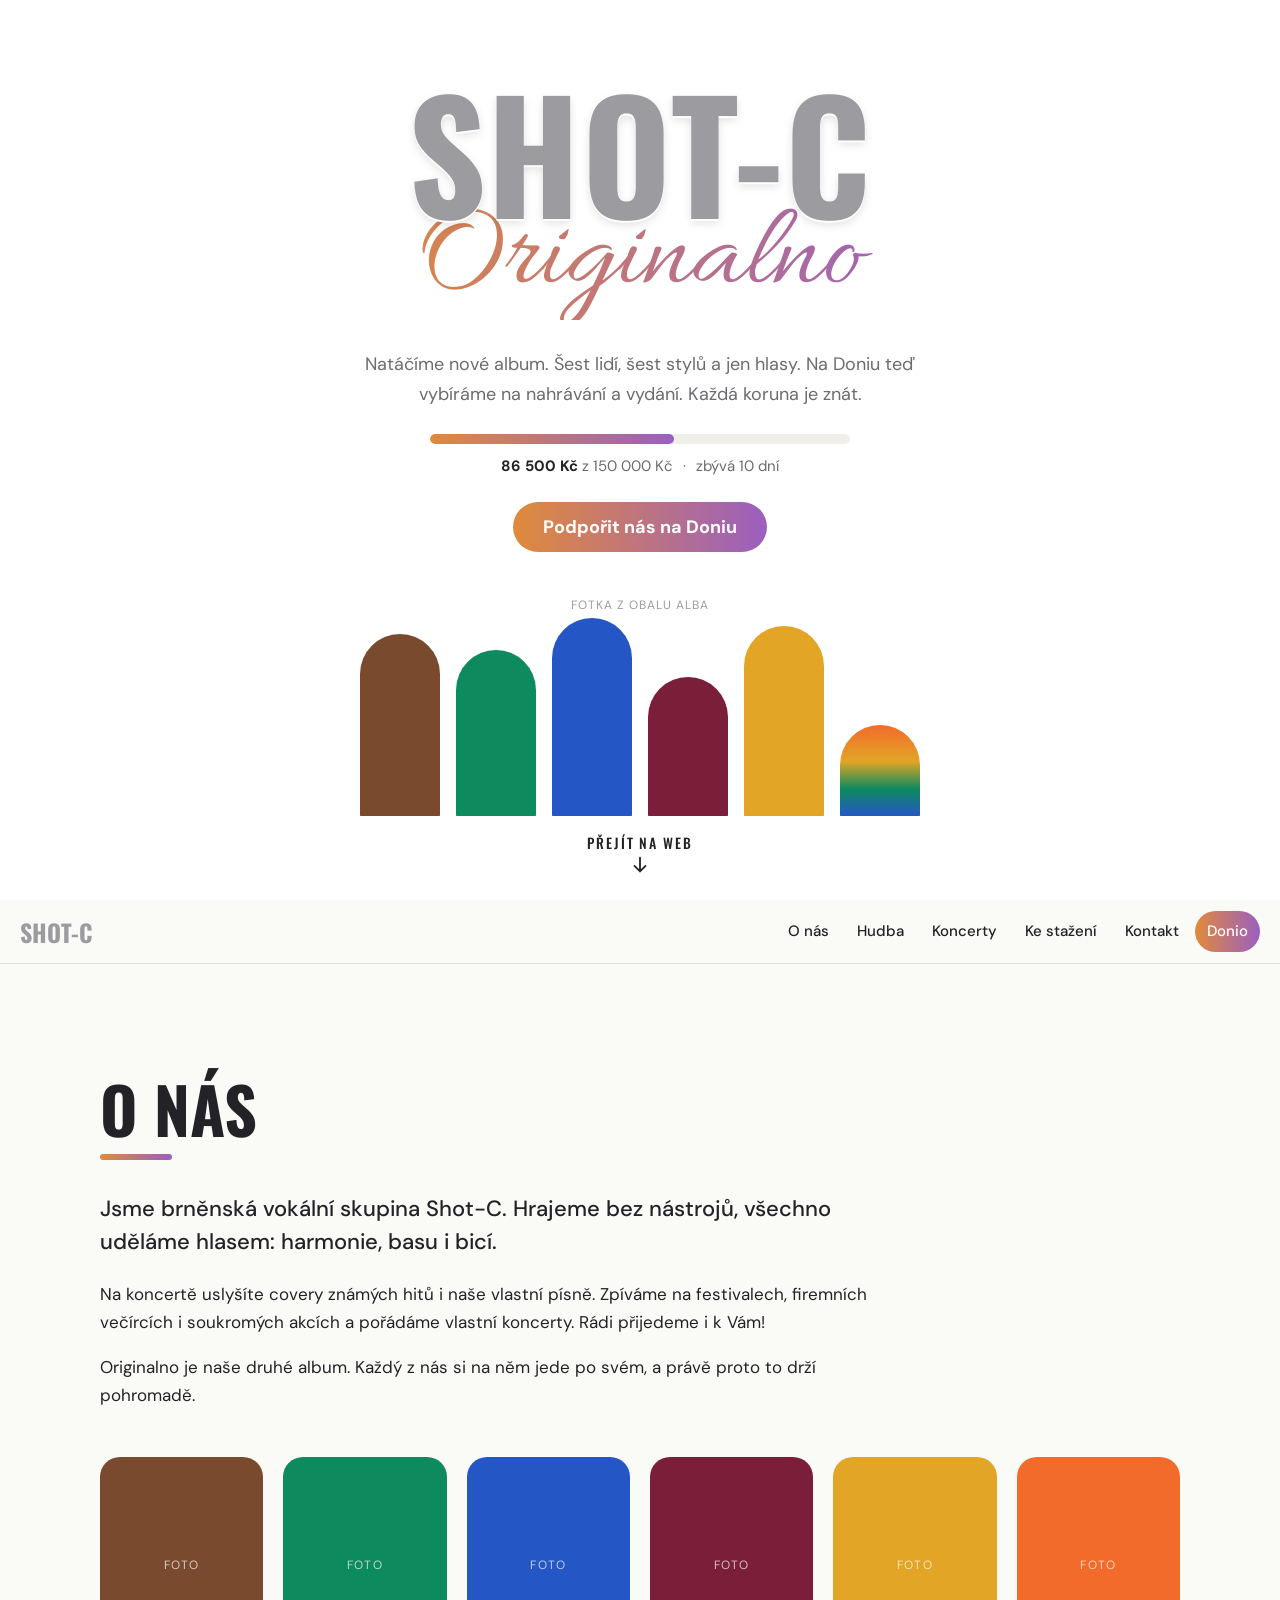
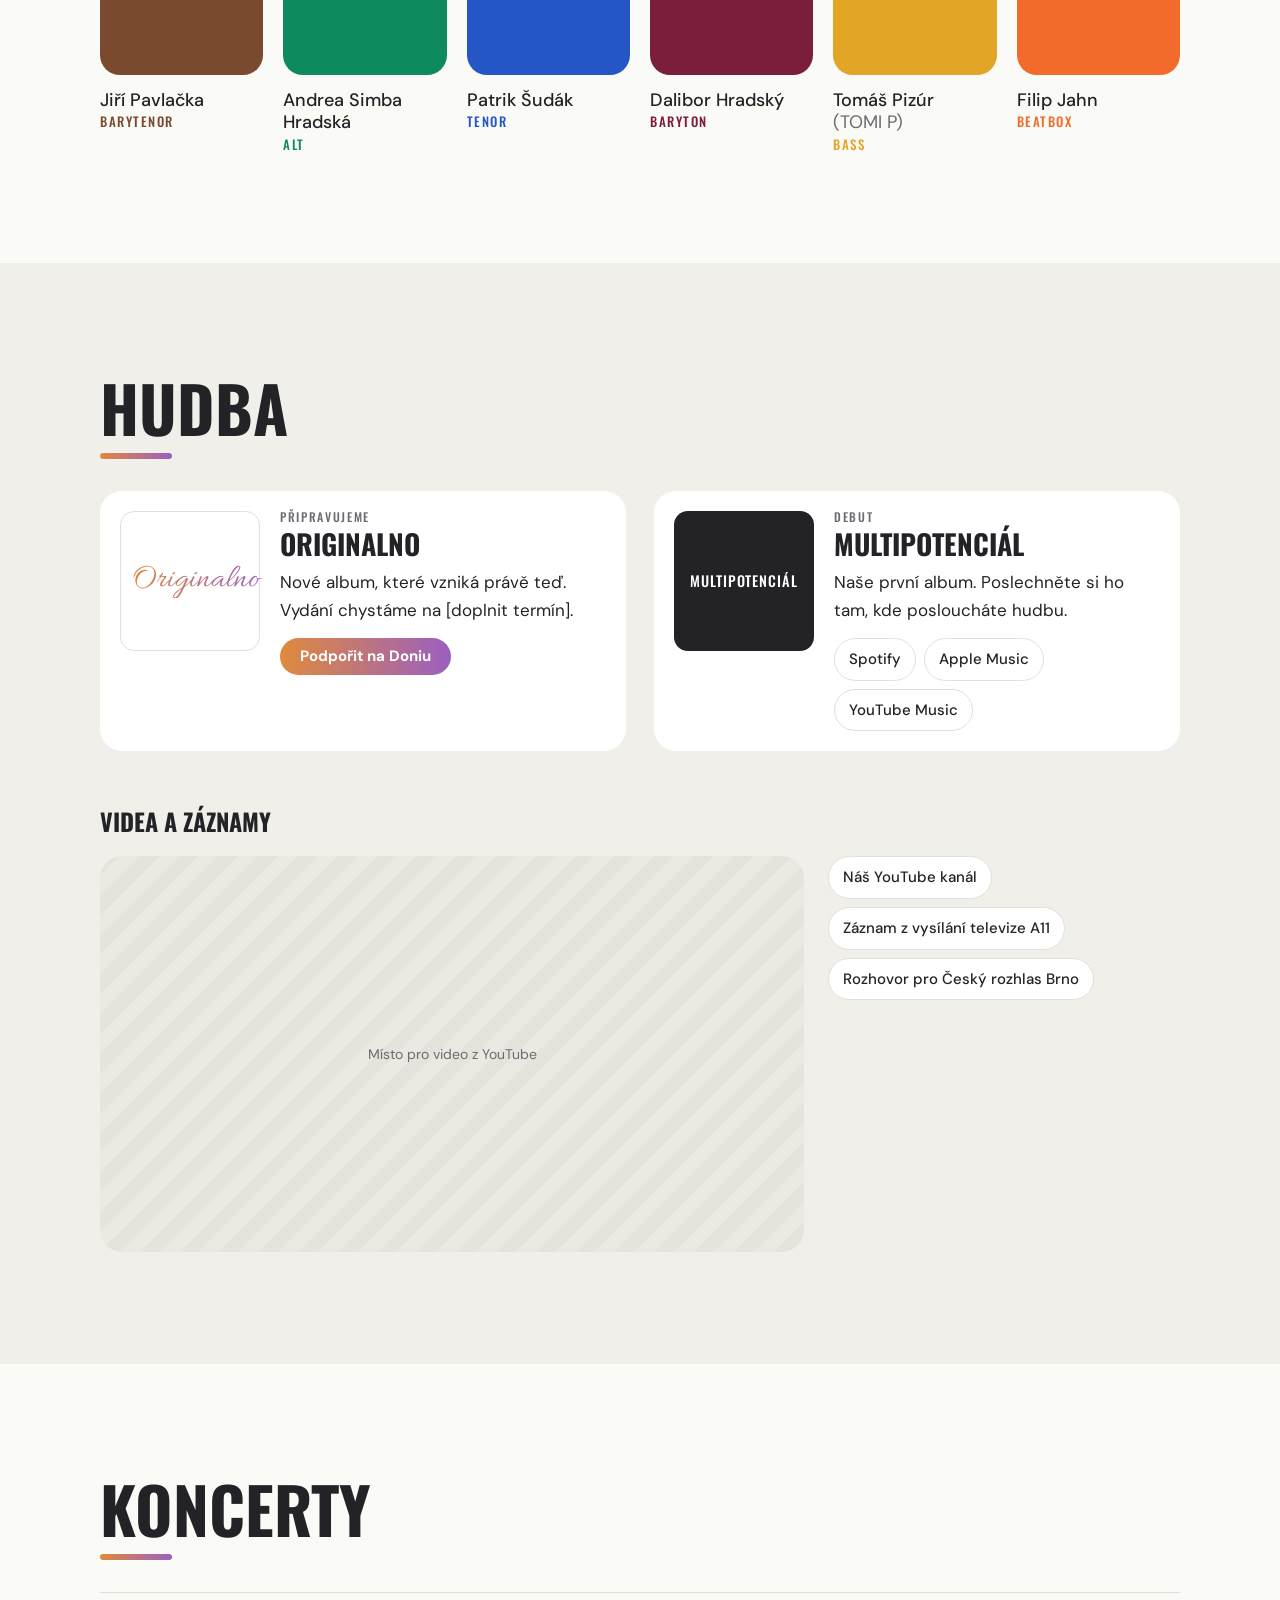
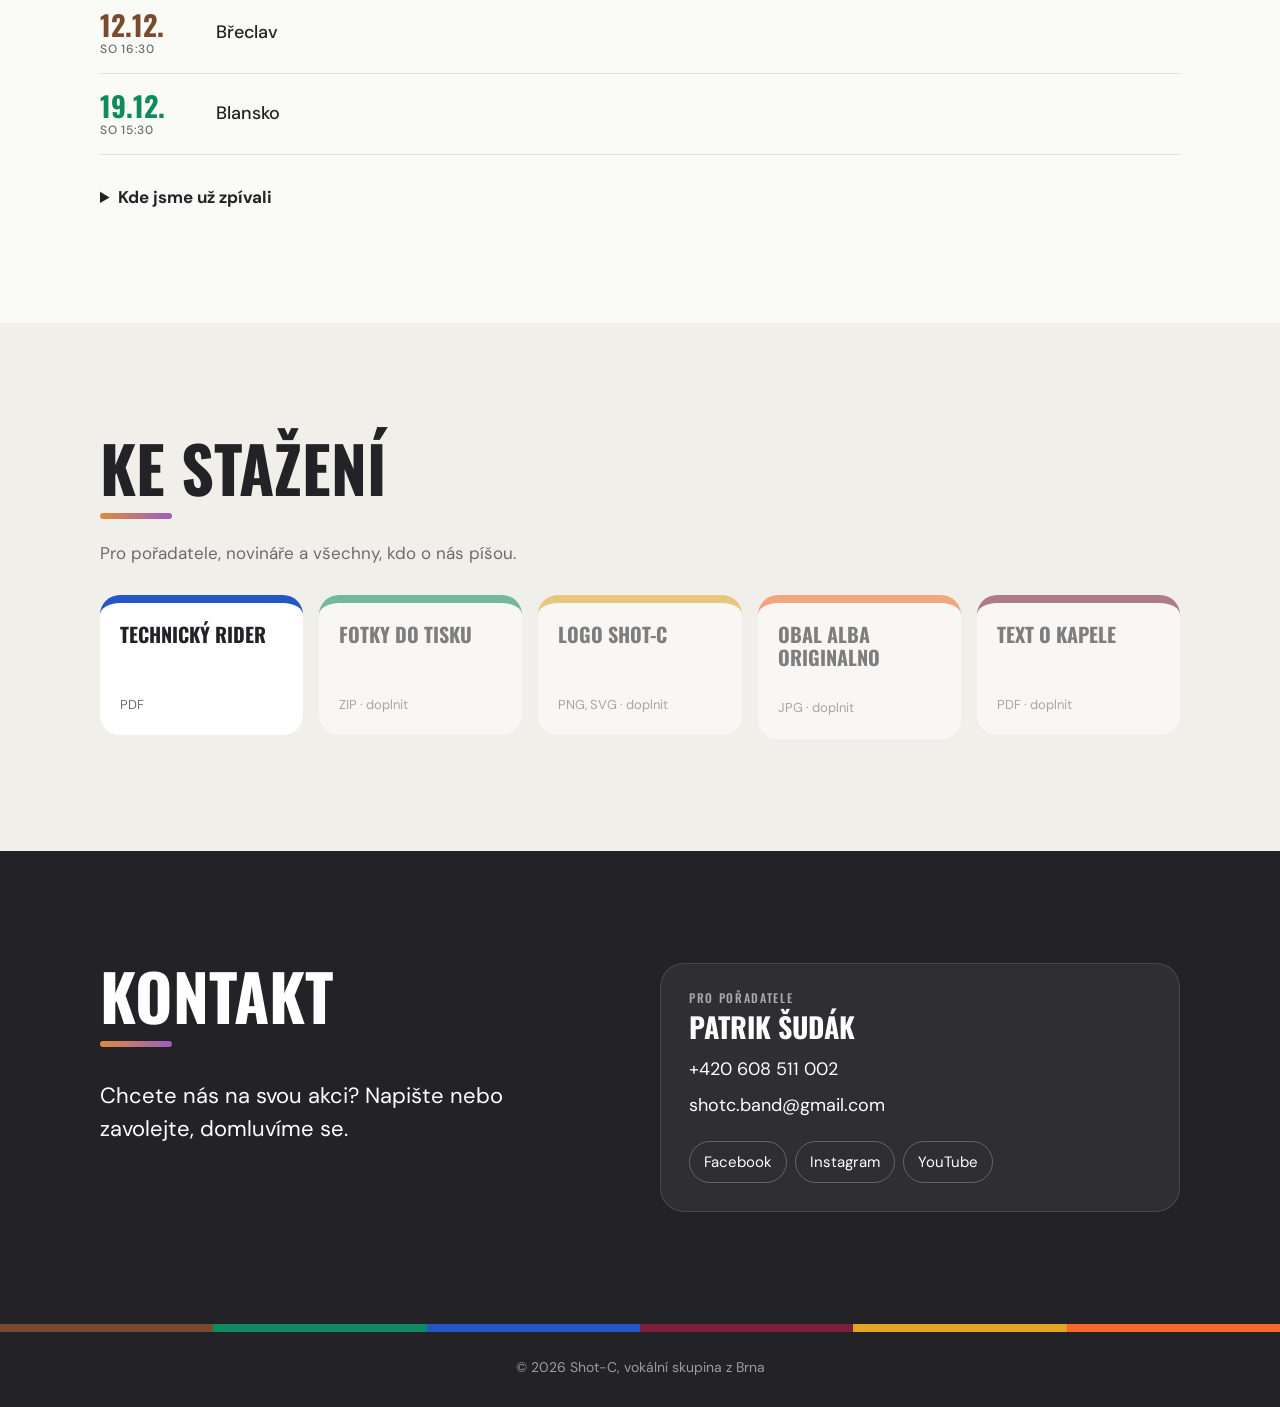
==== index.html @ 2ae87a72 "Nástřel nového one-page webu k albu Originalno Full-screen hero s kampaní na Doniu, tlačítko Přejít " ====
<!doctype html>
<html lang="cs">
<head>
  <meta charset="utf-8">
  <meta name="viewport" content="width=device-width, initial-scale=1">
  <title>Shot-C | Originalno</title>
  <meta name="description" content="Brněnská vokální skupina Shot-C. Natáčíme nové album Originalno a vybíráme na něj na Doniu.">
  <meta name="theme-color" content="#ffffff">
  <link rel="preconnect" href="https://fonts.googleapis.com">
  <link rel="preconnect" href="https://fonts.gstatic.com" crossorigin>
  <link href="https://fonts.googleapis.com/css2?family=Allura&family=DM+Sans:opsz,wght@9..40,400;9..40,500;9..40,700&family=Oswald:wght@500;700&display=swap" rel="stylesheet">
  <link rel="stylesheet" href="assets/css/style.css">
</head>
<body>
  <a class="skip" href="#web">Přeskočit na obsah</a>

  <!-- ===== HERO: kampaň na Doniu ===== -->
  <header class="hero" id="top">
    <div class="hero__text">
      <p class="hero__band">Shot-C</p>
      <h1 class="hero__album"><span class="visually-hidden">Nové album </span>Originalno</h1>
      <p class="hero__lead">Natáčíme nové album. Šest lidí, šest stylů a&nbsp;jen hlasy. Na&nbsp;Doniu teď vybíráme na&nbsp;nahrávání a&nbsp;vydání. Každá koruna je znát.</p>

      <div class="campaign" data-campaign>
        <div class="campaign__bar" role="progressbar" aria-label="Vybráno na Doniu" aria-valuemin="0" aria-valuemax="100" aria-valuenow="0">
          <span class="campaign__fill"></span>
        </div>
        <p class="campaign__numbers">
          <strong data-raised>0&nbsp;Kč</strong> z&nbsp;<span data-goal>0&nbsp;Kč</span>
          <span class="campaign__sep">·</span>
          <span data-days>zbývá ? dní</span>
        </p>
      </div>

      <a class="btn btn--donio" href="#" data-donio-link>Podpořit nás na Doniu</a>
    </div>

    <!-- Placeholder pro fotku na obalu: 6 členů, 6 barev -->
    <div class="hero__crew" aria-hidden="true">
      <span class="crew crew--1"></span>
      <span class="crew crew--2"></span>
      <span class="crew crew--3"></span>
      <span class="crew crew--4"></span>
      <span class="crew crew--5"></span>
      <span class="crew crew--6"></span>
      <span class="hero__ph">fotka z obalu alba</span>
    </div>

    <a class="hero__next" href="#web">
      Přejít na web
      <svg viewBox="0 0 24 24" width="22" height="22" aria-hidden="true"><path d="M12 4v15m0 0-6-6m6 6 6-6" fill="none" stroke="currentColor" stroke-width="2" stroke-linecap="round" stroke-linejoin="round"/></svg>
    </a>
  </header>

  <!-- ===== KLASICKÝ WEB ===== -->
  <nav class="nav" id="web" aria-label="Hlavní menu">
    <a class="nav__logo" href="#top">Shot-C</a>
    <button class="nav__toggle" type="button" aria-expanded="false" aria-controls="menu">Menu</button>
    <ul class="nav__menu" id="menu">
      <li><a href="#o-nas">O&nbsp;nás</a></li>
      <li><a href="#hudba">Hudba</a></li>
      <li><a href="#koncerty">Koncerty</a></li>
      <li><a href="#ke-stazeni">Ke stažení</a></li>
      <li><a href="#kontakt">Kontakt</a></li>
      <li><a class="nav__donio" href="#" data-donio-link>Donio</a></li>
    </ul>
  </nav>

  <main>
    <!-- O nás -->
    <section class="section" id="o-nas">
      <div class="wrap">
        <h2 class="section__title">O&nbsp;nás</h2>
        <div class="about">
          <p class="about__lead">Jsme brněnská vokální skupina Shot-C. Hrajeme bez nástrojů, všechno uděláme hlasem: harmonie, basu i&nbsp;bicí.</p>
          <p>Na koncertě uslyšíte covery známých hitů i&nbsp;naše vlastní písně. Zpíváme na festivalech, firemních večírcích i&nbsp;soukromých akcích a&nbsp;pořádáme vlastní koncerty. Rádi přijedeme i&nbsp;k&nbsp;Vám!</p>
          <p>Originalno je naše druhé album. Každý z&nbsp;nás si na něm jede po svém, a&nbsp;právě proto to drží pohromadě.</p>
        </div>

        <ul class="members">
          <li class="member member--1"><div class="member__photo">foto</div><h3>Jiří Pavlačka</h3><p>barytenor</p></li>
          <li class="member member--2"><div class="member__photo">foto</div><h3>Andrea Simba Hradská</h3><p>alt</p></li>
          <li class="member member--3"><div class="member__photo">foto</div><h3>Patrik Šudák</h3><p>tenor</p></li>
          <li class="member member--4"><div class="member__photo">foto</div><h3>Dalibor Hradský</h3><p>baryton</p></li>
          <li class="member member--5"><div class="member__photo">foto</div><h3>Tomáš Pizúr <span>(TOMI&nbsp;P)</span></h3><p>bass</p></li>
          <li class="member member--6"><div class="member__photo">foto</div><h3>Filip Jahn</h3><p>beatbox</p></li>
        </ul>
      </div>
    </section>

    <!-- Hudba -->
    <section class="section section--tint" id="hudba">
      <div class="wrap">
        <h2 class="section__title">Hudba</h2>
        <div class="albums">
          <article class="album album--new">
            <div class="album__cover album__cover--originalno"><span>Originalno</span></div>
            <div>
              <p class="album__tag">Připravujeme</p>
              <h3>Originalno</h3>
              <p>Nové album, které vzniká právě teď. Vydání chystáme na&nbsp;[doplnit termín].</p>
              <a class="btn btn--small" href="#" data-donio-link>Podpořit na Doniu</a>
            </div>
          </article>
          <article class="album">
            <div class="album__cover album__cover--debut"><span>Multipotenciál</span></div>
            <div>
              <p class="album__tag">Debut</p>
              <h3>Multipotenciál</h3>
              <p>Naše první album. Poslechněte si ho tam, kde posloucháte hudbu.</p>
              <ul class="links">
                <li><a href="https://open.spotify.com/album/1ZzoX03czOYonL08fPU2iG" target="_blank" rel="noopener">Spotify</a></li>
                <li><a href="https://music.apple.com/cz/album/multipotenci%C3%A1l/1556291117" target="_blank" rel="noopener">Apple Music</a></li>
                <li><a href="https://music.youtube.com/playlist?list=OLAK5uy_mW4rZAc2PUHHcQGYXWyt-B1xyLEvFyDtU" target="_blank" rel="noopener">YouTube Music</a></li>
              </ul>
            </div>
          </article>
        </div>

        <h3 class="sub">Videa a&nbsp;záznamy</h3>
        <div class="videos">
          <div class="video-ph">Místo pro video z&nbsp;YouTube</div>
          <ul class="links links--stack">
            <li><a href="https://youtube.com/c/ShotCVocalBand" target="_blank" rel="noopener">Náš YouTube kanál</a></li>
            <li><a href="https://tv.a11.cz/video/21622-miroslav-dvorak-pavel-bursik-kapela-shot-c/" target="_blank" rel="noopener">Záznam z&nbsp;vysílání televize A11</a></li>
            <li><a href="https://brno.rozhlas.cz/jejich-hudba-je-tvorena-lidskymi-hlasy-brnenska-skupina-shot-c-o-vokalni-9437942" target="_blank" rel="noopener">Rozhovor pro Český rozhlas Brno</a></li>
          </ul>
        </div>
      </div>
    </section>

    <!-- Koncerty -->
    <section class="section" id="koncerty">
      <div class="wrap">
        <h2 class="section__title">Koncerty</h2>
        <ol class="gigs" data-gigs aria-live="polite">
          <li class="gigs__empty">Načítám koncerty…</li>
        </ol>
        <details class="past">
          <summary>Kde jsme už zpívali</summary>
          <ol class="gigs gigs--past" data-gigs-past></ol>
        </details>
        <noscript><p>Seznam koncertů potřebuje JavaScript. Aktuální info najdete na našem <a href="https://www.facebook.com/czshotc/">Facebooku</a>.</p></noscript>
      </div>
    </section>

    <!-- Ke stažení -->
    <section class="section section--tint" id="ke-stazeni">
      <div class="wrap">
        <h2 class="section__title">Ke stažení</h2>
        <p class="section__intro">Pro pořadatele, novináře a&nbsp;všechny, kdo o&nbsp;nás píšou.</p>
        <ul class="downloads">
          <li><a class="dl dl--1" href="assets/files/Shot-C-techrider-2023.pdf" target="_blank" rel="noopener"><strong>Technický rider</strong><span>PDF</span></a></li>
          <li><a class="dl dl--2 dl--todo" href="#" aria-disabled="true"><strong>Fotky do tisku</strong><span>ZIP · doplnit</span></a></li>
          <li><a class="dl dl--3 dl--todo" href="#" aria-disabled="true"><strong>Logo Shot-C</strong><span>PNG, SVG · doplnit</span></a></li>
          <li><a class="dl dl--4 dl--todo" href="#" aria-disabled="true"><strong>Obal alba Originalno</strong><span>JPG · doplnit</span></a></li>
          <li><a class="dl dl--5 dl--todo" href="#" aria-disabled="true"><strong>Text o&nbsp;kapele</strong><span>PDF · doplnit</span></a></li>
        </ul>
      </div>
    </section>

    <!-- Kontakt -->
    <section class="section section--contact" id="kontakt">
      <div class="wrap contact">
        <div>
          <h2 class="section__title">Kontakt</h2>
          <p class="contact__lead">Chcete nás na svou akci? Napište nebo zavolejte, domluvíme se.</p>
        </div>
        <div class="contact__card">
          <p class="contact__role">Pro pořadatele</p>
          <p class="contact__name">Patrik Šudák</p>
          <p><a href="tel:+420608511002">+420 608 511 002</a></p>
          <p><a href="mailto:shotc.band@gmail.com">shotc.band@gmail.com</a></p>
          <ul class="social">
            <li><a href="https://www.facebook.com/czshotc/" target="_blank" rel="noopener">Facebook</a></li>
            <li><a href="https://www.instagram.com/shotc.band" target="_blank" rel="noopener">Instagram</a></li>
            <li><a href="https://youtube.com/c/ShotCVocalBand" target="_blank" rel="noopener">YouTube</a></li>
          </ul>
        </div>
      </div>
    </section>
  </main>

  <footer class="footer">
    <div class="stripe" aria-hidden="true"><span></span><span></span><span></span><span></span><span></span><span></span></div>
    <p>© <span data-year>2026</span> Shot-C, vokální skupina z&nbsp;Brna</p>
  </footer>

  <script src="assets/js/main.js"></script>
</body>
</html>
---- assets/css/style.css ----
/* Shot-C | Originalno: nástřel nového webu.
   Barvy členů jsou odvozené z prvního návrhu obalu, finální přiřazení doplníme. */
:root {
  --c1: #7A4A2E; /* hnědá, kožená bunda */
  --c2: #0E8A5F; /* smaragd, flitrové šaty */
  --c3: #2457C5; /* modrá, oblek */
  --c4: #7B1E3A; /* vínová, vesta */
  --c5: #E2A526; /* hořčice, mikina */
  --c6: #F26B2A; /* oranžová, pestrá kulicha */
  --grad-a: #E08A3C;
  --grad-b: #9B5FC0;
  --grad: linear-gradient(90deg, var(--grad-a), var(--grad-b));

  --bg: #FAFAF7;
  --bg-tint: #F1EFEA;
  --ink: #232327;
  --muted: #6B6B72;
  --logo: #9C9CA0;
  --line: #E2E0DA;

  --font-head: "Oswald", "Arial Narrow", sans-serif;
  --font-body: "DM Sans", system-ui, sans-serif;
  --font-script: "Allura", cursive;

  --wrap: 1120px;
  --nav-h: 64px;
}

*, *::before, *::after { box-sizing: border-box; }
html { scroll-behavior: smooth; scroll-padding-top: var(--nav-h); }
@media (prefers-reduced-motion: reduce) {
  html { scroll-behavior: auto; }
  *, *::before, *::after { animation: none !important; transition: none !important; }
}
body {
  margin: 0;
  background: var(--bg);
  color: var(--ink);
  font: 400 1.0625rem/1.65 var(--font-body);
  -webkit-font-smoothing: antialiased;
}
img { max-width: 100%; display: block; }
a { color: inherit; }
h1, h2, h3 { margin: 0; line-height: 1.1; }
ul, ol { list-style: none; margin: 0; padding: 0; }

.visually-hidden { position: absolute; width: 1px; height: 1px; overflow: hidden; clip: rect(0 0 0 0); white-space: nowrap; }
.skip { position: absolute; left: -999px; top: 8px; background: var(--ink); color: #fff; padding: 8px 14px; z-index: 100; }
.skip:focus { left: 8px; }
:focus-visible { outline: 3px solid var(--c3); outline-offset: 3px; }

.wrap { max-width: var(--wrap); margin: 0 auto; padding: 0 20px; }

/* ---------- tlačítka ---------- */
.btn {
  display: inline-block;
  padding: 16px 30px;
  border-radius: 999px;
  background: var(--ink);
  color: #fff;
  font: 700 1rem/1 var(--font-body);
  text-decoration: none;
  transition: transform .2s, box-shadow .2s;
}
.btn:hover { transform: translateY(-2px); box-shadow: 0 10px 24px rgba(0,0,0,.15); }
.btn--donio { background: var(--grad); font-size: 1.125rem; }
.btn--small { padding: 11px 20px; font-size: .9375rem; background: var(--grad); }

/* ---------- HERO ---------- */
.hero {
  position: relative;
  min-height: 100vh;
  min-height: 100svh;
  display: grid;
  grid-template-rows: 1fr auto auto;
  align-items: center;
  justify-items: center;
  padding: 48px 20px 24px;
  background: #fff;
  overflow: hidden;
  text-align: center;
}
.hero__text { max-width: 640px; animation: rise .9s ease-out both; }
.hero__band {
  margin: 0;
  font: 700 clamp(4rem, 15vw, 9.5rem)/.85 var(--font-head);
  letter-spacing: .01em;
  text-transform: uppercase;
  color: var(--logo);
  text-shadow: 0 2px 0 #fff, 0 4px 10px rgba(0,0,0,.12);
}
.hero__album {
  margin: -.12em 0 .25em;
  font: 400 clamp(3.5rem, 12vw, 7.5rem)/1 var(--font-script);
  background: var(--grad);
  -webkit-background-clip: text;
  background-clip: text;
  color: transparent;
  padding: 0 .15em; /* aby se nepřeřízly tahy písma */
}
.hero__lead { margin: 0 auto 24px; max-width: 34em; font-size: 1.125rem; color: var(--muted); }

.campaign { max-width: 420px; margin: 0 auto 24px; }
.campaign__bar { height: 10px; border-radius: 999px; background: var(--bg-tint); overflow: hidden; }
.campaign__fill { display: block; height: 100%; width: 0; background: var(--grad); border-radius: inherit; transition: width 1.4s cubic-bezier(.2,.8,.2,1); }
.campaign__numbers { margin: 10px 0 0; font-size: .9375rem; color: var(--muted); }
.campaign__numbers strong { color: var(--ink); }
.campaign__sep { margin: 0 6px; }

.hero__crew {
  position: relative;
  display: flex;
  align-items: flex-end;
  justify-content: center;
  gap: clamp(6px, 1.4vw, 16px);
  width: min(100%, 560px);
  height: clamp(110px, 22vh, 220px);
  margin-top: 28px;
}
.crew { flex: 1; border-radius: 999px 999px 18px 18px; animation: grow .9s cubic-bezier(.2,.8,.2,1) both; }
.crew--1 { background: var(--c1); height: 92%; animation-delay: .10s; }
.crew--2 { background: var(--c2); height: 84%; animation-delay: .18s; }
.crew--3 { background: var(--c3); height: 100%; animation-delay: .26s; }
.crew--4 { background: var(--c4); height: 70%; animation-delay: .34s; }
.crew--5 { background: var(--c5); height: 96%; animation-delay: .42s; }
.crew--6 { background: linear-gradient(180deg, var(--c6), var(--c5) 40%, var(--c2) 70%, var(--c3)); height: 46%; animation-delay: .50s; }
.hero__ph {
  position: absolute; left: 50%; top: -22px; transform: translateX(-50%);
  font-size: .75rem; letter-spacing: .08em; text-transform: uppercase; color: var(--logo);
}

.hero__next {
  display: inline-flex; flex-direction: column; align-items: center; gap: 4px;
  margin-top: 20px;
  font: 500 .875rem/1 var(--font-head);
  letter-spacing: .14em;
  text-transform: uppercase;
  text-decoration: none;
  color: var(--ink);
}
.hero__next svg { animation: nudge 1.8s ease-in-out infinite; }

@keyframes rise { from { opacity: 0; transform: translateY(16px); } to { opacity: 1; transform: none; } }
@keyframes grow { from { transform: scaleY(0); transform-origin: bottom; } to { transform: scaleY(1); transform-origin: bottom; } }
@keyframes nudge { 0%, 100% { transform: translateY(0); } 50% { transform: translateY(6px); } }

/* ---------- NAVIGACE ---------- */
.nav {
  position: sticky; top: 0; z-index: 50;
  display: flex; align-items: center; justify-content: space-between;
  height: var(--nav-h);
  padding: 0 20px;
  background: rgba(250,250,247,.92);
  backdrop-filter: blur(10px);
  border-bottom: 1px solid var(--line);
}
.nav__logo { font: 700 1.5rem/1 var(--font-head); text-transform: uppercase; text-decoration: none; color: var(--logo); }
.nav__menu { display: flex; gap: 4px; }
.nav__menu a {
  display: block; padding: 8px 12px; border-radius: 999px;
  font-weight: 500; font-size: .9375rem; text-decoration: none;
}
.nav__menu a:hover { background: var(--bg-tint); }
.nav__menu .nav__donio { background: var(--grad); color: #fff; }
.nav__toggle { display: none; }

@media (max-width: 760px) {
  .nav__toggle {
    display: block; padding: 8px 14px; border: 1px solid var(--line); border-radius: 999px;
    background: #fff; font: 500 .9375rem var(--font-body); color: var(--ink);
  }
  .nav__menu {
    display: none;
    position: absolute; top: var(--nav-h); left: 0; right: 0;
    flex-direction: column; padding: 12px 20px 20px;
    background: var(--bg); border-bottom: 1px solid var(--line);
  }
  .nav.is-open .nav__menu { display: flex; }
  .nav__menu a { padding: 12px; }
}

/* ---------- SEKCE ---------- */
.section { padding: clamp(64px, 10vw, 112px) 0; }
.section--tint { background: var(--bg-tint); }
.section__title {
  font: 700 clamp(2.5rem, 6vw, 4rem)/1 var(--font-head);
  text-transform: uppercase;
  margin-bottom: 32px;
}
.section__title::after {
  content: ""; display: block; width: 72px; height: 6px; margin-top: 14px;
  border-radius: 3px; background: var(--grad);
}
.section__intro { margin: -12px 0 28px; color: var(--muted); }
.sub { font: 700 1.5rem/1.2 var(--font-head); text-transform: uppercase; margin: 56px 0 20px; }

/* O nás */
.about { max-width: 46em; }
.about p { margin: 0 0 1em; }
.about__lead { font-size: 1.375rem; line-height: 1.5; font-weight: 500; }

.members {
  display: grid;
  grid-template-columns: repeat(auto-fill, minmax(160px, 1fr));
  gap: 20px;
  margin-top: 48px;
}
.member { --c: var(--c1); }
.member--2 { --c: var(--c2); }
.member--3 { --c: var(--c3); }
.member--4 { --c: var(--c4); }
.member--5 { --c: var(--c5); }
.member--6 { --c: var(--c6); }
.member--5 p { color: #A97A0E; } /* hořčice je na světlém pozadí málo čitelná */
.member__photo {
  aspect-ratio: 3 / 4;
  display: grid; place-items: center;
  border-radius: 20px;
  background: var(--c);
  color: rgba(255,255,255,.7);
  font-size: .75rem; letter-spacing: .1em; text-transform: uppercase;
  transition: transform .25s, border-radius .25s;
}
.member:hover .member__photo { transform: translateY(-4px) rotate(-1.5deg); border-radius: 28px; }
.member h3 { margin-top: 14px; font: 500 1.125rem/1.25 var(--font-body); }
.member h3 span { color: var(--muted); font-weight: 400; }
.member p { margin: 4px 0 0; font: 500 .8125rem/1 var(--font-head); letter-spacing: .12em; text-transform: uppercase; color: var(--c); }

/* Hudba */
.albums { display: grid; grid-template-columns: repeat(auto-fit, minmax(300px, 1fr)); gap: 28px; }
.album { display: grid; grid-template-columns: 140px 1fr; gap: 20px; align-items: start; padding: 20px; background: #fff; border-radius: 22px; }
.album h3 { font: 700 1.75rem/1.1 var(--font-head); text-transform: uppercase; margin-bottom: 8px; }
.album p { margin: 0 0 14px; }
.album__tag { margin: 0 0 6px !important; font: 500 .75rem/1 var(--font-head); letter-spacing: .14em; text-transform: uppercase; color: var(--muted); }
.album__cover { aspect-ratio: 1; border-radius: 14px; display: grid; place-items: center; padding: 8px; text-align: center; }
.album__cover--originalno { background: #fff; border: 1px solid var(--line); }
.album__cover--originalno span { font: 400 2.1rem/1 var(--font-script); background: var(--grad); -webkit-background-clip: text; background-clip: text; color: transparent; padding: 0 .1em; }
.album__cover--debut { background: var(--ink); color: #fff; font: 500 .9rem/1.1 var(--font-head); text-transform: uppercase; letter-spacing: .06em; }
@media (max-width: 420px) { .album { grid-template-columns: 1fr; } .album__cover { max-width: 180px; } }

.links { display: flex; flex-wrap: wrap; gap: 8px; }
.links a {
  display: inline-block; padding: 8px 14px; border: 1px solid var(--line); border-radius: 999px;
  font-size: .9375rem; font-weight: 500; text-decoration: none; background: #fff;
}
.links a:hover { border-color: var(--ink); }
.links--stack { flex-direction: column; align-items: flex-start; }

.videos { display: grid; grid-template-columns: 2fr 1fr; gap: 24px; align-items: start; }
.video-ph {
  aspect-ratio: 16 / 9; display: grid; place-items: center; border-radius: 22px;
  background: repeating-linear-gradient(135deg, #e6e3dc 0 14px, #ece9e3 14px 28px);
  color: var(--muted); font-size: .875rem;
}
@media (max-width: 760px) { .videos { grid-template-columns: 1fr; } }

/* Koncerty */
.gigs { border-top: 1px solid var(--line); }
.gig {
  display: grid; grid-template-columns: 96px 1fr auto; gap: 20px; align-items: center;
  padding: 18px 0; border-bottom: 1px solid var(--line);
}
.gig__date { font: 700 1.75rem/1 var(--font-head); color: var(--gc, var(--c3)); }
.gig__date small { display: block; margin-top: 4px; font: 500 .75rem/1 var(--font-body); letter-spacing: .06em; text-transform: uppercase; color: var(--muted); }
.gig__title { font-weight: 500; font-size: 1.125rem; }
.gig__meta { color: var(--muted); font-size: .9375rem; }
.gig__link { font-size: .9375rem; font-weight: 700; text-decoration: none; white-space: nowrap; }
.gig__link:hover { text-decoration: underline; }
.gigs__empty { padding: 18px 0; color: var(--muted); }
.past { margin-top: 28px; }
.past summary { cursor: pointer; font-weight: 700; }
.gigs--past { margin-top: 12px; }
.gigs--past .gig { padding: 10px 0; grid-template-columns: 96px 1fr; }
.gigs--past .gig__date { font-size: 1.125rem; color: var(--muted); }
@media (max-width: 560px) {
  .gig { grid-template-columns: 72px 1fr; }
  .gig__link { grid-column: 2; }
}

/* Ke stažení */
.downloads { display: grid; grid-template-columns: repeat(auto-fill, minmax(200px, 1fr)); gap: 16px; }
.dl {
  display: flex; flex-direction: column; justify-content: space-between; gap: 28px;
  min-height: 140px; padding: 20px; border-radius: 20px;
  background: #fff; text-decoration: none;
  border-top: 8px solid var(--dc);
  transition: transform .2s, box-shadow .2s;
}
.dl:hover { transform: translateY(-3px); box-shadow: 0 12px 28px rgba(0,0,0,.08); }
.dl strong { font: 700 1.25rem/1.15 var(--font-head); text-transform: uppercase; }
.dl span { font-size: .8125rem; color: var(--muted); }
.dl--1 { --dc: var(--c3); } .dl--2 { --dc: var(--c2); } .dl--3 { --dc: var(--c5); }
.dl--4 { --dc: var(--c6); } .dl--5 { --dc: var(--c4); }
.dl--todo { opacity: .55; pointer-events: none; }

/* Kontakt */
.section--contact { background: var(--ink); color: #fff; }
.section--contact .section__title { color: #fff; }
.contact { display: grid; grid-template-columns: 1fr 1fr; gap: 40px; align-items: start; }
.contact__lead { font-size: 1.375rem; line-height: 1.5; max-width: 22em; }
.contact__card { padding: 28px; border-radius: 24px; background: rgba(255,255,255,.06); border: 1px solid rgba(255,255,255,.12); }
.contact__card p { margin: 0 0 6px; }
.contact__card a { text-decoration: none; font-size: 1.125rem; }
.contact__card a:hover { text-decoration: underline; }
.contact__role { font: 500 .75rem/1 var(--font-head) !important; letter-spacing: .14em; text-transform: uppercase; color: rgba(255,255,255,.6); }
.contact__name { font: 700 1.75rem/1.2 var(--font-head); text-transform: uppercase; margin-bottom: 12px !important; }
.social { display: flex; flex-wrap: wrap; gap: 8px; margin-top: 20px; }
.social a { display: inline-block; padding: 8px 14px; border-radius: 999px; border: 1px solid rgba(255,255,255,.25); font-size: .9375rem !important; }
.social a:hover { background: #fff; color: var(--ink); text-decoration: none !important; }
@media (max-width: 760px) { .contact { grid-template-columns: 1fr; } }

/* Patička */
.footer { background: var(--ink); color: rgba(255,255,255,.55); text-align: center; font-size: .875rem; padding-bottom: 28px; }
.footer p { margin: 24px 0 0; }
.stripe { display: flex; height: 8px; }
.stripe span { flex: 1; }
.stripe span:nth-child(1) { background: var(--c1); } .stripe span:nth-child(2) { background: var(--c2); }
.stripe span:nth-child(3) { background: var(--c3); } .stripe span:nth-child(4) { background: var(--c4); }
.stripe span:nth-child(5) { background: var(--c5); } .stripe span:nth-child(6) { background: var(--c6); }
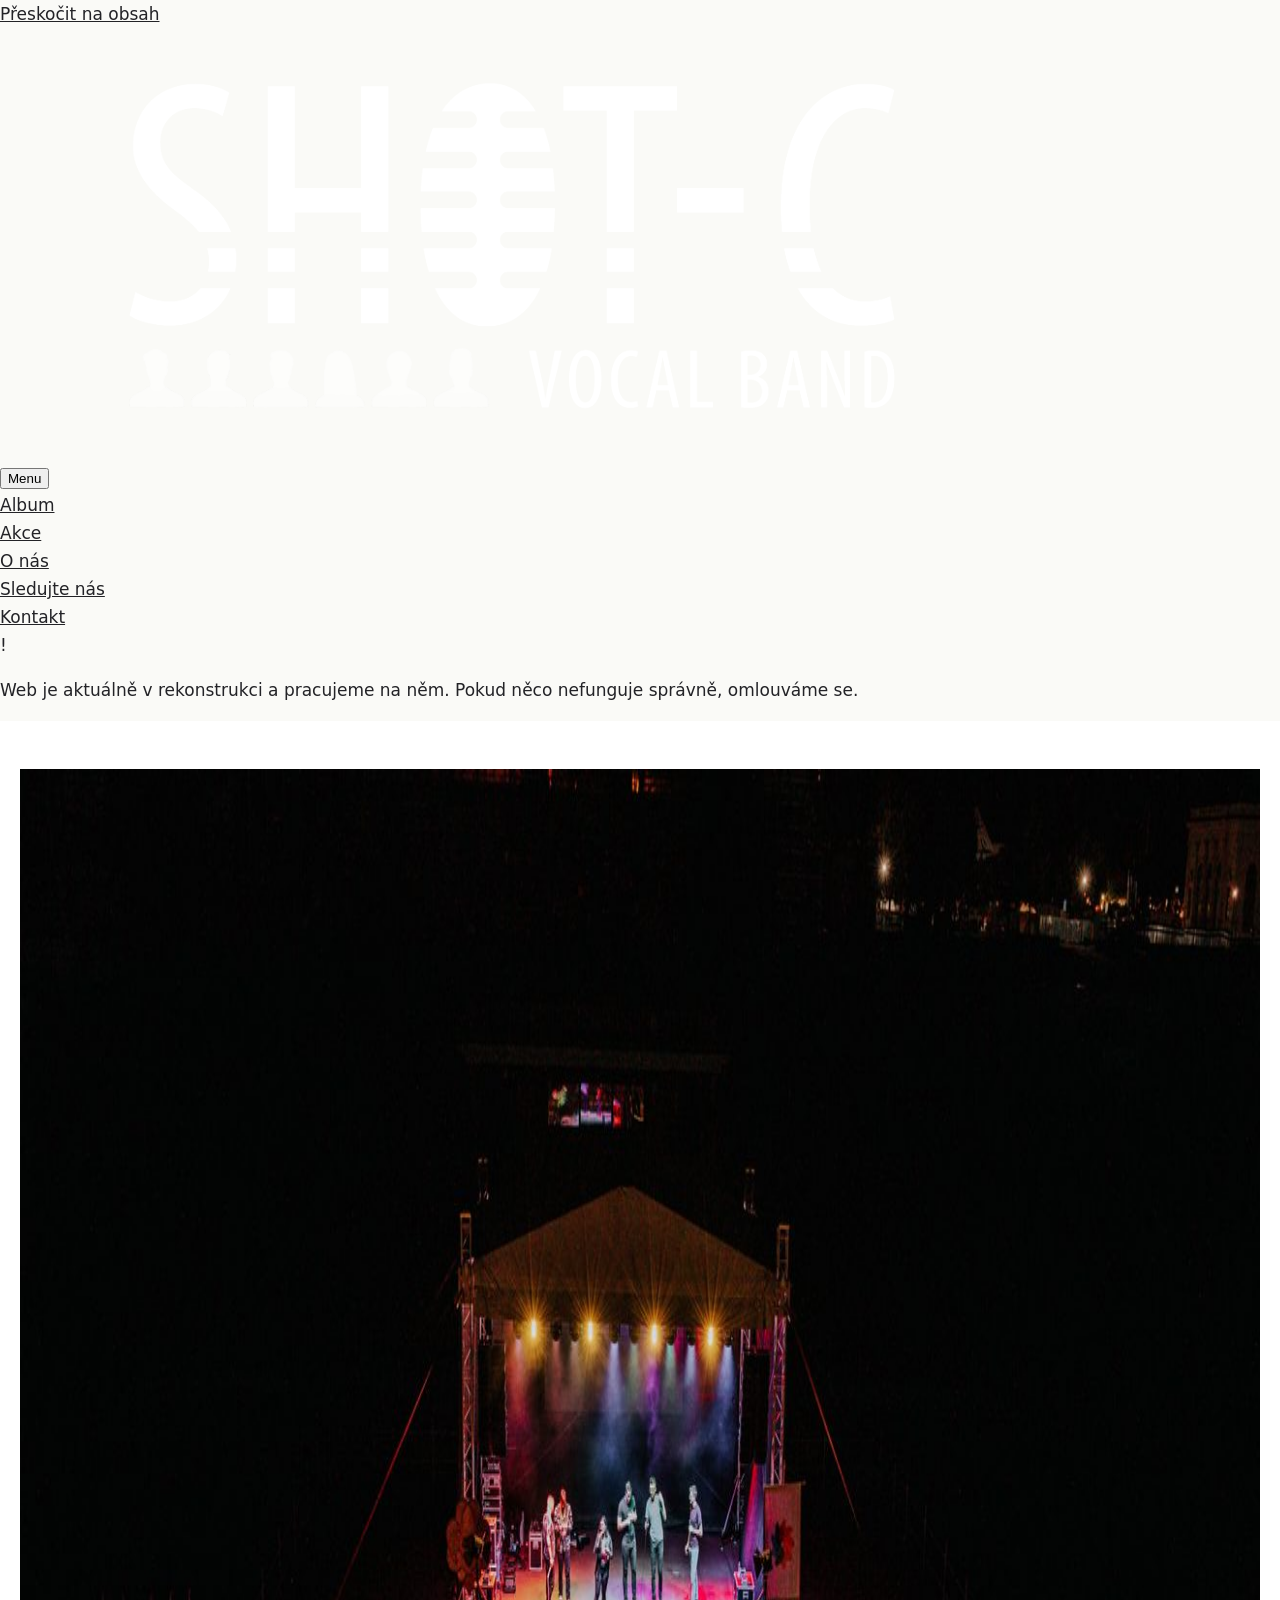
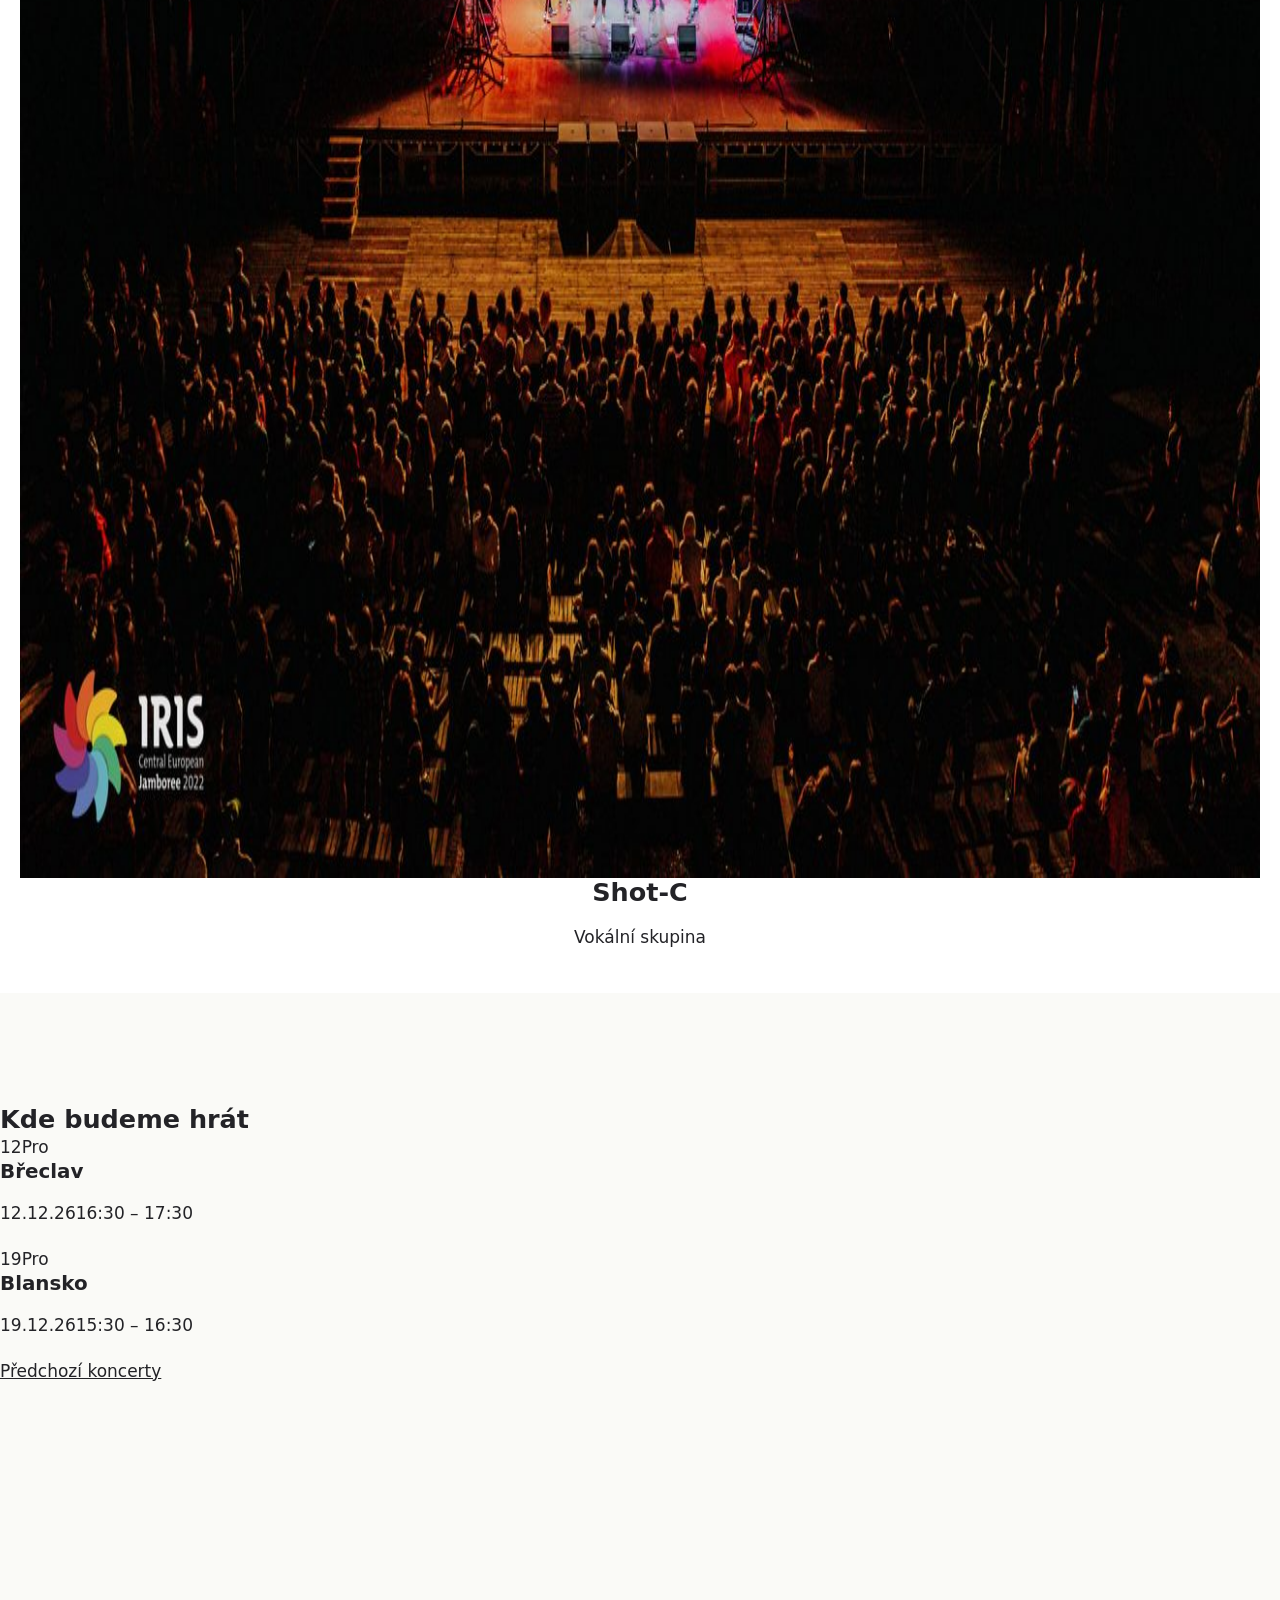
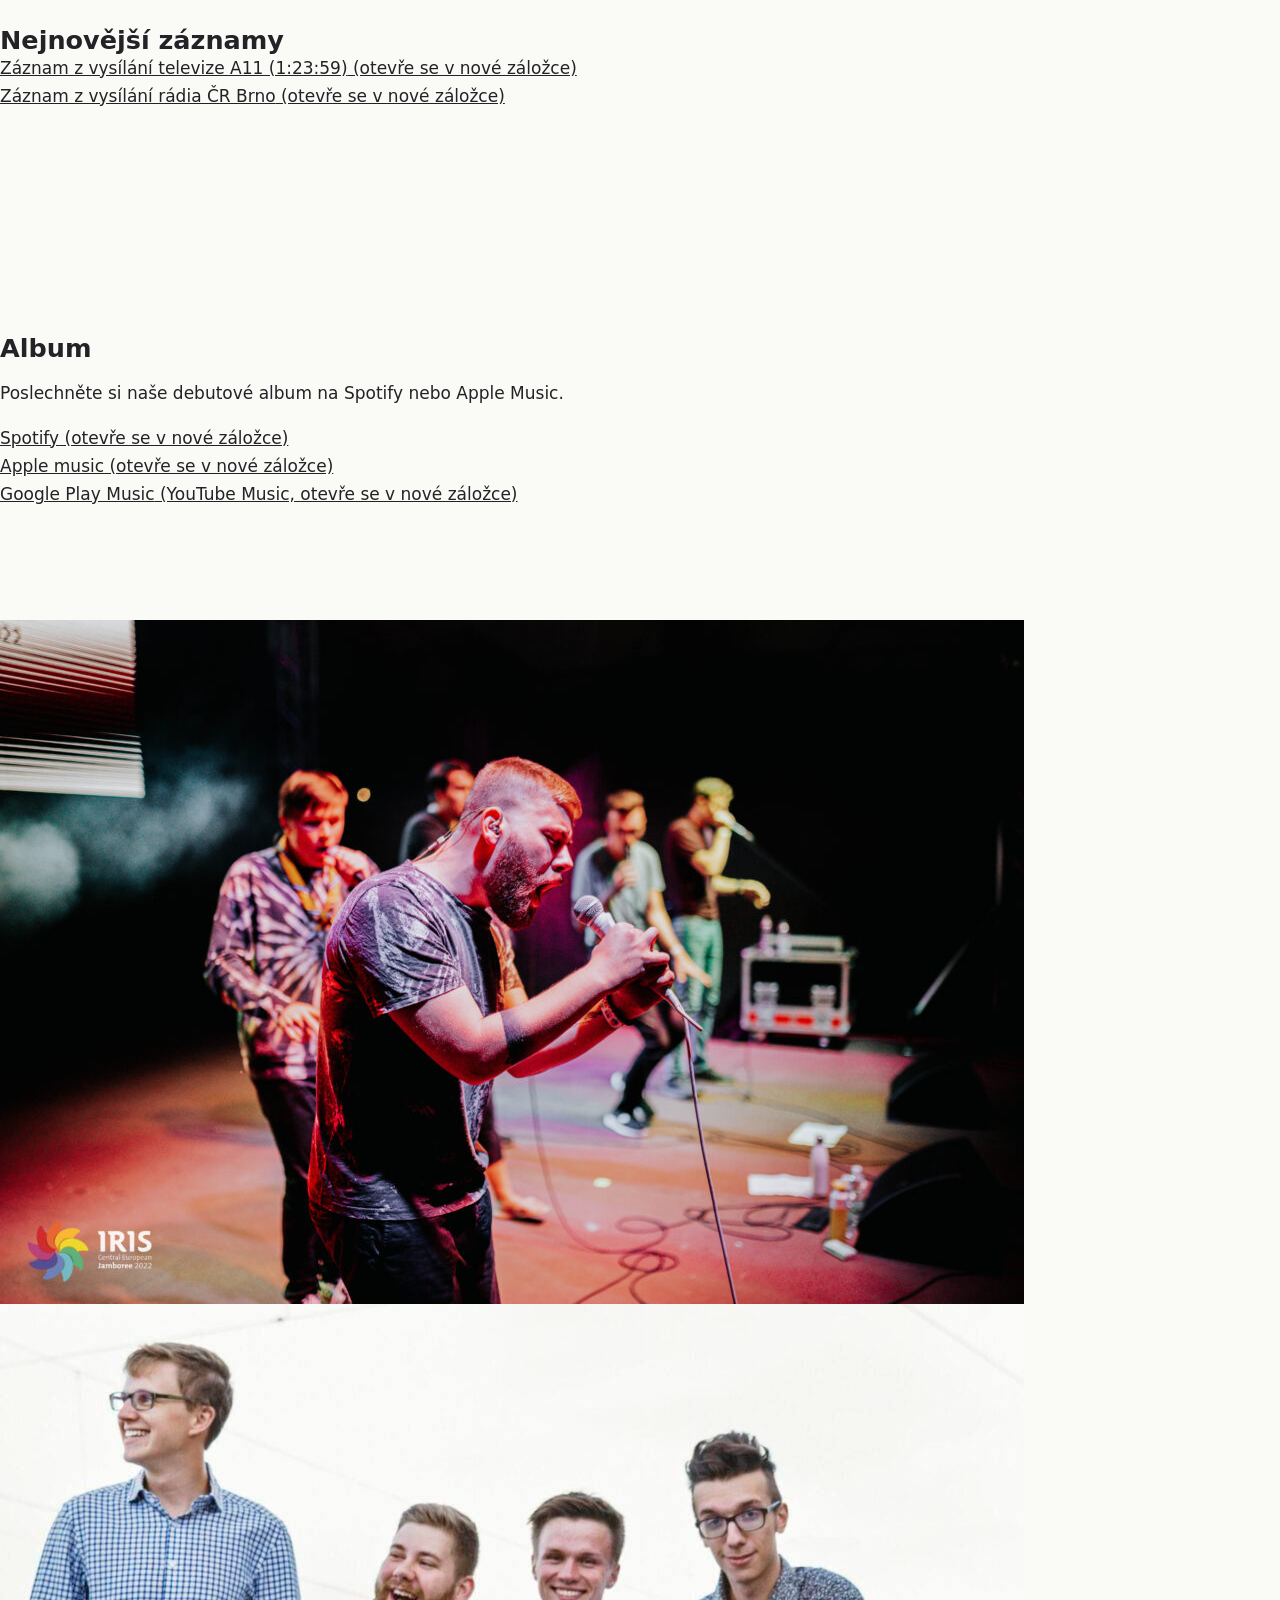
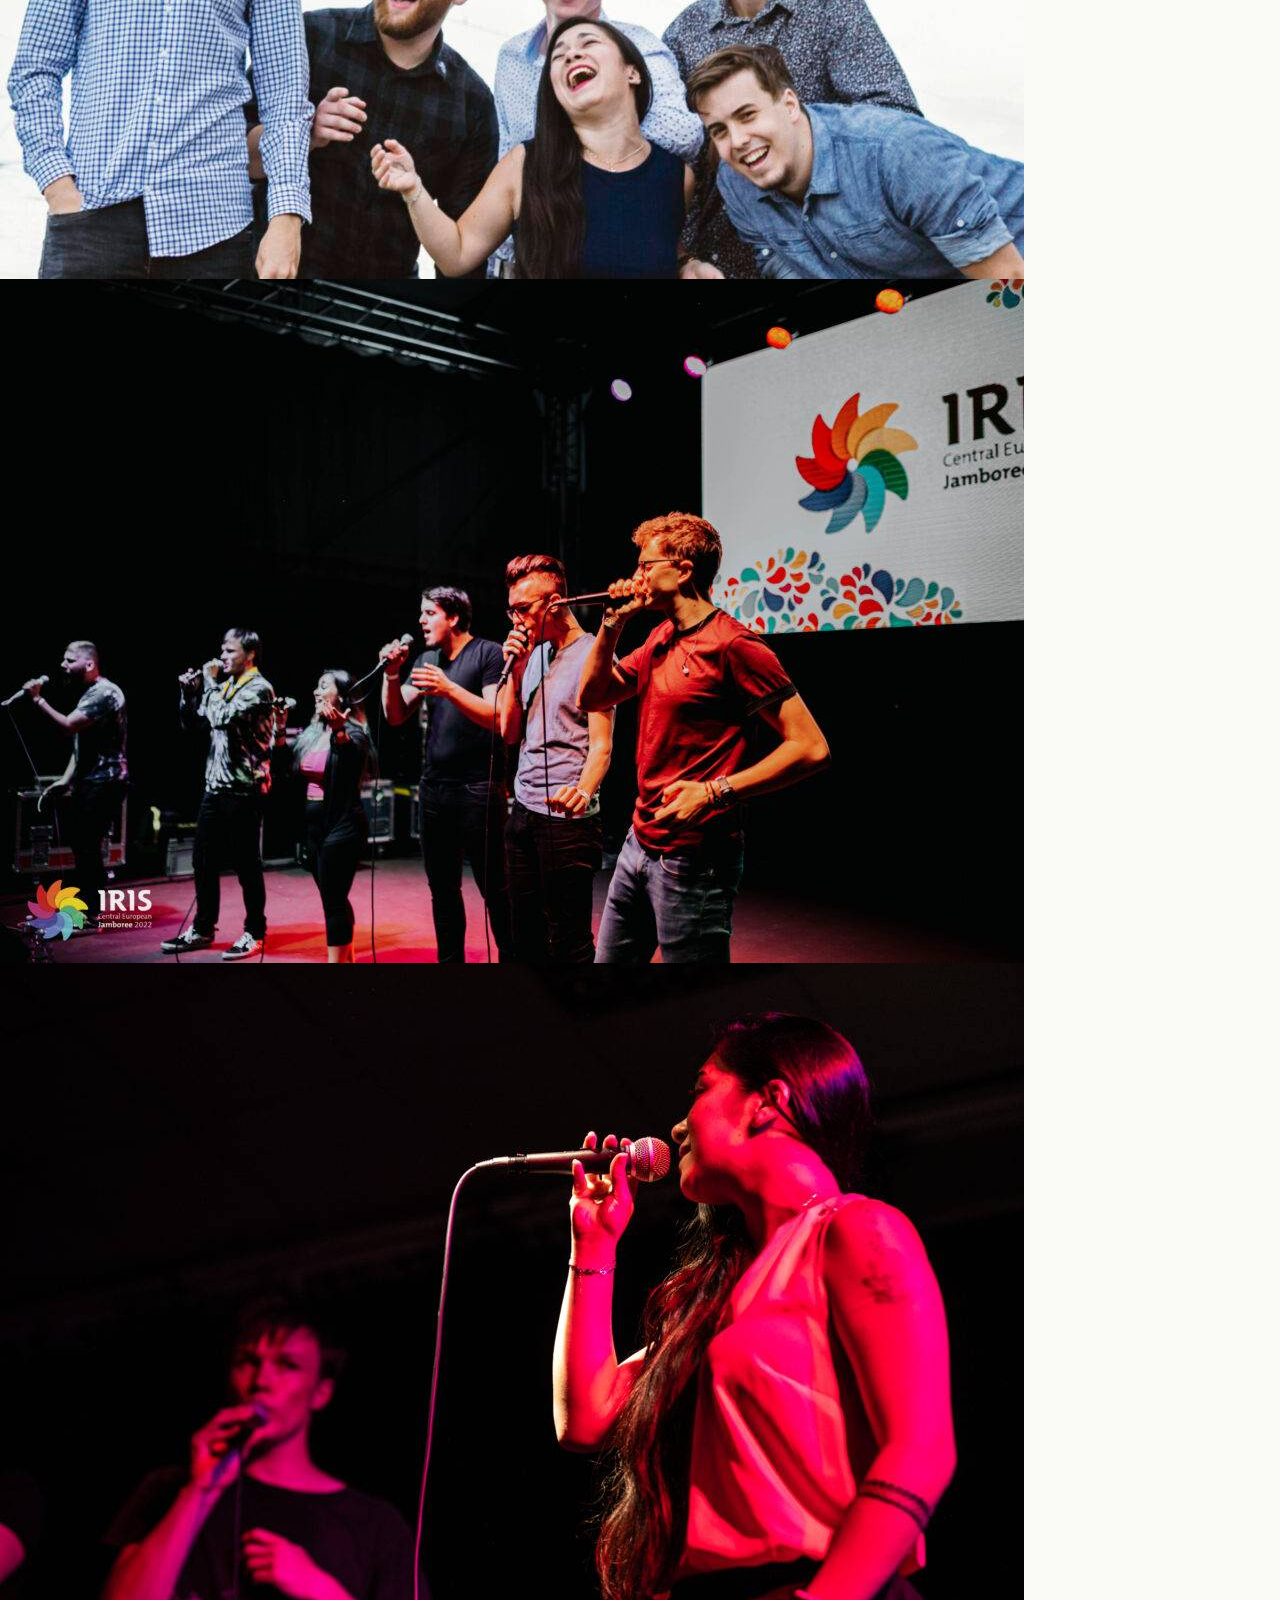
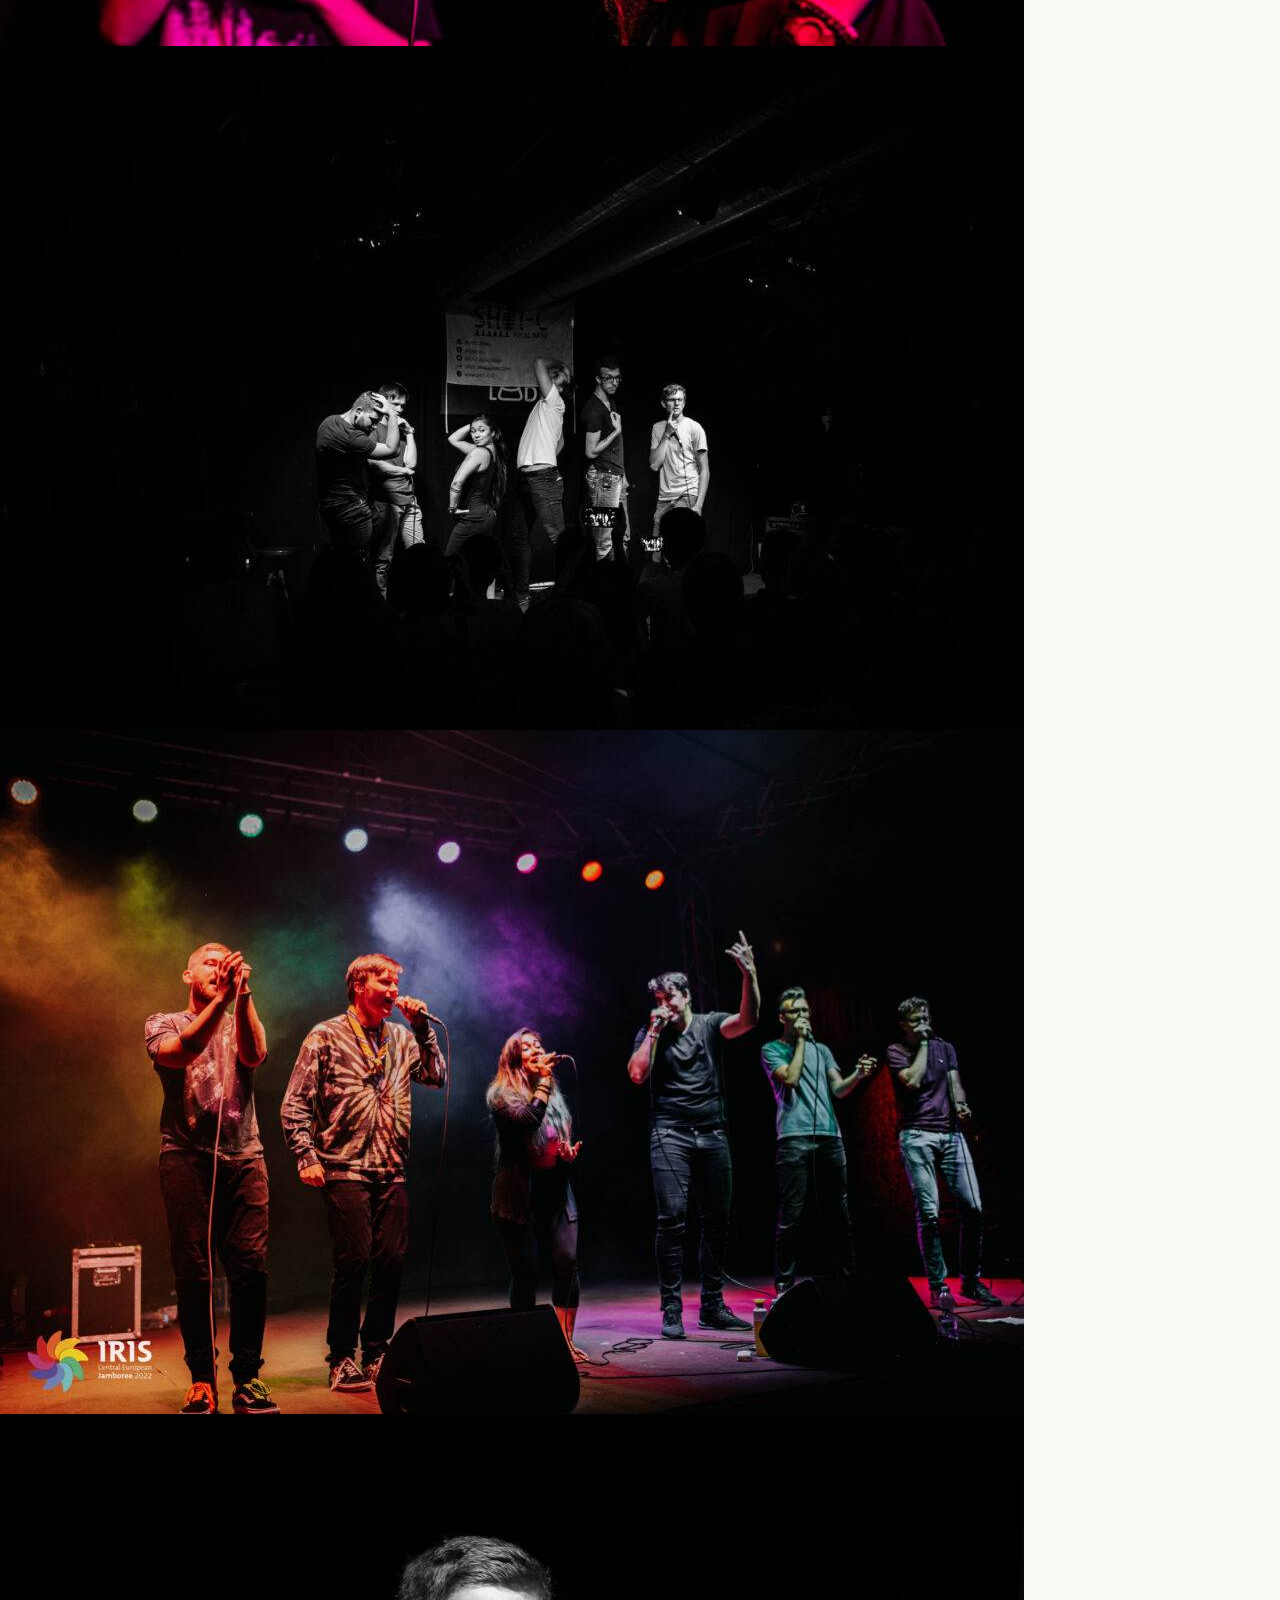
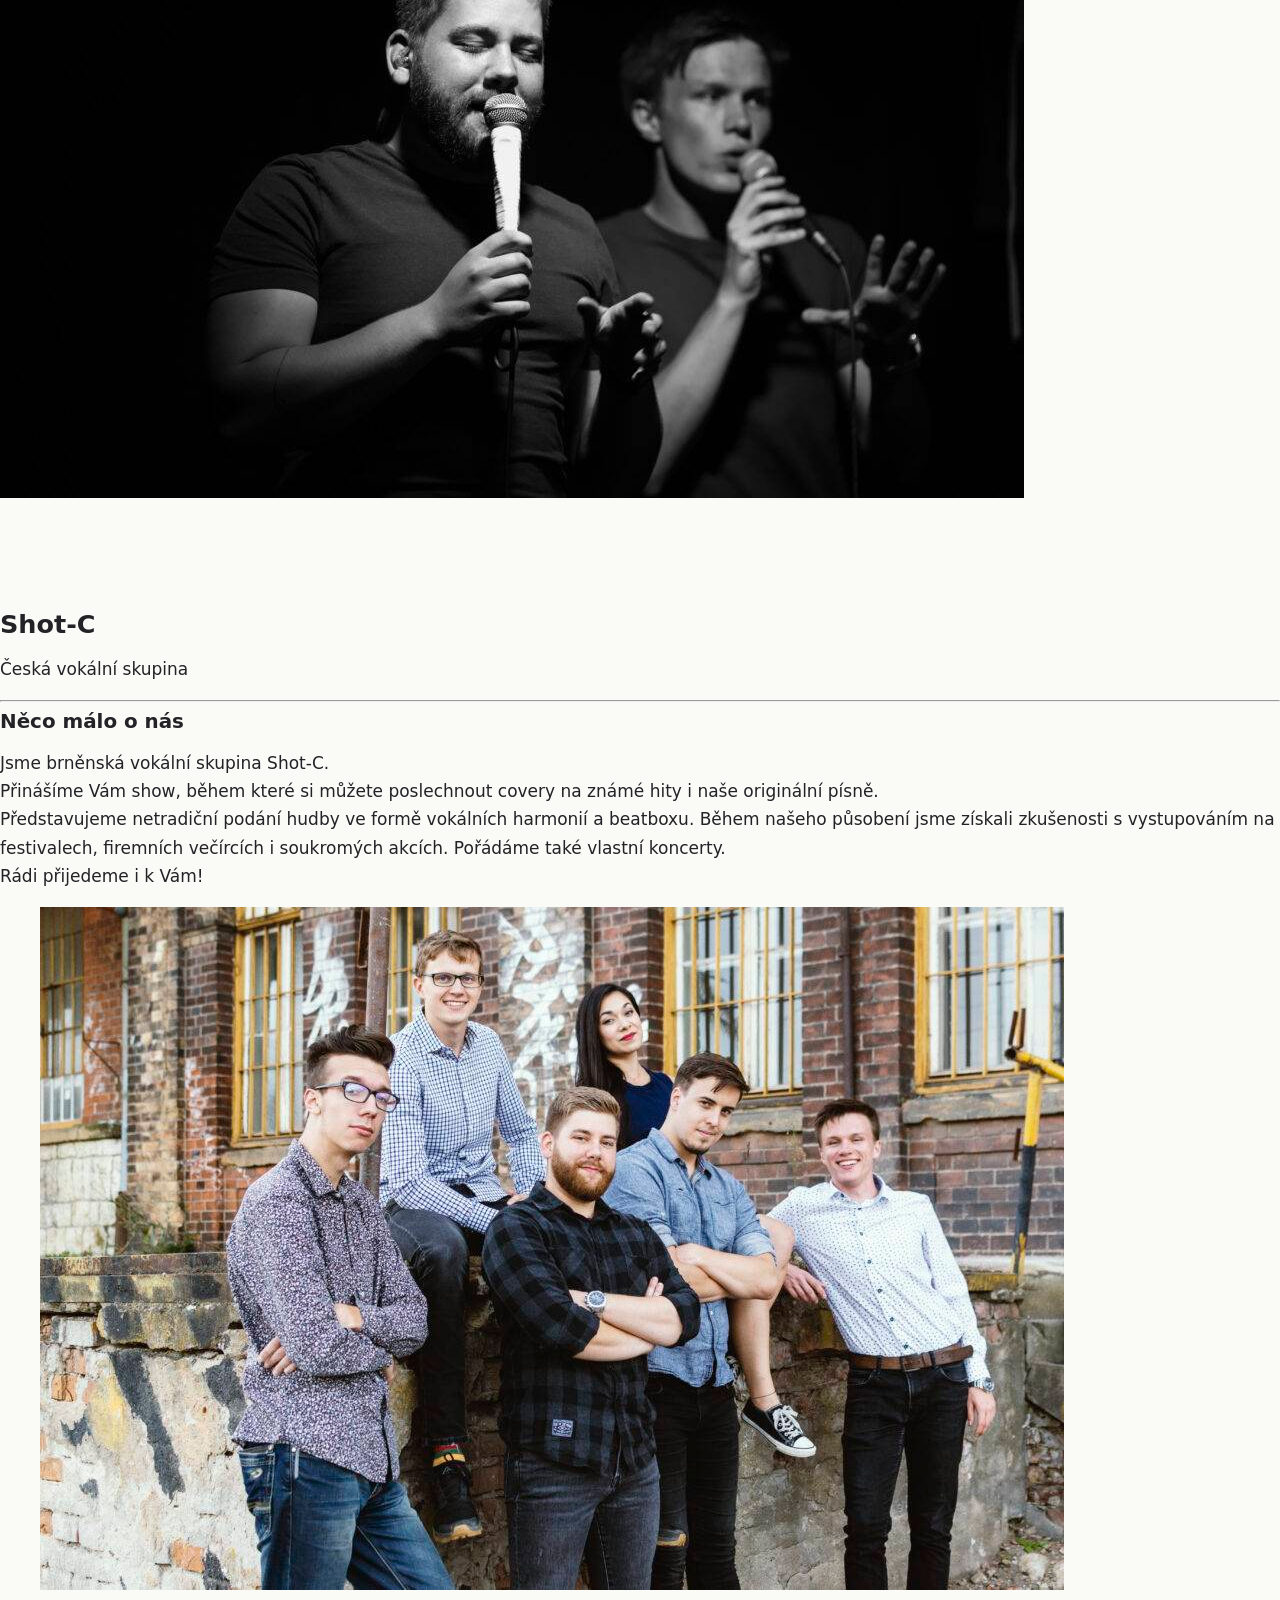
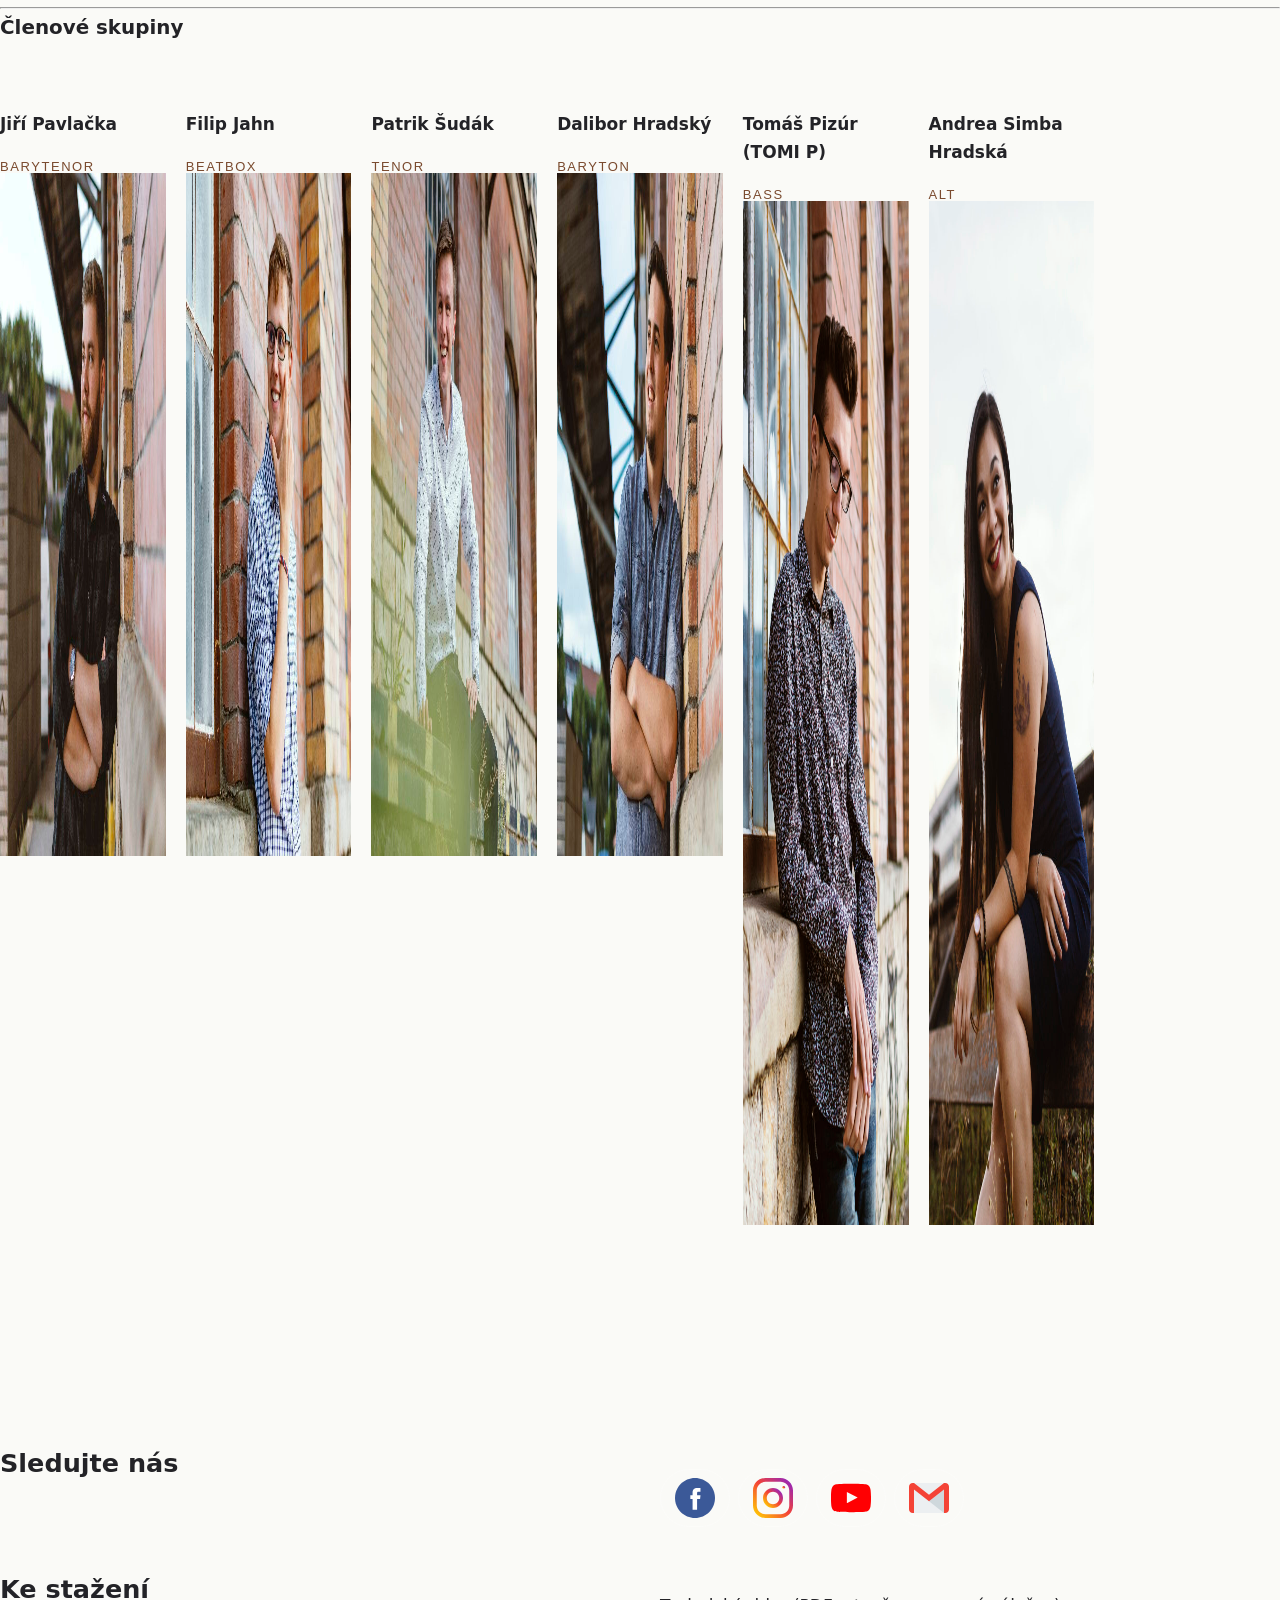
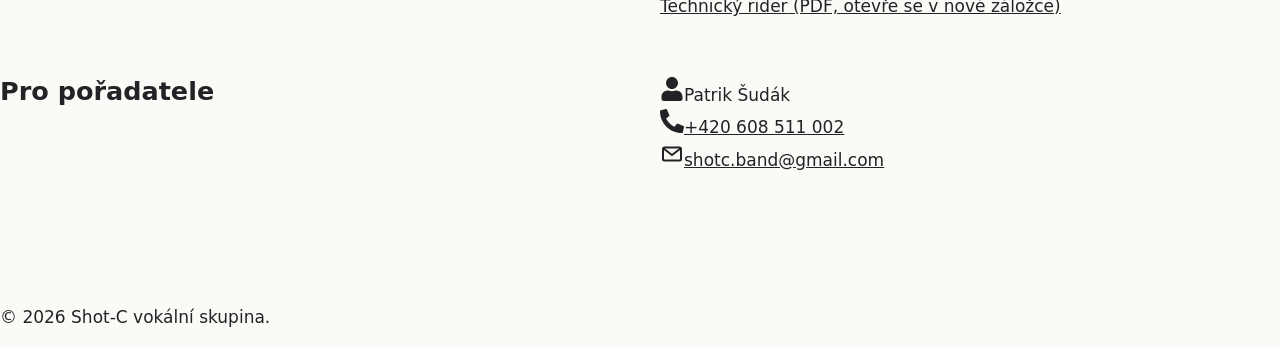
==== commit b0e46d24: "Připravit main pro GitHub Pages: CNAME shot-c.cz, nový web v /novy-web/ - CNAME shot-c.cz, canonical" ====
--- a/index.html
+++ b/index.html
@@ -1,191 +1,204 @@
-<!doctype html>
+<!DOCTYPE html>
 <html lang="cs">
 <head>
   <meta charset="utf-8">
   <meta name="viewport" content="width=device-width, initial-scale=1">
-  <title>Shot-C | Originalno</title>
-  <meta name="description" content="Brněnská vokální skupina Shot-C. Natáčíme nové album Originalno a vybíráme na něj na Doniu.">
-  <meta name="theme-color" content="#ffffff">
-  <link rel="preconnect" href="https://fonts.googleapis.com">
-  <link rel="preconnect" href="https://fonts.gstatic.com" crossorigin>
-  <link href="https://fonts.googleapis.com/css2?family=Allura&family=DM+Sans:opsz,wght@9..40,400;9..40,500;9..40,700&family=Oswald:wght@500;700&display=swap" rel="stylesheet">
+  <title>Vokální skupina SHOT-C</title>
+  <meta name="description" content="Vokální skupina Shot-C z Brna. Pět zpěváků, jeden beatboxer. Koncerty, hudba, novinky. Covery na známé hity i vlastní tvorba. Vokální kapela.">
+  <meta name="robots" content="max-image-preview:large">
+  <meta name="theme-color" content="#000000">
+
+  <!-- Open Graph / Twitter -->
+  <link rel="canonical" href="https://shot-c.cz/">
+  <meta property="og:url" content="https://shot-c.cz/">
+  <meta property="og:type" content="website">
+  <meta property="og:locale" content="cs_CZ">
+  <meta property="og:site_name" content="Shot-C Vocal Band">
+  <meta property="og:title" content="Vokální skupina SHOT-C">
+  <meta property="og:description" content="Vokální skupina Shot-C z Brna. Pět zpěváků, jeden beatboxer. Koncerty, hudba, novinky. Covery na známé hity i vlastní tvorba. Vokální kapela.">
+  <meta property="og:image" content="https://shot-c.cz/assets/img/cropped-cropped-DSC_1271-scaled-4.jpg">
+  <meta name="twitter:card" content="summary_large_image">
+  <meta name="twitter:title" content="Vokální skupina SHOT-C">
+  <meta name="twitter:description" content="Vokální skupina Shot-C z Brna. Pět zpěváků, jeden beatboxer. Koncerty, hudba, novinky. Covery na známé hity i vlastní tvorba. Vokální kapela.">
+  <meta name="twitter:image" content="https://shot-c.cz/assets/img/cropped-cropped-DSC_1271-scaled-4.jpg">
+
+  <link rel="icon" href="assets/img/cropped-SHOT-C-color1-32x32.png" sizes="32x32">
+  <link rel="icon" href="assets/img/cropped-SHOT-C-color1-192x192.png" sizes="192x192">
+  <link rel="apple-touch-icon" href="assets/img/cropped-SHOT-C-color1-180x180.png">
+  <link rel="preload" href="assets/fonts/raleway-1ptug8zys_skggpnyc0itw.woff2" as="font" type="font/woff2" crossorigin>
   <link rel="stylesheet" href="assets/css/style.css">
+  <script>document.documentElement.className += ' js';</script>
 </head>
 <body>
-  <a class="skip" href="#web">Přeskočit na obsah</a>
-
-  <!-- ===== HERO: kampaň na Doniu ===== -->
-  <header class="hero" id="top">
-    <div class="hero__text">
-      <p class="hero__band">Shot-C</p>
-      <h1 class="hero__album"><span class="visually-hidden">Nové album </span>Originalno</h1>
-      <p class="hero__lead">Natáčíme nové album. Šest lidí, šest stylů a&nbsp;jen hlasy. Na&nbsp;Doniu teď vybíráme na&nbsp;nahrávání a&nbsp;vydání. Každá koruna je znát.</p>
-
-      <div class="campaign" data-campaign>
-        <div class="campaign__bar" role="progressbar" aria-label="Vybráno na Doniu" aria-valuemin="0" aria-valuemax="100" aria-valuenow="0">
-          <span class="campaign__fill"></span>
-        </div>
-        <p class="campaign__numbers">
-          <strong data-raised>0&nbsp;Kč</strong> z&nbsp;<span data-goal>0&nbsp;Kč</span>
-          <span class="campaign__sep">·</span>
-          <span data-days>zbývá ? dní</span>
-        </p>
-      </div>
-
-      <a class="btn btn--donio" href="#" data-donio-link>Podpořit nás na Doniu</a>
+  <a class="skip-link" href="#content">Přeskočit na obsah</a>
+
+  <header class="site-header">
+    <div class="container header-inner">
+      <a class="logo" href="./"><img src="assets/img/SHOT-C-crop1.png" width="1024" height="435" alt="Shot-C Vocal Band"></a>
+      <button class="nav-toggle" type="button" aria-expanded="false" aria-controls="site-nav">
+        <span class="nav-toggle-bars" aria-hidden="true"></span>
+        <span class="sr-only">Menu</span>
+      </button>
+      <nav id="site-nav" class="site-nav" aria-label="Hlavní menu">
+        <ul>
+          <li><a href="#album">Album</a></li>
+          <li><a href="#events">Akce</a></li>
+          <li><a href="#bio">O nás</a></li>
+          <li><a href="#contact">Sledujte nás</a></li>
+          <li><a href="#contact">Kontakt</a></li>
+        </ul>
+      </nav>
     </div>
-
-    <!-- Placeholder pro fotku na obalu: 6 členů, 6 barev -->
-    <div class="hero__crew" aria-hidden="true">
-      <span class="crew crew--1"></span>
-      <span class="crew crew--2"></span>
-      <span class="crew crew--3"></span>
-      <span class="crew crew--4"></span>
-      <span class="crew crew--5"></span>
-      <span class="crew crew--6"></span>
-      <span class="hero__ph">fotka z obalu alba</span>
+  </header>
+  <div class="notice" role="note">
+    <div class="container notice-inner">
+      <span class="notice-icon" aria-hidden="true">!</span>
+      <p>Web je aktuálně v rekonstrukci a pracujeme na něm. Pokud něco nefunguje správně, omlouváme se.</p>
     </div>
-
-    <a class="hero__next" href="#web">
-      Přejít na web
-      <svg viewBox="0 0 24 24" width="22" height="22" aria-hidden="true"><path d="M12 4v15m0 0-6-6m6 6 6-6" fill="none" stroke="currentColor" stroke-width="2" stroke-linecap="round" stroke-linejoin="round"/></svg>
-    </a>
-  </header>
-
-  <!-- ===== KLASICKÝ WEB ===== -->
-  <nav class="nav" id="web" aria-label="Hlavní menu">
-    <a class="nav__logo" href="#top">Shot-C</a>
-    <button class="nav__toggle" type="button" aria-expanded="false" aria-controls="menu">Menu</button>
-    <ul class="nav__menu" id="menu">
-      <li><a href="#o-nas">O&nbsp;nás</a></li>
-      <li><a href="#hudba">Hudba</a></li>
-      <li><a href="#koncerty">Koncerty</a></li>
-      <li><a href="#ke-stazeni">Ke stažení</a></li>
-      <li><a href="#kontakt">Kontakt</a></li>
-      <li><a class="nav__donio" href="#" data-donio-link>Donio</a></li>
+  </div>
+
+  <main id="content">
+    <section class="hero" aria-labelledby="hero-title">
+      <img class="hero-img" src="assets/img/LBL_2894-1280.jpg" srcset="assets/img/LBL_2894-1280.jpg 1280w, assets/img/LBL_2894-scaled.jpg 2560w" sizes="100vw" width="2560" height="1709" alt="Shot-C na pódiu před plným hledištěm" fetchpriority="high">
+      <div class="hero-text">
+        <h1 id="hero-title">Shot-C</h1>
+        <p class="hero-sub">Vokální skupina</p>
+      </div>
+    </section>
+
+    <section id="events" class="section section-events" aria-labelledby="events-title">
+      <div class="band band-dark band-slant-down">
+        <div class="container">
+          <h2 id="events-title" class="title-xl">Kde budeme hrát</h2>
+        </div>
+      </div>
+      <div class="container events-wrap">
+        <div data-events data-events-mode="upcoming" data-events-src="data/events.json">
+          <p class="events-status">Načítám koncerty…</p>
+        </div>
+        <noscript>
+          <p class="events-status">Pro zobrazení seznamu koncertů je potřeba JavaScript. Aktuální informace najdete na našich sociálních sítích:
+            <a href="https://www.facebook.com/czshotc/" target="_blank" rel="noopener noreferrer">Facebook</a>,
+            <a href="https://www.instagram.com/shotc.band" target="_blank" rel="noopener noreferrer">Instagram</a>,
+            <a href="https://youtube.com/c/ShotCVocalBand" target="_blank" rel="noopener noreferrer">YouTube</a>
+            nebo nám napište na <a href="mailto:shotc.band@gmail.com">shotc.band@gmail.com</a>.</p>
+        </noscript>
+        <p class="events-more"><a class="button" href="koncerty/">Předchozí koncerty</a></p>
+      </div>
+    </section>
+
+    <section id="recordings" class="section section-light" aria-labelledby="recordings-title">
+      <div class="slant slant-top" aria-hidden="true"></div>
+      <div class="container">
+        <h2 id="recordings-title" class="title-xl">Nejnovější záznamy</h2>
+        <ul class="pointer-list">
+          <li><a href="https://tv.a11.cz/video/21622-miroslav-dvorak-pavel-bursik-kapela-shot-c/" target="_blank" rel="noopener noreferrer">Záznam z vysílání televize A11 (1:23:59)<span class="sr-only"> (otevře se v nové záložce)</span></a></li>
+          <li><a href="https://brno.rozhlas.cz/jejich-hudba-je-tvorena-lidskymi-hlasy-brnenska-skupina-shot-c-o-vokalni-9437942" target="_blank" rel="noopener noreferrer">Záznam z vysílání rádia ČR Brno<span class="sr-only"> (otevře se v nové záložce)</span></a></li>
+        </ul>
+      </div>
+    </section>
+
+    <section id="album" class="section section-light section-album" aria-labelledby="album-title">
+      <div class="container">
+        <h2 id="album-title" class="title-xl">Album</h2>
+        <div class="album-grid">
+          <p class="text-l">Poslechněte si naše debutové album na Spotify nebo Apple Music.</p>
+          <ul class="button-stack">
+            <li><a class="button" href="https://open.spotify.com/album/1ZzoX03czOYonL08fPU2iG?si=iO49YvCSSW6GAtT6gYm_jw" target="_blank" rel="noopener noreferrer">Spotify<span class="sr-only"> (otevře se v nové záložce)</span></a></li>
+            <li><a class="button" href="https://music.apple.com/cz/album/multipotenci%C3%A1l/1556291117" target="_blank" rel="noopener noreferrer">Apple music<span class="sr-only"> (otevře se v nové záložce)</span></a></li>
+            <li><a class="button" href="https://music.youtube.com/playlist?list=OLAK5uy_mW4rZAc2PUHHcQGYXWyt-B1xyLEvFyDtU" target="_blank" rel="noopener noreferrer">Google Play Music<span class="sr-only"> (YouTube Music, otevře se v nové záložce)</span></a></li>
+          </ul>
+        </div>
+      </div>
+    </section>
+
+    <!-- Image carousel on the live site (Elementor swiper, 3 per view); here a horizontally scrollable strip without JS. -->
+    <ul class="gallery" tabindex="0" aria-label="Fotografie skupiny Shot-C">
+      <li><img src="assets/img/LBL_2799-1024x684.jpg" width="1024" height="684" alt="LBL_2799" loading="lazy"></li>
+      <li><img src="assets/img/cropped-cropped-DSC_1271-scaled-4-1024x575.jpg" width="1024" height="575" alt="cropped-cropped-DSC_1271-scaled-4.jpg" loading="lazy"></li>
+      <li><img src="assets/img/LBL_2756-1024x684.jpg" width="1024" height="684" alt="LBL_2756" loading="lazy"></li>
+      <li><img src="assets/img/2J1A9259-1-1024x683.jpg" width="1024" height="683" alt="2J1A9259" loading="lazy"></li>
+      <li><img src="assets/img/DSC_4160-1024x684.jpg" width="1024" height="684" alt="DSC_4160" loading="lazy"></li>
+      <li><img src="assets/img/LBL_2832-1024x684.jpg" width="1024" height="684" alt="LBL_2832" loading="lazy"></li>
+      <li><img src="assets/img/DSC_0902-1024x684.jpg" width="1024" height="684" alt="DSC_0902" loading="lazy"></li>
     </ul>
-  </nav>
-
-  <main>
-    <!-- O nás -->
-    <section class="section" id="o-nas">
-      <div class="wrap">
-        <h2 class="section__title">O&nbsp;nás</h2>
-        <div class="about">
-          <p class="about__lead">Jsme brněnská vokální skupina Shot-C. Hrajeme bez nástrojů, všechno uděláme hlasem: harmonie, basu i&nbsp;bicí.</p>
-          <p>Na koncertě uslyšíte covery známých hitů i&nbsp;naše vlastní písně. Zpíváme na festivalech, firemních večírcích i&nbsp;soukromých akcích a&nbsp;pořádáme vlastní koncerty. Rádi přijedeme i&nbsp;k&nbsp;Vám!</p>
-          <p>Originalno je naše druhé album. Každý z&nbsp;nás si na něm jede po svém, a&nbsp;právě proto to drží pohromadě.</p>
-        </div>
-
+
+    <section id="bio" class="section section-dark" aria-labelledby="bio-title">
+      <div class="container">
+        <div class="bio-grid">
+          <div class="bio-text">
+            <h2 id="bio-title" class="title-xl bio-title">Shot-C</h2>
+            <p class="title-m bio-sub">Česká vokální skupina</p>
+            <hr class="rule">
+            <h3 class="title-m">Něco málo o nás</h3>
+            <p class="text-l text-muted">Jsme brněnská vokální skupina Shot-C.<br>Přinášíme Vám show, během které si můžete poslechnout covery na známé hity i naše originální písně.<br>Představujeme netradiční podání hudby ve formě vokálních harmonií a beatboxu. Během našeho působení jsme získali zkušenosti s vystupováním na festivalech, firemních večírcích i soukromých akcích. Pořádáme také vlastní koncerty.<br>Rádi přijedeme i k Vám!</p>
+          </div>
+          <figure class="bio-photo">
+            <a href="assets/img/DSC_1256_ed-scaled.jpg"><img src="assets/img/DSC_1256_ed-1024x683.jpg" srcset="assets/img/DSC_1256_ed-1024x683.jpg 1024w, assets/img/DSC_1256_ed-scaled.jpg 2560w" sizes="(min-width: 768px) 50vw, 100vw" width="1024" height="683" alt="Shot-C v pohodě" loading="lazy"></a>
+          </figure>
+        </div>
+
+        <hr class="rule rule-yellow">
+        <h3 class="sr-only">Členové skupiny</h3>
         <ul class="members">
-          <li class="member member--1"><div class="member__photo">foto</div><h3>Jiří Pavlačka</h3><p>barytenor</p></li>
-          <li class="member member--2"><div class="member__photo">foto</div><h3>Andrea Simba Hradská</h3><p>alt</p></li>
-          <li class="member member--3"><div class="member__photo">foto</div><h3>Patrik Šudák</h3><p>tenor</p></li>
-          <li class="member member--4"><div class="member__photo">foto</div><h3>Dalibor Hradský</h3><p>baryton</p></li>
-          <li class="member member--5"><div class="member__photo">foto</div><h3>Tomáš Pizúr <span>(TOMI&nbsp;P)</span></h3><p>bass</p></li>
-          <li class="member member--6"><div class="member__photo">foto</div><h3>Filip Jahn</h3><p>beatbox</p></li>
-        </ul>
-      </div>
-    </section>
-
-    <!-- Hudba -->
-    <section class="section section--tint" id="hudba">
-      <div class="wrap">
-        <h2 class="section__title">Hudba</h2>
-        <div class="albums">
-          <article class="album album--new">
-            <div class="album__cover album__cover--originalno"><span>Originalno</span></div>
-            <div>
-              <p class="album__tag">Připravujeme</p>
-              <h3>Originalno</h3>
-              <p>Nové album, které vzniká právě teď. Vydání chystáme na&nbsp;[doplnit termín].</p>
-              <a class="btn btn--small" href="#" data-donio-link>Podpořit na Doniu</a>
-            </div>
-          </article>
-          <article class="album">
-            <div class="album__cover album__cover--debut"><span>Multipotenciál</span></div>
-            <div>
-              <p class="album__tag">Debut</p>
-              <h3>Multipotenciál</h3>
-              <p>Naše první album. Poslechněte si ho tam, kde posloucháte hudbu.</p>
-              <ul class="links">
-                <li><a href="https://open.spotify.com/album/1ZzoX03czOYonL08fPU2iG" target="_blank" rel="noopener">Spotify</a></li>
-                <li><a href="https://music.apple.com/cz/album/multipotenci%C3%A1l/1556291117" target="_blank" rel="noopener">Apple Music</a></li>
-                <li><a href="https://music.youtube.com/playlist?list=OLAK5uy_mW4rZAc2PUHHcQGYXWyt-B1xyLEvFyDtU" target="_blank" rel="noopener">YouTube Music</a></li>
-              </ul>
-            </div>
-          </article>
-        </div>
-
-        <h3 class="sub">Videa a&nbsp;záznamy</h3>
-        <div class="videos">
-          <div class="video-ph">Místo pro video z&nbsp;YouTube</div>
-          <ul class="links links--stack">
-            <li><a href="https://youtube.com/c/ShotCVocalBand" target="_blank" rel="noopener">Náš YouTube kanál</a></li>
-            <li><a href="https://tv.a11.cz/video/21622-miroslav-dvorak-pavel-bursik-kapela-shot-c/" target="_blank" rel="noopener">Záznam z&nbsp;vysílání televize A11</a></li>
-            <li><a href="https://brno.rozhlas.cz/jejich-hudba-je-tvorena-lidskymi-hlasy-brnenska-skupina-shot-c-o-vokalni-9437942" target="_blank" rel="noopener">Rozhovor pro Český rozhlas Brno</a></li>
-          </ul>
-        </div>
-      </div>
-    </section>
-
-    <!-- Koncerty -->
-    <section class="section" id="koncerty">
-      <div class="wrap">
-        <h2 class="section__title">Koncerty</h2>
-        <ol class="gigs" data-gigs aria-live="polite">
-          <li class="gigs__empty">Načítám koncerty…</li>
-        </ol>
-        <details class="past">
-          <summary>Kde jsme už zpívali</summary>
-          <ol class="gigs gigs--past" data-gigs-past></ol>
-        </details>
-        <noscript><p>Seznam koncertů potřebuje JavaScript. Aktuální info najdete na našem <a href="https://www.facebook.com/czshotc/">Facebooku</a>.</p></noscript>
-      </div>
-    </section>
-
-    <!-- Ke stažení -->
-    <section class="section section--tint" id="ke-stazeni">
-      <div class="wrap">
-        <h2 class="section__title">Ke stažení</h2>
-        <p class="section__intro">Pro pořadatele, novináře a&nbsp;všechny, kdo o&nbsp;nás píšou.</p>
-        <ul class="downloads">
-          <li><a class="dl dl--1" href="assets/files/Shot-C-techrider-2023.pdf" target="_blank" rel="noopener"><strong>Technický rider</strong><span>PDF</span></a></li>
-          <li><a class="dl dl--2 dl--todo" href="#" aria-disabled="true"><strong>Fotky do tisku</strong><span>ZIP · doplnit</span></a></li>
-          <li><a class="dl dl--3 dl--todo" href="#" aria-disabled="true"><strong>Logo Shot-C</strong><span>PNG, SVG · doplnit</span></a></li>
-          <li><a class="dl dl--4 dl--todo" href="#" aria-disabled="true"><strong>Obal alba Originalno</strong><span>JPG · doplnit</span></a></li>
-          <li><a class="dl dl--5 dl--todo" href="#" aria-disabled="true"><strong>Text o&nbsp;kapele</strong><span>PDF · doplnit</span></a></li>
-        </ul>
-      </div>
-    </section>
-
-    <!-- Kontakt -->
-    <section class="section section--contact" id="kontakt">
-      <div class="wrap contact">
-        <div>
-          <h2 class="section__title">Kontakt</h2>
-          <p class="contact__lead">Chcete nás na svou akci? Napište nebo zavolejte, domluvíme se.</p>
-        </div>
-        <div class="contact__card">
-          <p class="contact__role">Pro pořadatele</p>
-          <p class="contact__name">Patrik Šudák</p>
-          <p><a href="tel:+420608511002">+420 608 511 002</a></p>
-          <p><a href="mailto:shotc.band@gmail.com">shotc.band@gmail.com</a></p>
-          <ul class="social">
-            <li><a href="https://www.facebook.com/czshotc/" target="_blank" rel="noopener">Facebook</a></li>
-            <li><a href="https://www.instagram.com/shotc.band" target="_blank" rel="noopener">Instagram</a></li>
-            <li><a href="https://youtube.com/c/ShotCVocalBand" target="_blank" rel="noopener">YouTube</a></li>
-          </ul>
-        </div>
+          <li class="member">
+            <div class="member-text"><h4>Jiří Pavlačka</h4><p>Barytenor</p></div>
+            <img src="assets/img/DSC_0286-1-01-1024x683.jpeg" width="1024" height="683" alt="Jirka" loading="lazy">
+          </li>
+          <li class="member">
+            <div class="member-text"><h4>Filip Jahn</h4><p>Beatbox</p></div>
+            <img src="assets/img/DSC_0139-1024x683.jpg" width="1024" height="683" alt="Filip" loading="lazy">
+          </li>
+          <li class="member">
+            <div class="member-text"><h4>Patrik Šudák</h4><p>Tenor</p></div>
+            <img src="assets/img/DSC_0115-1024x683.jpg" width="1024" height="683" alt="Patrik" loading="lazy">
+          </li>
+          <li class="member">
+            <div class="member-text"><h4>Dalibor Hradský</h4><p>Baryton</p></div>
+            <img src="assets/img/DSC_0059-1024x683.jpg" width="1024" height="683" alt="Dalibor" loading="lazy">
+          </li>
+          <li class="member member-portrait">
+            <div class="member-text"><h4>Tomáš Pizúr (TOMI P)</h4><p>Bass</p></div>
+            <img src="assets/img/DSC_00032-683x1024.jpg" width="683" height="1024" alt="Tomi" loading="lazy">
+          </li>
+          <li class="member member-portrait">
+            <div class="member-text"><h4>Andrea Simba Hradská</h4><p>Alt</p></div>
+            <img src="assets/img/DSC_0231-683x1024.jpg" width="683" height="1024" alt="Simba" loading="lazy">
+          </li>
+        </ul>
+      </div>
+    </section>
+
+    <section id="contact" class="section section-grey" aria-labelledby="follow-title">
+      <div class="container contact">
+        <h2 id="follow-title" class="title-m">Sledujte nás</h2>
+        <ul class="social">
+          <li><a href="https://www.facebook.com/czshotc/" target="_blank" rel="noopener noreferrer"><img src="assets/img/icons/facebook.svg" width="40" height="40" alt="Facebook"></a></li>
+          <li><a href="https://www.instagram.com/shotc.band" target="_blank" rel="noopener noreferrer"><img src="assets/img/icons/instagram.svg" width="40" height="40" alt="Instagram"></a></li>
+          <li><a href="https://youtube.com/c/ShotCVocalBand" target="_blank" rel="noopener noreferrer"><img src="assets/img/icons/youtube.svg" width="40" height="40" alt="Youtube"></a></li>
+          <li><a href="mailto:shotc.band@gmail.com"><img src="assets/img/icons/email.svg" width="40" height="40" alt="E-mail"></a></li>
+        </ul>
+
+        <h2 class="title-m">Ke stažení</h2>
+        <p><a class="button" href="assets/files/Shot-C-techrider-2023.pdf" target="_blank" rel="noopener noreferrer">Technický rider<span class="sr-only"> (PDF, otevře se v nové záložce)</span></a></p>
+
+        <h2 class="title-m">Pro pořadatele</h2>
+        <ul class="contact-list">
+          <li><svg aria-hidden="true" viewBox="0 0 448 512" width="24" height="24"><path fill="currentColor" d="M224 256c70.7 0 128-57.3 128-128S294.7 0 224 0 96 57.3 96 128s57.3 128 128 128zm89.6 32h-16.7c-22.2 10.2-46.9 16-72.9 16s-50.6-5.8-72.9-16h-16.7C60.2 288 0 348.2 0 422.4V464c0 26.5 21.5 48 48 48h352c26.5 0 48-21.5 48-48v-41.6c0-74.2-60.2-134.4-134.4-134.4z"/></svg>Patrik Šudák</li>
+          <li><svg aria-hidden="true" viewBox="0 0 512 512" width="24" height="24"><path fill="currentColor" d="M497.4 361.8l-112-48a24 24 0 0 0-28 6.9l-49.6 60.6A370.7 370.7 0 0 1 130.6 204.1l60.6-49.6a23.9 23.9 0 0 0 6.9-28l-48-112A24.2 24.2 0 0 0 122.6.6l-104 24A24 24 0 0 0 0 48c0 256.5 207.9 464 464 464a24 24 0 0 0 23.4-18.6l24-104a24.3 24.3 0 0 0-14-27.6z"/></svg><a href="tel:+420608511002">+420 608 511 002</a></li>
+          <li><svg aria-hidden="true" viewBox="0 0 24 24" width="24" height="24"><rect x="3" y="5.5" width="18" height="13" rx="1.5" fill="none" stroke="currentColor" stroke-width="2"/><path d="M3.5 6.5l8.5 6.5 8.5-6.5" fill="none" stroke="currentColor" stroke-width="2"/></svg><a href="mailto:shotc.band@gmail.com">shotc.band@gmail.com</a></li>
+        </ul>
       </div>
     </section>
   </main>
 
-  <footer class="footer">
-    <div class="stripe" aria-hidden="true"><span></span><span></span><span></span><span></span><span></span><span></span></div>
-    <p>© <span data-year>2026</span> Shot-C, vokální skupina z&nbsp;Brna</p>
+  <footer class="site-footer">
+    <div class="container">
+      <p>© 2026 Shot-C vokální skupina.</p>
+    </div>
   </footer>
 
-  <script src="assets/js/main.js"></script>
+  <script src="assets/js/nav.js"></script>
+  <script src="assets/js/events.js"></script>
 </body>
 </html>
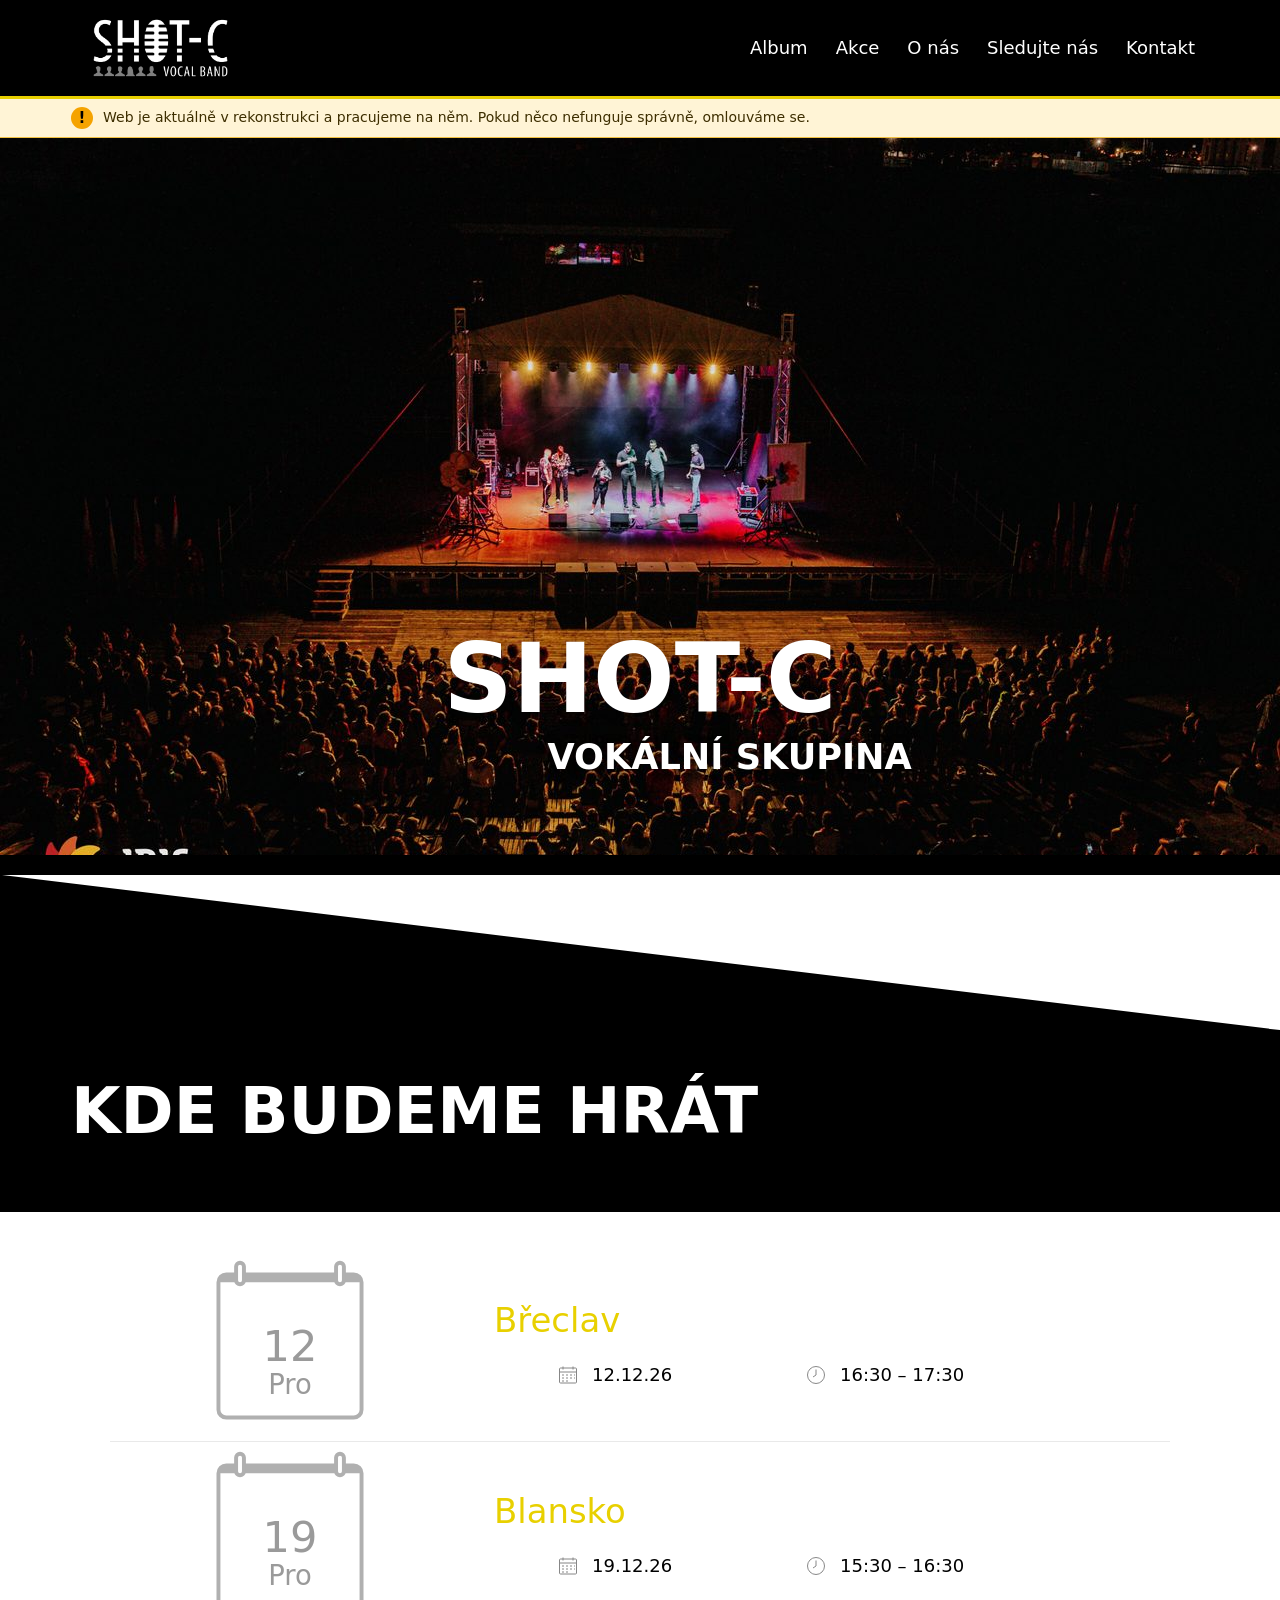
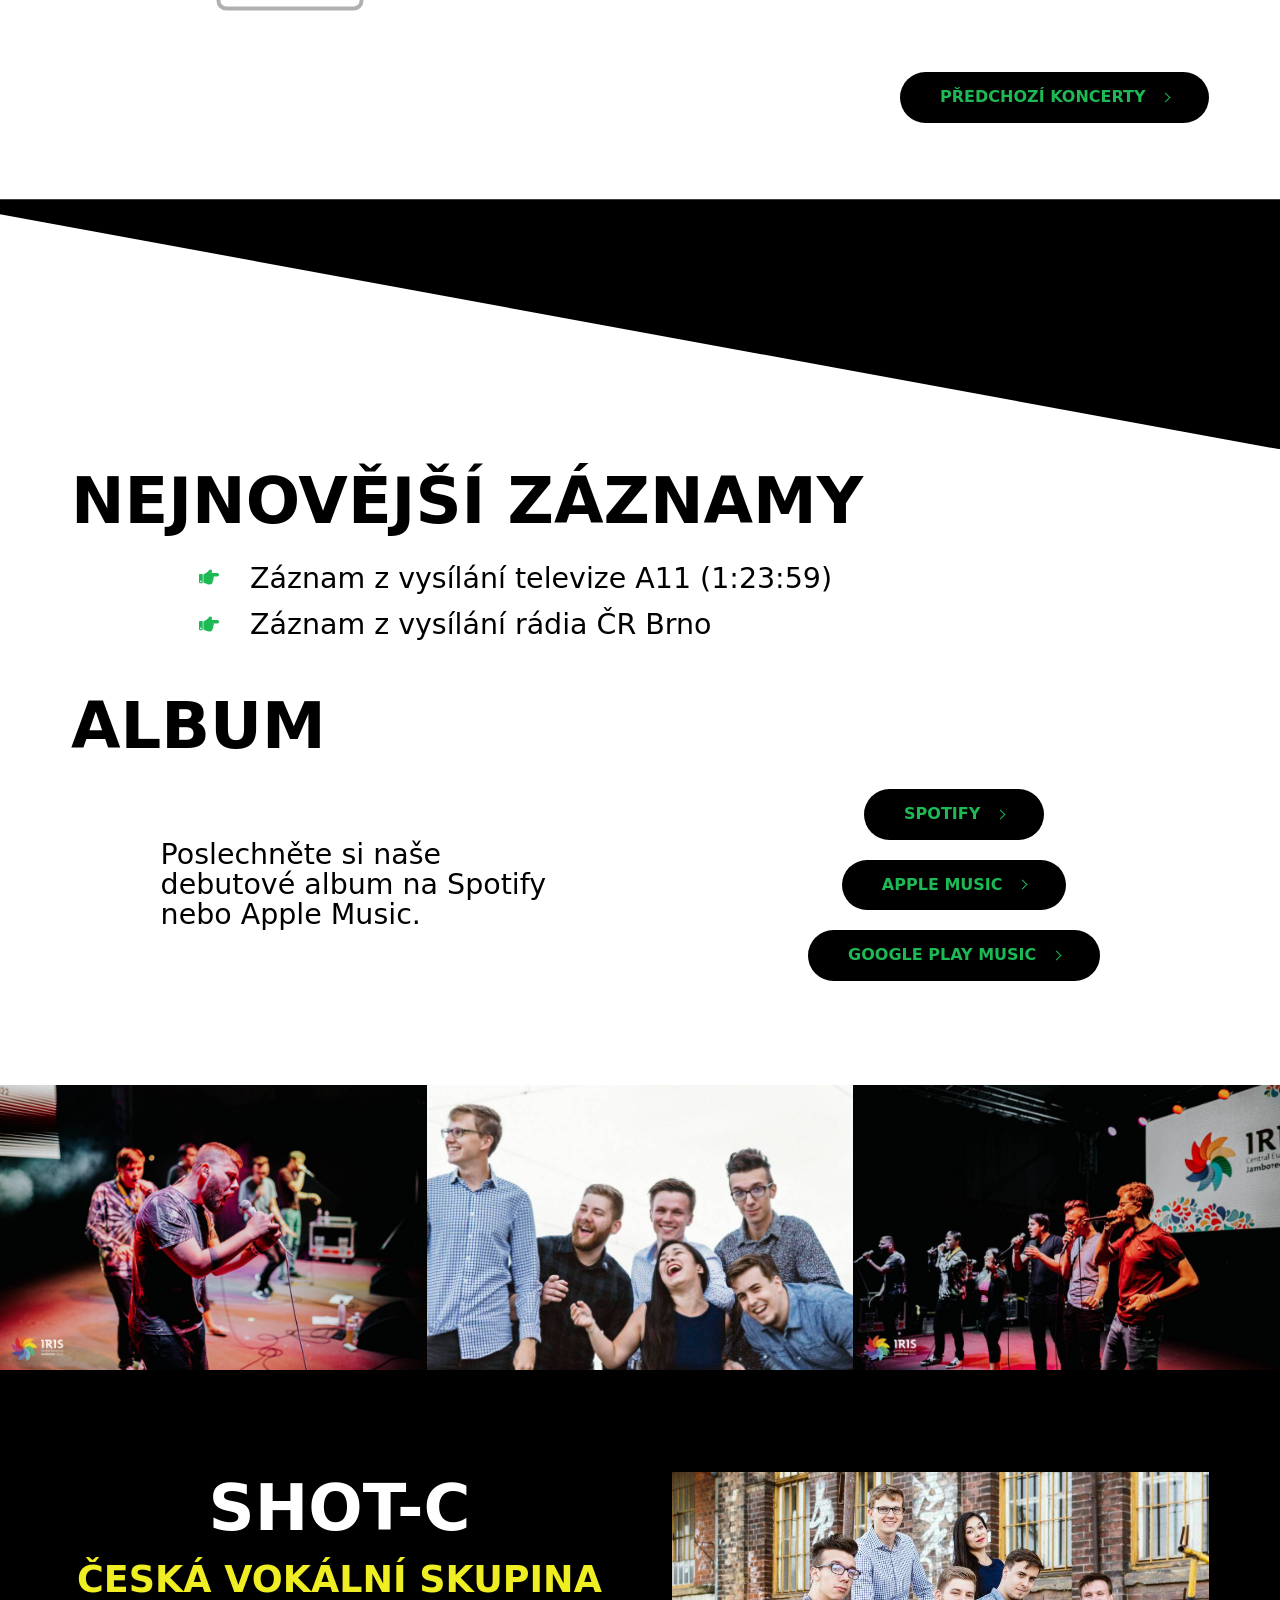
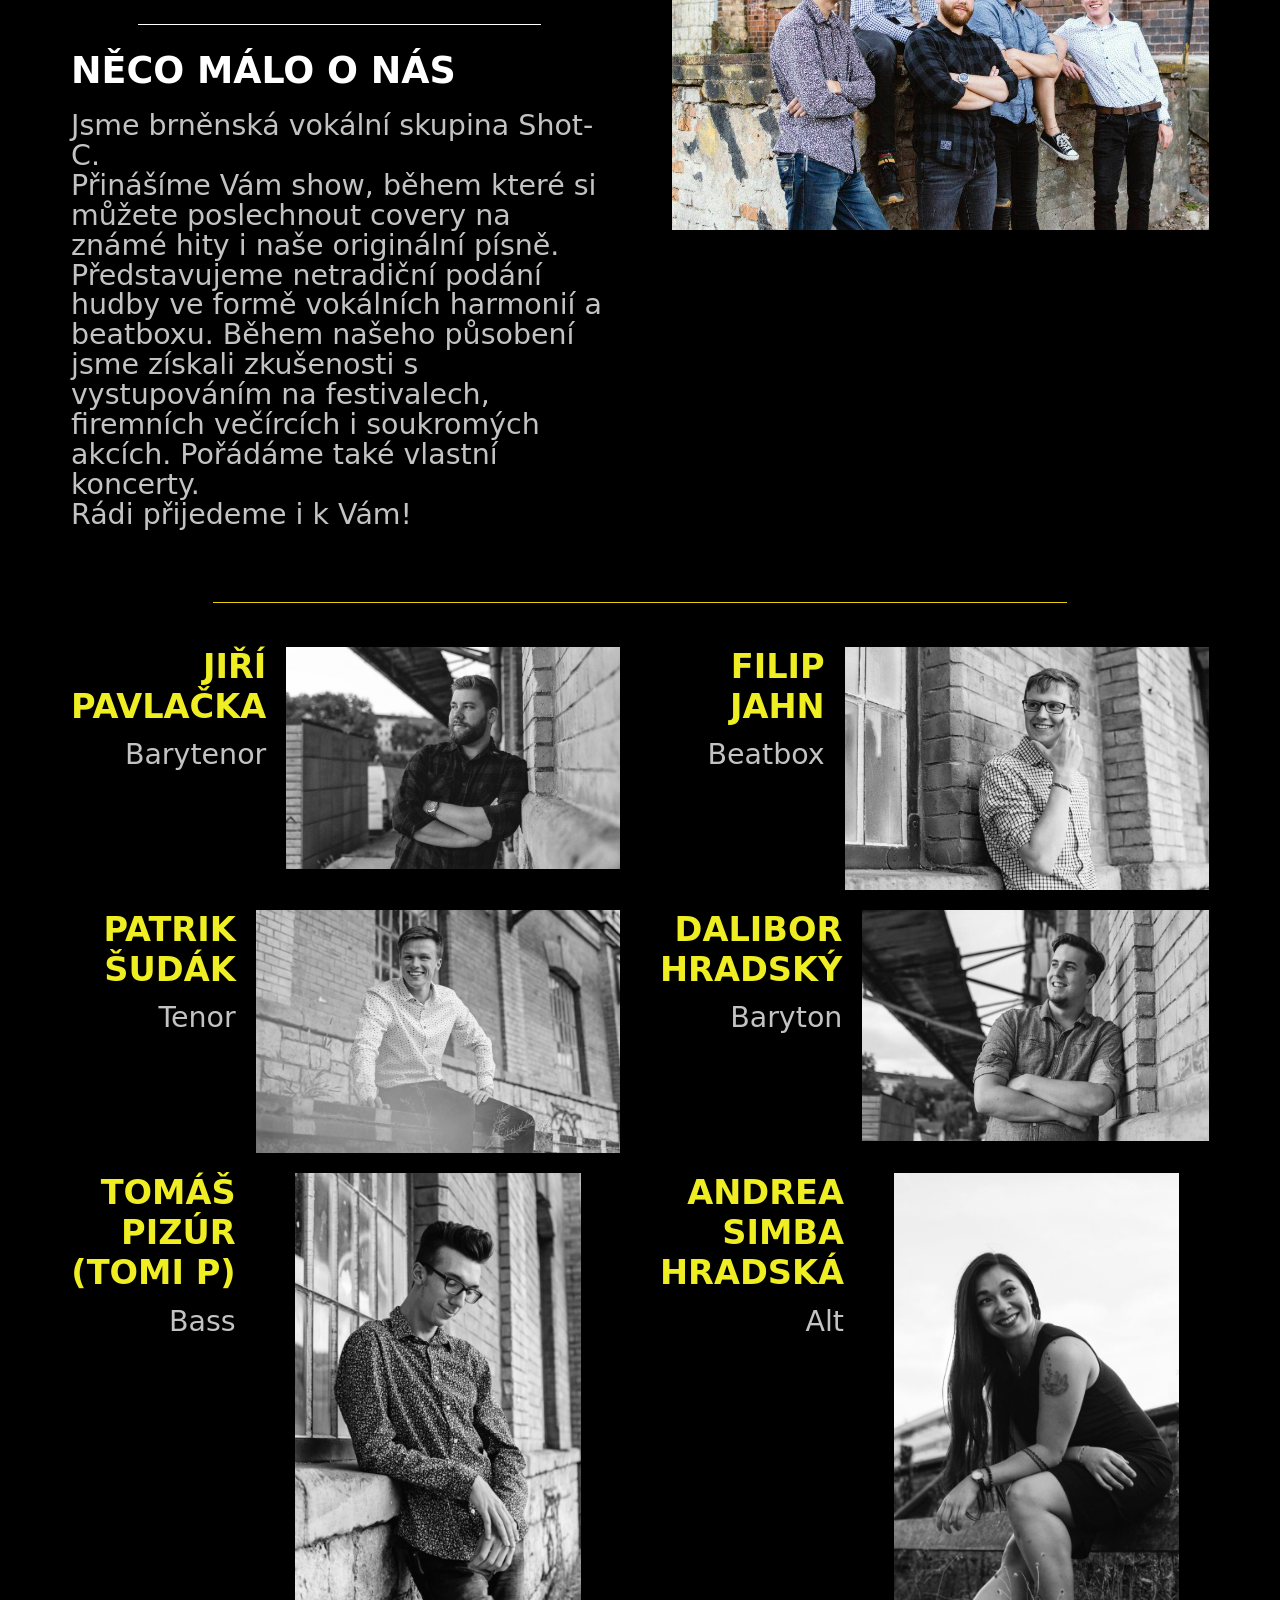
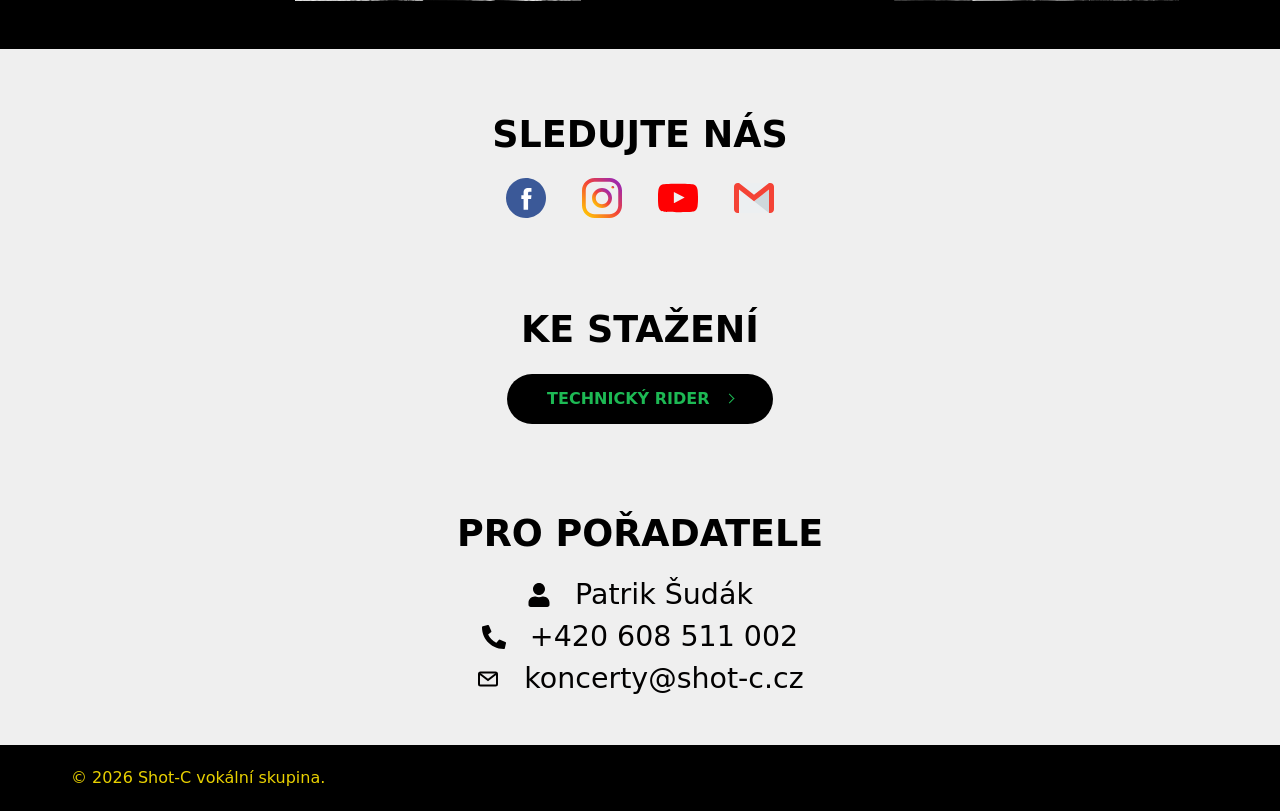
==== commit b90a6b8c: "Nahradit shotc.band@gmail.com adresami info@ a koncerty@shot-c.cz Kontakt pro pořadatele → koncerty@" ====
--- a/index.html
+++ b/index.html
@@ -81,7 +81,7 @@
             <a href="https://www.facebook.com/czshotc/" target="_blank" rel="noopener noreferrer">Facebook</a>,
             <a href="https://www.instagram.com/shotc.band" target="_blank" rel="noopener noreferrer">Instagram</a>,
             <a href="https://youtube.com/c/ShotCVocalBand" target="_blank" rel="noopener noreferrer">YouTube</a>
-            nebo nám napište na <a href="mailto:shotc.band@gmail.com">shotc.band@gmail.com</a>.</p>
+            nebo nám napište na <a href="mailto:info@shot-c.cz">info@shot-c.cz</a>.</p>
         </noscript>
         <p class="events-more"><a class="button" href="koncerty/">Předchozí koncerty</a></p>
       </div>
@@ -176,7 +176,7 @@
           <li><a href="https://www.facebook.com/czshotc/" target="_blank" rel="noopener noreferrer"><img src="assets/img/icons/facebook.svg" width="40" height="40" alt="Facebook"></a></li>
           <li><a href="https://www.instagram.com/shotc.band" target="_blank" rel="noopener noreferrer"><img src="assets/img/icons/instagram.svg" width="40" height="40" alt="Instagram"></a></li>
           <li><a href="https://youtube.com/c/ShotCVocalBand" target="_blank" rel="noopener noreferrer"><img src="assets/img/icons/youtube.svg" width="40" height="40" alt="Youtube"></a></li>
-          <li><a href="mailto:shotc.band@gmail.com"><img src="assets/img/icons/email.svg" width="40" height="40" alt="E-mail"></a></li>
+          <li><a href="mailto:info@shot-c.cz"><img src="assets/img/icons/email.svg" width="40" height="40" alt="E-mail"></a></li>
         </ul>
 
         <h2 class="title-m">Ke stažení</h2>
@@ -186,7 +186,7 @@
         <ul class="contact-list">
           <li><svg aria-hidden="true" viewBox="0 0 448 512" width="24" height="24"><path fill="currentColor" d="M224 256c70.7 0 128-57.3 128-128S294.7 0 224 0 96 57.3 96 128s57.3 128 128 128zm89.6 32h-16.7c-22.2 10.2-46.9 16-72.9 16s-50.6-5.8-72.9-16h-16.7C60.2 288 0 348.2 0 422.4V464c0 26.5 21.5 48 48 48h352c26.5 0 48-21.5 48-48v-41.6c0-74.2-60.2-134.4-134.4-134.4z"/></svg>Patrik Šudák</li>
           <li><svg aria-hidden="true" viewBox="0 0 512 512" width="24" height="24"><path fill="currentColor" d="M497.4 361.8l-112-48a24 24 0 0 0-28 6.9l-49.6 60.6A370.7 370.7 0 0 1 130.6 204.1l60.6-49.6a23.9 23.9 0 0 0 6.9-28l-48-112A24.2 24.2 0 0 0 122.6.6l-104 24A24 24 0 0 0 0 48c0 256.5 207.9 464 464 464a24 24 0 0 0 23.4-18.6l24-104a24.3 24.3 0 0 0-14-27.6z"/></svg><a href="tel:+420608511002">+420 608 511 002</a></li>
-          <li><svg aria-hidden="true" viewBox="0 0 24 24" width="24" height="24"><rect x="3" y="5.5" width="18" height="13" rx="1.5" fill="none" stroke="currentColor" stroke-width="2"/><path d="M3.5 6.5l8.5 6.5 8.5-6.5" fill="none" stroke="currentColor" stroke-width="2"/></svg><a href="mailto:shotc.band@gmail.com">shotc.band@gmail.com</a></li>
+          <li><svg aria-hidden="true" viewBox="0 0 24 24" width="24" height="24"><rect x="3" y="5.5" width="18" height="13" rx="1.5" fill="none" stroke="currentColor" stroke-width="2"/><path d="M3.5 6.5l8.5 6.5 8.5-6.5" fill="none" stroke="currentColor" stroke-width="2"/></svg><a href="mailto:koncerty@shot-c.cz">koncerty@shot-c.cz</a></li>
         </ul>
       </div>
     </section>
--- a/assets/css/style.css
+++ b/assets/css/style.css
@@ -1,319 +1,337 @@
-/* Shot-C | Originalno: nástřel nového webu.
-   Barvy členů jsou odvozené z prvního návrhu obalu, finální přiřazení doplníme. */
+/*
+ * Shot-C static site.
+ * Look follows the original WordPress/Elementor site (screenshots 2026-11-02):
+ * black/white sections with slanted dividers, yellow accents, green button text,
+ * Raleway (headings, text) and Roboto (menu, small text), both self-hosted.
+ */
+@font-face {
+  font-family: "Raleway"; font-style: normal; font-weight: 100 900; font-display: swap;
+  src: url("../fonts/raleway-1ptug8zys_skggpnycmit5lu.woff2") format("woff2");
+  unicode-range: U+0100-02BA, U+02BD-02C5, U+02C7-02CC, U+02CE-02D7, U+02DD-02FF, U+0304, U+0308, U+0329, U+1D00-1DBF, U+1E00-1E9F, U+1EF2-1EFF, U+2020, U+20A0-20AB, U+20AD-20C0, U+2113, U+2C60-2C7F, U+A720-A7FF;
+}
+@font-face {
+  font-family: "Raleway"; font-style: normal; font-weight: 100 900; font-display: swap;
+  src: url("../fonts/raleway-1ptug8zys_skggpnyc0itw.woff2") format("woff2");
+  unicode-range: U+0000-00FF, U+0131, U+0152-0153, U+02BB-02BC, U+02C6, U+02DA, U+02DC, U+0304, U+0308, U+0329, U+2000-206F, U+20AC, U+2122, U+2191, U+2193, U+2212, U+2215, U+FEFF, U+FFFD;
+}
+@font-face {
+  font-family: "Roboto"; font-style: normal; font-weight: 100 900; font-display: swap;
+  src: url("../fonts/roboto-kfo7cnqeu92fr1me7ksn66agldtyluama3kubgee.woff2") format("woff2");
+  unicode-range: U+0100-02BA, U+02BD-02C5, U+02C7-02CC, U+02CE-02D7, U+02DD-02FF, U+0304, U+0308, U+0329, U+1D00-1DBF, U+1E00-1E9F, U+1EF2-1EFF, U+2020, U+20A0-20AB, U+20AD-20C0, U+2113, U+2C60-2C7F, U+A720-A7FF;
+}
+@font-face {
+  font-family: "Roboto"; font-style: normal; font-weight: 100 900; font-display: swap;
+  src: url("../fonts/roboto-kfo7cnqeu92fr1me7ksn66agldtyluama3yuba.woff2") format("woff2");
+  unicode-range: U+0000-00FF, U+0131, U+0152-0153, U+02BB-02BC, U+02C6, U+02DA, U+02DC, U+0304, U+0308, U+0329, U+2000-206F, U+20AC, U+2122, U+2191, U+2193, U+2212, U+2215, U+FEFF, U+FFFD;
+}
+
 :root {
-  --c1: #7A4A2E; /* hnědá, kožená bunda */
-  --c2: #0E8A5F; /* smaragd, flitrové šaty */
-  --c3: #2457C5; /* modrá, oblek */
-  --c4: #7B1E3A; /* vínová, vesta */
-  --c5: #E2A526; /* hořčice, mikina */
-  --c6: #F26B2A; /* oranžová, pestrá kulicha */
-  --grad-a: #E08A3C;
-  --grad-b: #9B5FC0;
-  --grad: linear-gradient(90deg, var(--grad-a), var(--grad-b));
-
-  --bg: #FAFAF7;
-  --bg-tint: #F1EFEA;
-  --ink: #232327;
-  --muted: #6B6B72;
-  --logo: #9C9CA0;
-  --line: #E2E0DA;
-
-  --font-head: "Oswald", "Arial Narrow", sans-serif;
-  --font-body: "DM Sans", system-ui, sans-serif;
-  --font-script: "Allura", cursive;
-
-  --wrap: 1120px;
-  --nav-h: 64px;
+  --black: #000;
+  --white: #fff;
+  --grey-bg: #efefef;
+  --yellow: #e8d000;      /* header line, event titles, footer */
+  --yellow-2: #eeee22;    /* member names, bio subtitle */
+  --green: #1db954;       /* button text, list icons */
+  --text: #020101;
+  --muted: #c3c3c3;
+  --line: #e9e9e9;
+  --gutter: 16px;
+  --header-h: 76px;
+  --raleway: "Raleway", system-ui, -apple-system, "Segoe UI", Arial, sans-serif;
+  --roboto: "Roboto", system-ui, -apple-system, "Segoe UI", Arial, sans-serif;
 }
 
 *, *::before, *::after { box-sizing: border-box; }
-html { scroll-behavior: smooth; scroll-padding-top: var(--nav-h); }
-@media (prefers-reduced-motion: reduce) {
-  html { scroll-behavior: auto; }
-  *, *::before, *::after { animation: none !important; transition: none !important; }
-}
+html { scroll-behavior: smooth; -webkit-text-size-adjust: 100%; }
+@media (prefers-reduced-motion: reduce) { html { scroll-behavior: auto; } }
+
 body {
-  margin: 0;
-  background: var(--bg);
-  color: var(--ink);
-  font: 400 1.0625rem/1.65 var(--font-body);
-  -webkit-font-smoothing: antialiased;
-}
-img { max-width: 100%; display: block; }
-a { color: inherit; }
-h1, h2, h3 { margin: 0; line-height: 1.1; }
-ul, ol { list-style: none; margin: 0; padding: 0; }
-
-.visually-hidden { position: absolute; width: 1px; height: 1px; overflow: hidden; clip: rect(0 0 0 0); white-space: nowrap; }
-.skip { position: absolute; left: -999px; top: 8px; background: var(--ink); color: #fff; padding: 8px 14px; z-index: 100; }
-.skip:focus { left: 8px; }
-:focus-visible { outline: 3px solid var(--c3); outline-offset: 3px; }
-
-.wrap { max-width: var(--wrap); margin: 0 auto; padding: 0 20px; }
-
-/* ---------- tlačítka ---------- */
-.btn {
-  display: inline-block;
-  padding: 16px 30px;
-  border-radius: 999px;
-  background: var(--ink);
-  color: #fff;
-  font: 700 1rem/1 var(--font-body);
-  text-decoration: none;
-  transition: transform .2s, box-shadow .2s;
-}
-.btn:hover { transform: translateY(-2px); box-shadow: 0 10px 24px rgba(0,0,0,.15); }
-.btn--donio { background: var(--grad); font-size: 1.125rem; }
-.btn--small { padding: 11px 20px; font-size: .9375rem; background: var(--grad); }
-
-/* ---------- HERO ---------- */
+  margin: 0; background: var(--black); color: var(--text);
+  font-family: var(--roboto); font-size: 1rem; line-height: 1.68;
+  overflow-x: hidden;
+}
+img { max-width: 100%; height: auto; display: block; }
+a { color: inherit; text-underline-offset: 0.18em; }
+:focus-visible { outline: 3px solid var(--yellow); outline-offset: 2px; }
+h1, h2, h3, h4 { margin: 0 0 0.5em; line-height: 1.2; font-family: var(--raleway); }
+p { margin: 0 0 1em; }
+ul, ol { margin: 0; padding: 0; list-style: none; }
+.container { width: 100%; max-width: 1170px; margin: 0 auto; padding: 0 var(--gutter); }
+
+.sr-only {
+  position: absolute; width: 1px; height: 1px; margin: -1px; padding: 0;
+  overflow: hidden; clip: rect(0 0 0 0); white-space: nowrap; border: 0;
+}
+.skip-link {
+  position: absolute; left: var(--gutter); top: -100px; z-index: 100;
+  background: var(--yellow); color: var(--black); padding: 0.6em 1em;
+}
+.skip-link:focus { top: 8px; }
+
+/* ---------- type scale (original: 64 / 40 / 32 px on desktop) ---------- */
+.title-xl {
+  font-family: var(--raleway); font-weight: 900; text-transform: uppercase;
+  font-size: clamp(2rem, 1.2rem + 3.6vw, 4rem); line-height: 1.15; margin: 0 0 0.4em;
+}
+.title-m {
+  font-family: var(--raleway); font-weight: 700; text-transform: uppercase;
+  font-size: clamp(1.35rem, 1rem + 1.6vw, 2.5rem); line-height: 1.2;
+}
+.text-l { font-family: var(--raleway); font-weight: 400; font-size: clamp(1.15rem, 0.9rem + 1.1vw, 2rem); line-height: 1.05; }
+.text-muted { color: var(--muted); }
+
+/* ---------- header ---------- */
+.site-header {
+  position: sticky; top: 0; z-index: 50;
+  background: var(--black); border-bottom: 3px solid var(--yellow);
+}
+.header-inner { display: flex; align-items: center; justify-content: space-between; min-height: var(--header-h); gap: 16px; }
+.logo { display: inline-flex; align-items: center; padding: 10px 0; }
+.logo img { height: 76px; width: auto; }
+
+.site-nav ul { display: flex; flex-wrap: wrap; }
+.site-nav a {
+  display: block; padding: 0.5em 14px; color: var(--white); text-decoration: none;
+  font-family: var(--roboto); font-weight: 500; font-size: 18px;
+}
+.site-nav a:hover { color: var(--yellow); }
+
+.nav-toggle { display: none; }
+
+@media (max-width: 1024px) {
+  :root { --header-h: 72px; }
+  .logo img { height: 50px; }
+  .js .nav-toggle {
+    display: inline-flex; align-items: center; justify-content: center;
+    width: 44px; height: 44px; padding: 0; background: transparent; border: 0; cursor: pointer; color: var(--white);
+  }
+  .nav-toggle-bars, .nav-toggle-bars::before, .nav-toggle-bars::after {
+    display: block; width: 18px; height: 2px; background: currentColor; position: relative; content: "";
+  }
+  .nav-toggle-bars::before { position: absolute; top: -6px; }
+  .nav-toggle-bars::after { position: absolute; top: 6px; width: 12px; }
+  .js .site-nav {
+    display: none; position: absolute; left: 0; right: 0; top: 100%;
+    background: var(--black); border-bottom: 3px solid var(--yellow); padding: 8px var(--gutter) 16px;
+  }
+  .js .site-nav.is-open { display: block; }
+  .js .site-nav ul { flex-direction: column; }
+  .js .site-nav a { padding: 0.7em 0; }
+}
+
+/* ---------- hero ---------- */
 .hero {
-  position: relative;
-  min-height: 100vh;
-  min-height: 100svh;
-  display: grid;
-  grid-template-rows: 1fr auto auto;
-  align-items: center;
-  justify-items: center;
-  padding: 48px 20px 24px;
-  background: #fff;
-  overflow: hidden;
-  text-align: center;
-}
-.hero__text { max-width: 640px; animation: rise .9s ease-out both; }
-.hero__band {
-  margin: 0;
-  font: 700 clamp(4rem, 15vw, 9.5rem)/.85 var(--font-head);
-  letter-spacing: .01em;
-  text-transform: uppercase;
-  color: var(--logo);
-  text-shadow: 0 2px 0 #fff, 0 4px 10px rgba(0,0,0,.12);
-}
-.hero__album {
-  margin: -.12em 0 .25em;
-  font: 400 clamp(3.5rem, 12vw, 7.5rem)/1 var(--font-script);
-  background: var(--grad);
-  -webkit-background-clip: text;
-  background-clip: text;
-  color: transparent;
-  padding: 0 .15em; /* aby se nepřeřízly tahy písma */
-}
-.hero__lead { margin: 0 auto 24px; max-width: 34em; font-size: 1.125rem; color: var(--muted); }
-
-.campaign { max-width: 420px; margin: 0 auto 24px; }
-.campaign__bar { height: 10px; border-radius: 999px; background: var(--bg-tint); overflow: hidden; }
-.campaign__fill { display: block; height: 100%; width: 0; background: var(--grad); border-radius: inherit; transition: width 1.4s cubic-bezier(.2,.8,.2,1); }
-.campaign__numbers { margin: 10px 0 0; font-size: .9375rem; color: var(--muted); }
-.campaign__numbers strong { color: var(--ink); }
-.campaign__sep { margin: 0 6px; }
-
-.hero__crew {
-  position: relative;
-  display: flex;
-  align-items: flex-end;
-  justify-content: center;
-  gap: clamp(6px, 1.4vw, 16px);
-  width: min(100%, 560px);
-  height: clamp(110px, 22vh, 220px);
-  margin-top: 28px;
-}
-.crew { flex: 1; border-radius: 999px 999px 18px 18px; animation: grow .9s cubic-bezier(.2,.8,.2,1) both; }
-.crew--1 { background: var(--c1); height: 92%; animation-delay: .10s; }
-.crew--2 { background: var(--c2); height: 84%; animation-delay: .18s; }
-.crew--3 { background: var(--c3); height: 100%; animation-delay: .26s; }
-.crew--4 { background: var(--c4); height: 70%; animation-delay: .34s; }
-.crew--5 { background: var(--c5); height: 96%; animation-delay: .42s; }
-.crew--6 { background: linear-gradient(180deg, var(--c6), var(--c5) 40%, var(--c2) 70%, var(--c3)); height: 46%; animation-delay: .50s; }
-.hero__ph {
-  position: absolute; left: 50%; top: -22px; transform: translateX(-50%);
-  font-size: .75rem; letter-spacing: .08em; text-transform: uppercase; color: var(--logo);
-}
-
-.hero__next {
-  display: inline-flex; flex-direction: column; align-items: center; gap: 4px;
+  position: relative; isolation: isolate; overflow: hidden;
+  height: clamp(380px, 56vw, 85vh); display: flex; align-items: flex-end; justify-content: center;
+  background: var(--black);
+}
+.hero-img { position: absolute; inset: 0; width: 100%; height: 100%; object-fit: cover; object-position: center 38%; z-index: -1; }
+.hero-text { text-align: center; padding: 0 var(--gutter) clamp(30px, 6vw, 80px); color: var(--white); }
+.hero h1 {
+  font-weight: 900; text-transform: uppercase; margin: 0; line-height: 1;
+  font-size: clamp(2.6rem, 1.2rem + 6vw, 6rem); text-shadow: 0 2px 12px rgba(0, 0, 0, 0.35);
+}
+.hero-sub {
+  font-family: var(--raleway); font-weight: 700; text-transform: uppercase; margin: 0.25em 0 0 clamp(2rem, 14vw, 13rem);
+  font-size: clamp(1rem, 0.6rem + 2vw, 2.5rem); line-height: 1.2; text-shadow: 0 2px 10px rgba(0, 0, 0, 0.5);
+}
+
+/* ---------- sections and slanted dividers ---------- */
+section[id] { scroll-margin-top: calc(var(--header-h) + 3px); }
+.section-events { background: var(--white); padding-bottom: clamp(48px, 6vw, 96px); }
+.band-dark { background: var(--black); color: var(--white); }
+.band-slant-down {
+  /* black area under a slanted edge (white triangle top right), like the original divider */
+  background: var(--black); clip-path: polygon(0 0, 100% 46%, 100% 100%, 0 100%);
+  padding-top: clamp(80px, 16vw, 200px); padding-bottom: clamp(20px, 3vw, 40px);
   margin-top: 20px;
-  font: 500 .875rem/1 var(--font-head);
-  letter-spacing: .14em;
-  text-transform: uppercase;
-  text-decoration: none;
-  color: var(--ink);
-}
-.hero__next svg { animation: nudge 1.8s ease-in-out infinite; }
-
-@keyframes rise { from { opacity: 0; transform: translateY(16px); } to { opacity: 1; transform: none; } }
-@keyframes grow { from { transform: scaleY(0); transform-origin: bottom; } to { transform: scaleY(1); transform-origin: bottom; } }
-@keyframes nudge { 0%, 100% { transform: translateY(0); } 50% { transform: translateY(6px); } }
-
-/* ---------- NAVIGACE ---------- */
-.nav {
-  position: sticky; top: 0; z-index: 50;
-  display: flex; align-items: center; justify-content: space-between;
-  height: var(--nav-h);
-  padding: 0 20px;
-  background: rgba(250,250,247,.92);
-  backdrop-filter: blur(10px);
-  border-bottom: 1px solid var(--line);
-}
-.nav__logo { font: 700 1.5rem/1 var(--font-head); text-transform: uppercase; text-decoration: none; color: var(--logo); }
-.nav__menu { display: flex; gap: 4px; }
-.nav__menu a {
-  display: block; padding: 8px 12px; border-radius: 999px;
-  font-weight: 500; font-size: .9375rem; text-decoration: none;
-}
-.nav__menu a:hover { background: var(--bg-tint); }
-.nav__menu .nav__donio { background: var(--grad); color: #fff; }
-.nav__toggle { display: none; }
-
-@media (max-width: 760px) {
-  .nav__toggle {
-    display: block; padding: 8px 14px; border: 1px solid var(--line); border-radius: 999px;
-    background: #fff; font: 500 .9375rem var(--font-body); color: var(--ink);
-  }
-  .nav__menu {
-    display: none;
-    position: absolute; top: var(--nav-h); left: 0; right: 0;
-    flex-direction: column; padding: 12px 20px 20px;
-    background: var(--bg); border-bottom: 1px solid var(--line);
-  }
-  .nav.is-open .nav__menu { display: flex; }
-  .nav__menu a { padding: 12px; }
-}
-
-/* ---------- SEKCE ---------- */
-.section { padding: clamp(64px, 10vw, 112px) 0; }
-.section--tint { background: var(--bg-tint); }
-.section__title {
-  font: 700 clamp(2.5rem, 6vw, 4rem)/1 var(--font-head);
-  text-transform: uppercase;
-  margin-bottom: 32px;
-}
-.section__title::after {
-  content: ""; display: block; width: 72px; height: 6px; margin-top: 14px;
-  border-radius: 3px; background: var(--grad);
-}
-.section__intro { margin: -12px 0 28px; color: var(--muted); }
-.sub { font: 700 1.5rem/1.2 var(--font-head); text-transform: uppercase; margin: 56px 0 20px; }
-
-/* O nás */
-.about { max-width: 46em; }
-.about p { margin: 0 0 1em; }
-.about__lead { font-size: 1.375rem; line-height: 1.5; font-weight: 500; }
-
-.members {
-  display: grid;
-  grid-template-columns: repeat(auto-fill, minmax(160px, 1fr));
-  gap: 20px;
-  margin-top: 48px;
-}
-.member { --c: var(--c1); }
-.member--2 { --c: var(--c2); }
-.member--3 { --c: var(--c3); }
-.member--4 { --c: var(--c4); }
-.member--5 { --c: var(--c5); }
-.member--6 { --c: var(--c6); }
-.member--5 p { color: #A97A0E; } /* hořčice je na světlém pozadí málo čitelná */
-.member__photo {
-  aspect-ratio: 3 / 4;
-  display: grid; place-items: center;
-  border-radius: 20px;
-  background: var(--c);
-  color: rgba(255,255,255,.7);
-  font-size: .75rem; letter-spacing: .1em; text-transform: uppercase;
-  transition: transform .25s, border-radius .25s;
-}
-.member:hover .member__photo { transform: translateY(-4px) rotate(-1.5deg); border-radius: 28px; }
-.member h3 { margin-top: 14px; font: 500 1.125rem/1.25 var(--font-body); }
-.member h3 span { color: var(--muted); font-weight: 400; }
-.member p { margin: 4px 0 0; font: 500 .8125rem/1 var(--font-head); letter-spacing: .12em; text-transform: uppercase; color: var(--c); }
-
-/* Hudba */
-.albums { display: grid; grid-template-columns: repeat(auto-fit, minmax(300px, 1fr)); gap: 28px; }
-.album { display: grid; grid-template-columns: 140px 1fr; gap: 20px; align-items: start; padding: 20px; background: #fff; border-radius: 22px; }
-.album h3 { font: 700 1.75rem/1.1 var(--font-head); text-transform: uppercase; margin-bottom: 8px; }
-.album p { margin: 0 0 14px; }
-.album__tag { margin: 0 0 6px !important; font: 500 .75rem/1 var(--font-head); letter-spacing: .14em; text-transform: uppercase; color: var(--muted); }
-.album__cover { aspect-ratio: 1; border-radius: 14px; display: grid; place-items: center; padding: 8px; text-align: center; }
-.album__cover--originalno { background: #fff; border: 1px solid var(--line); }
-.album__cover--originalno span { font: 400 2.1rem/1 var(--font-script); background: var(--grad); -webkit-background-clip: text; background-clip: text; color: transparent; padding: 0 .1em; }
-.album__cover--debut { background: var(--ink); color: #fff; font: 500 .9rem/1.1 var(--font-head); text-transform: uppercase; letter-spacing: .06em; }
-@media (max-width: 420px) { .album { grid-template-columns: 1fr; } .album__cover { max-width: 180px; } }
-
-.links { display: flex; flex-wrap: wrap; gap: 8px; }
-.links a {
-  display: inline-block; padding: 8px 14px; border: 1px solid var(--line); border-radius: 999px;
-  font-size: .9375rem; font-weight: 500; text-decoration: none; background: #fff;
-}
-.links a:hover { border-color: var(--ink); }
-.links--stack { flex-direction: column; align-items: flex-start; }
-
-.videos { display: grid; grid-template-columns: 2fr 1fr; gap: 24px; align-items: start; }
-.video-ph {
-  aspect-ratio: 16 / 9; display: grid; place-items: center; border-radius: 22px;
-  background: repeating-linear-gradient(135deg, #e6e3dc 0 14px, #ece9e3 14px 28px);
-  color: var(--muted); font-size: .875rem;
-}
-@media (max-width: 760px) { .videos { grid-template-columns: 1fr; } }
-
-/* Koncerty */
-.gigs { border-top: 1px solid var(--line); }
-.gig {
-  display: grid; grid-template-columns: 96px 1fr auto; gap: 20px; align-items: center;
-  padding: 18px 0; border-bottom: 1px solid var(--line);
-}
-.gig__date { font: 700 1.75rem/1 var(--font-head); color: var(--gc, var(--c3)); }
-.gig__date small { display: block; margin-top: 4px; font: 500 .75rem/1 var(--font-body); letter-spacing: .06em; text-transform: uppercase; color: var(--muted); }
-.gig__title { font-weight: 500; font-size: 1.125rem; }
-.gig__meta { color: var(--muted); font-size: .9375rem; }
-.gig__link { font-size: .9375rem; font-weight: 700; text-decoration: none; white-space: nowrap; }
-.gig__link:hover { text-decoration: underline; }
-.gigs__empty { padding: 18px 0; color: var(--muted); }
-.past { margin-top: 28px; }
-.past summary { cursor: pointer; font-weight: 700; }
-.gigs--past { margin-top: 12px; }
-.gigs--past .gig { padding: 10px 0; grid-template-columns: 96px 1fr; }
-.gigs--past .gig__date { font-size: 1.125rem; color: var(--muted); }
-@media (max-width: 560px) {
-  .gig { grid-template-columns: 72px 1fr; }
-  .gig__link { grid-column: 2; }
-}
-
-/* Ke stažení */
-.downloads { display: grid; grid-template-columns: repeat(auto-fill, minmax(200px, 1fr)); gap: 16px; }
-.dl {
-  display: flex; flex-direction: column; justify-content: space-between; gap: 28px;
-  min-height: 140px; padding: 20px; border-radius: 20px;
-  background: #fff; text-decoration: none;
-  border-top: 8px solid var(--dc);
-  transition: transform .2s, box-shadow .2s;
-}
-.dl:hover { transform: translateY(-3px); box-shadow: 0 12px 28px rgba(0,0,0,.08); }
-.dl strong { font: 700 1.25rem/1.15 var(--font-head); text-transform: uppercase; }
-.dl span { font-size: .8125rem; color: var(--muted); }
-.dl--1 { --dc: var(--c3); } .dl--2 { --dc: var(--c2); } .dl--3 { --dc: var(--c5); }
-.dl--4 { --dc: var(--c6); } .dl--5 { --dc: var(--c4); }
-.dl--todo { opacity: .55; pointer-events: none; }
-
-/* Kontakt */
-.section--contact { background: var(--ink); color: #fff; }
-.section--contact .section__title { color: #fff; }
-.contact { display: grid; grid-template-columns: 1fr 1fr; gap: 40px; align-items: start; }
-.contact__lead { font-size: 1.375rem; line-height: 1.5; max-width: 22em; }
-.contact__card { padding: 28px; border-radius: 24px; background: rgba(255,255,255,.06); border: 1px solid rgba(255,255,255,.12); }
-.contact__card p { margin: 0 0 6px; }
-.contact__card a { text-decoration: none; font-size: 1.125rem; }
-.contact__card a:hover { text-decoration: underline; }
-.contact__role { font: 500 .75rem/1 var(--font-head) !important; letter-spacing: .14em; text-transform: uppercase; color: rgba(255,255,255,.6); }
-.contact__name { font: 700 1.75rem/1.2 var(--font-head); text-transform: uppercase; margin-bottom: 12px !important; }
-.social { display: flex; flex-wrap: wrap; gap: 8px; margin-top: 20px; }
-.social a { display: inline-block; padding: 8px 14px; border-radius: 999px; border: 1px solid rgba(255,255,255,.25); font-size: .9375rem !important; }
-.social a:hover { background: #fff; color: var(--ink); text-decoration: none !important; }
-@media (max-width: 760px) { .contact { grid-template-columns: 1fr; } }
-
-/* Patička */
-.footer { background: var(--ink); color: rgba(255,255,255,.55); text-align: center; font-size: .875rem; padding-bottom: 28px; }
-.footer p { margin: 24px 0 0; }
-.stripe { display: flex; height: 8px; }
-.stripe span { flex: 1; }
-.stripe span:nth-child(1) { background: var(--c1); } .stripe span:nth-child(2) { background: var(--c2); }
-.stripe span:nth-child(3) { background: var(--c3); } .stripe span:nth-child(4) { background: var(--c4); }
-.stripe span:nth-child(5) { background: var(--c5); } .stripe span:nth-child(6) { background: var(--c6); }
+}
+.section-light { background: var(--white); color: var(--black); position: relative; }
+.section-dark { background: var(--black); color: var(--white); padding: clamp(48px, 8vw, 120px) 0 clamp(32px, 4vw, 48px); }
+.section-grey { background: var(--grey-bg); color: var(--text); padding: clamp(40px, 5vw, 64px) 0 clamp(32px, 4vw, 48px); }
+.slant-top { height: clamp(48px, 20vw, 250px); background: var(--black); clip-path: polygon(0 0, 100% 0, 100% 100%, 0 6%); }
+#recordings .container { padding-top: 16px; padding-bottom: 32px; }
+
+/* ---------- buttons and lists ---------- */
+.button {
+  display: inline-flex; align-items: center; gap: 0.9em;
+  padding: 15px 40px; border-radius: 50px; background: var(--black); color: var(--green);
+  font-family: var(--raleway); font-weight: 600; font-size: 16px; line-height: 1.3; text-transform: uppercase; text-decoration: none;
+  transition: transform 0.15s ease;
+}
+.button::after {
+  content: ""; width: 7px; height: 7px; border-right: 1.5px solid currentColor; border-top: 1.5px solid currentColor;
+  transform: rotate(45deg); margin-left: 2px;
+}
+.button:hover { transform: scale(1.05); }
+@media (prefers-reduced-motion: reduce) { .button { transition: none; } .button:hover { transform: none; } }
+.button-noarrow::after { display: none; }
+
+.pointer-list { padding-left: clamp(0px, 10vw, 125px); }
+.pointer-list li {
+  position: relative; padding-left: 54px; margin-bottom: 18px;
+  font-family: var(--raleway); font-size: clamp(1.15rem, 0.9rem + 1.1vw, 2rem); line-height: 1;
+}
+.pointer-list li::before {
+  /* green "pointing hand" marker, simplified */
+  content: ""; position: absolute; left: 0; top: 0.1em; width: 25px; height: 20px; background: var(--green);
+  -webkit-mask: url("data:image/svg+xml,%3Csvg xmlns='http://www.w3.org/2000/svg' viewBox='0 0 512 512'%3E%3Cpath d='M512 199.652c0 23.625-20.65 43.826-44.8 43.826h-99.851c16.34 17.048 18.346 49.766-6.299 70.944 14.288 22.829 2.147 53.017-16.45 62.315C353.574 425.878 322.654 448 272 448c-2.746 0-13.276-.203-16-.195-61.971.168-76.894-31.065-123.731-38.315C120.596 407.683 112 397.599 112 385.786V214.261l.002-.001c.011-18.366 10.607-35.889 28.464-43.845 28.886-12.994 95.413-49.038 107.534-77.323 7.797-18.194 21.384-29.084 40-29.092 34.222-.014 57.752 35.098 44.119 66.908-3.583 8.359-8.312 16.67-14.153 24.918H467.2c23.45 0 44.8 20.543 44.8 43.826zM96 200v192c0 13.255-10.745 24-24 24H24c-13.255 0-24-10.745-24-24V200c0-13.255 10.745-24 24-24h48c13.255 0 24 10.745 24 24zM68 368c0-11.046-8.954-20-20-20s-20 8.954-20 20 8.954 20 20 20 20-8.954 20-20z'/%3E%3C/svg%3E") center / contain no-repeat;
+          mask: url("data:image/svg+xml,%3Csvg xmlns='http://www.w3.org/2000/svg' viewBox='0 0 512 512'%3E%3Cpath d='M512 199.652c0 23.625-20.65 43.826-44.8 43.826h-99.851c16.34 17.048 18.346 49.766-6.299 70.944 14.288 22.829 2.147 53.017-16.45 62.315C353.574 425.878 322.654 448 272 448c-2.746 0-13.276-.203-16-.195-61.971.168-76.894-31.065-123.731-38.315C120.596 407.683 112 397.599 112 385.786V214.261l.002-.001c.011-18.366 10.607-35.889 28.464-43.845 28.886-12.994 95.413-49.038 107.534-77.323 7.797-18.194 21.384-29.084 40-29.092 34.222-.014 57.752 35.098 44.119 66.908-3.583 8.359-8.312 16.67-14.153 24.918H467.2c23.45 0 44.8 20.543 44.8 43.826zM96 200v192c0 13.255-10.745 24-24 24H24c-13.255 0-24-10.745-24-24V200c0-13.255 10.745-24 24-24h48c13.255 0 24 10.745 24 24zM68 368c0-11.046-8.954-20-20-20s-20 8.954-20 20 8.954 20 20 20 20-8.954 20-20z'/%3E%3C/svg%3E") center / contain no-repeat;
+}
+.pointer-list a { color: var(--black); text-decoration: none; }
+.pointer-list a:hover { text-decoration: underline; }
+
+/* ---------- events (white area) ---------- */
+.events-wrap { padding-top: clamp(24px, 3vw, 40px); }
+.events-status { font-family: var(--raleway); font-size: 1.15rem; color: var(--black); }
+.events-social a { color: var(--black); }
+.event-list { max-width: 1060px; margin: 0 auto; }
+.event {
+  display: grid; grid-template-columns: 360px 1fr; gap: 16px 24px; align-items: center;
+  padding: 20px 0; border-bottom: 1px solid var(--line);
+}
+.event:last-child { border-bottom: 0; }
+.event-date {
+  /* calendar sheet like the original icon */
+  position: relative; display: flex; flex-direction: column; align-items: center; justify-content: center;
+  width: 150px; height: 150px; margin: 0 auto; padding-top: 26px;
+  border: 4px solid #b0b0b0; border-top-width: 10px; border-radius: 10px;
+  color: #9a9a9a; font-family: var(--roboto); line-height: 1;
+  transform: scale(0.98);
+}
+.event-date::before, .event-date::after {
+  content: ""; position: absolute; top: -22px; width: 12px; height: 26px; border: 4px solid #b0b0b0; border-radius: 6px; background: var(--white);
+}
+.event-date::before { left: 14px; }
+.event-date::after { right: 14px; }
+.event-day { font-size: 44px; }
+.event-month { font-size: 28px; margin-top: 4px; }
+.event-body > * { margin: 0; }
+.event-place {
+  font-family: var(--raleway); font-weight: 300; color: var(--yellow);
+  font-size: clamp(1.4rem, 1rem + 1.4vw, 2.2rem); line-height: 1.2; margin-bottom: 18px;
+}
+.event-meta { display: flex; flex-wrap: wrap; gap: 6px 48px; font-family: var(--roboto); font-size: 18px; color: var(--black); padding-left: 64px; }
+@media (max-width: 1024px) { .event { grid-template-columns: 180px 1fr; } }
+.event-meta span { display: inline-flex; align-items: center; gap: 14px; min-width: 200px; }
+.event-meta span::before { content: ""; width: 20px; height: 20px; flex: none; background-position: center; background-size: contain; background-repeat: no-repeat; opacity: 0.7; }
+.event-meta-date::before { background-image: url("data:image/svg+xml,%3Csvg xmlns='http://www.w3.org/2000/svg' viewBox='0 0 20 20'%3E%3Crect x='1.5' y='3' width='17' height='15' rx='1' fill='none' stroke='%23555'/%3E%3Cpath d='M1.5 7h17M5 1.5v3M15 1.5v3M4 10h2M8 10h2M12 10h2M16 10h1M4 13h2M8 13h2M12 13h2M16 13h1M4 16h2M8 16h2' stroke='%23555'/%3E%3C/svg%3E"); }
+.event-meta-time::before { background-image: url("data:image/svg+xml,%3Csvg xmlns='http://www.w3.org/2000/svg' viewBox='0 0 20 20'%3E%3Ccircle cx='10' cy='10' r='8.5' fill='none' stroke='%23555'/%3E%3Cpath d='M10 4.5V10l-3 2' fill='none' stroke='%23555'/%3E%3C/svg%3E"); }
+.event-venue, .event-note { font-family: var(--raleway); color: #484848; padding-left: 64px; margin-top: 8px !important; }
+.event-link { display: inline-block; margin: 10px 0 0 64px !important; color: #9b8b00; font-weight: 600; font-family: var(--raleway); }
+.event-badge {
+  display: inline-block; margin-bottom: 10px !important; padding: 0.15em 0.8em; border-radius: 999px;
+  font-family: var(--roboto); font-size: 0.8rem; font-weight: 500; background: var(--black); color: var(--yellow);
+}
+.event.is-past .event-place { color: #b7a700; }
+.event.is-past .event-badge { background: #e6e6e6; color: #555; }
+.events-more { margin: 40px 0 0; text-align: right; }
+
+/* ---------- album ---------- */
+.section-album .container { padding-bottom: 50px; }
+.album-grid { display: grid; gap: 28px; align-items: center; }
+.album-grid .text-l { margin: 0; color: var(--black); }
+.button-stack { display: flex; flex-direction: column; align-items: center; gap: 20px; }
+
+/* ---------- gallery (carousel on the original) ---------- */
+.gallery {
+  display: flex; overflow-x: auto; scroll-snap-type: x mandatory; background: var(--black);
+  border-top: 54px solid var(--white); scrollbar-color: #444 var(--black);
+}
+.gallery li { flex: 0 0 33.3333%; scroll-snap-align: start; }
+.gallery img { width: 100%; height: 100%; aspect-ratio: 3 / 2; object-fit: cover; }
+
+/* ---------- bio and members ---------- */
+.bio-grid { display: grid; gap: 32px; }
+.bio-title { text-align: center; margin-bottom: 0.2em; }
+.bio-sub { color: var(--yellow-2); text-align: center; margin-bottom: 0.6em; }
+.bio-text h3 { color: var(--white); margin-top: 0.6em; }
+.bio-text .text-l { margin: 0; }
+.bio-photo { margin: 0; }
+.rule { border: 0; border-top: 1px solid var(--white); width: 75%; margin: 0 auto 24px; }
+.rule-yellow { border-top-color: var(--yellow); margin: clamp(40px, 6vw, 72px) auto 0; }
+.members { display: grid; gap: 0; margin-top: 8px; }
+.member { display: flex; flex-direction: column-reverse; gap: 10px; padding: 10px 0 28px; border-bottom: 1px solid var(--white); }
+.member:nth-child(even) { border-bottom-color: var(--yellow); }
+.member:last-child { border-bottom: 0; }
+.member-text { text-align: right; }
+.member h4 { color: var(--yellow-2); text-transform: uppercase; font-weight: 700; font-size: clamp(1.25rem, 0.9rem + 1.5vw, 2.5rem); line-height: 1.2; margin: 14px 0 26px; }
+.member p { font-family: var(--raleway); color: var(--muted); font-size: clamp(1.15rem, 0.9rem + 1.1vw, 2rem); line-height: 1; margin: 0; }
+.member img { width: 100%; filter: grayscale(1); }
+.member-portrait img { width: 75%; margin: 0 auto; }
+
+/* ---------- contact ---------- */
+.contact { text-align: center; }
+.contact .title-m { color: var(--black); margin: 0 0 0.6em; }
+.social { display: flex; justify-content: center; gap: 36px; margin-bottom: clamp(48px, 7vw, 96px); }
+.social a { display: block; transition: transform 0.15s ease; }
+.social a:hover { transform: scale(1.1); }
+.social img { width: 40px; height: 40px; }
+.contact .button { margin-bottom: clamp(40px, 6vw, 72px); }
+.contact-list { display: inline-flex; flex-direction: column; align-items: center; gap: 8px; }
+.contact-list li { display: flex; align-items: center; gap: 24px; font-family: var(--raleway); font-size: clamp(1.15rem, 0.9rem + 1.1vw, 2rem); line-height: 1.2; }
+.contact-list svg { flex: none; }
+.contact-list a { text-decoration: none; }
+.contact-list a:hover { text-decoration: underline; }
+
+/* ---------- footer ---------- */
+.site-footer { background: var(--black); color: var(--yellow); padding: 20px 0; font-size: 16px; }
+.site-footer .container { padding-left: var(--gutter); }
+.site-footer p { margin: 0; }
+
+/* ---------- concerts page ---------- */
+.page-head { background: var(--black); color: var(--yellow); text-align: center; padding: 28px 0 24px; }
+.page-head h1 { font-family: var(--roboto); font-weight: 500; font-size: clamp(1.5rem, 1.2rem + 1.4vw, 2.2rem); margin: 0; }
+.page-head p { color: var(--muted); margin: 0.4em 0 0; }
+.section-page { background: var(--white); padding: 24px 0 64px; min-height: 50vh; }
+.year-group { margin-top: 32px; }
+.year-heading { font-family: var(--raleway); font-weight: 900; font-size: 2rem; color: var(--black); border-bottom: 3px solid var(--yellow); padding-bottom: 6px; max-width: 1060px; margin: 0 auto 8px; }
+.page-404 { background: var(--white); color: var(--black); padding: 64px 0; min-height: 50vh; }
+.page-404 h1 { font-weight: 900; text-transform: uppercase; }
+.page-404 .events-more { text-align: left; display: flex; flex-wrap: wrap; gap: 12px; }
+
+/* ---------- small screens ---------- */
+@media (max-width: 767px) {
+  .event { grid-template-columns: 110px 1fr; gap: 12px 14px; }
+  .event-date { width: 100px; height: 100px; padding-top: 16px; border-width: 3px; border-top-width: 8px; }
+  .event-date::before, .event-date::after { top: -16px; width: 9px; height: 18px; border-width: 3px; }
+  .event-day { font-size: 32px; }
+  .event-month { font-size: 20px; }
+  .event-place { margin-bottom: 8px; text-align: center; }
+  .event-meta, .event-venue, .event-note { padding-left: 0; font-size: 15px; gap: 4px 16px; }
+  .event-meta span { min-width: 0; gap: 8px; }
+  .event-meta span::before { width: 16px; height: 16px; }
+  .event-link { margin-left: 0 !important; }
+  .events-more { text-align: center; }
+  .pointer-list li { padding-left: 42px; }
+  .album-grid .text-l { text-align: left; }
+  .site-footer .container { padding-left: var(--gutter); }
+}
+
+/* ---------- larger screens ---------- */
+@media (min-width: 768px) {
+  .album-grid { grid-template-columns: 1fr 1fr; padding-left: clamp(0px, 7vw, 98px); }
+  .album-grid .text-l { max-width: 400px; }
+  .bio-grid { grid-template-columns: 1fr 1fr; gap: 64px; align-items: start; }
+  .bio-photo { margin-top: 0; }
+  .members { grid-template-columns: 1fr 1fr; gap: 20px 40px; margin-top: 44px; }
+  .member, .member:nth-child(even) { flex-direction: row; align-items: flex-start; gap: 20px; padding: 0; border: 0; }
+  .member-text { flex: 0 0 30%; }
+  .member img { flex: 1; min-width: 0; width: 100%; }
+  .member-portrait img { flex: 0 0 auto; width: 52%; margin: 0 auto; }
+  .member h4 { margin-top: 0; margin-bottom: 14px; }
+}
+
+@media print {
+  .site-header, .nav-toggle, .gallery, .slant-top { display: none; }
+  body { background: #fff; color: #000; }
+}
+
+/* ---------- "under reconstruction" notice ---------- */
+.notice { background: #fff4d6; color: #3d2e00; border-bottom: 1px solid #f0c040; font-family: var(--roboto); font-size: 14px; line-height: 1.4; }
+.notice-inner { display: flex; align-items: center; gap: 10px; padding-top: 8px; padding-bottom: 8px; }
+.notice-icon {
+  flex: none; display: inline-flex; align-items: center; justify-content: center;
+  width: 22px; height: 22px; border-radius: 50%; background: #f5a300; color: #000; font-weight: 700; font-size: 15px;
+}
+.notice p { margin: 0; }
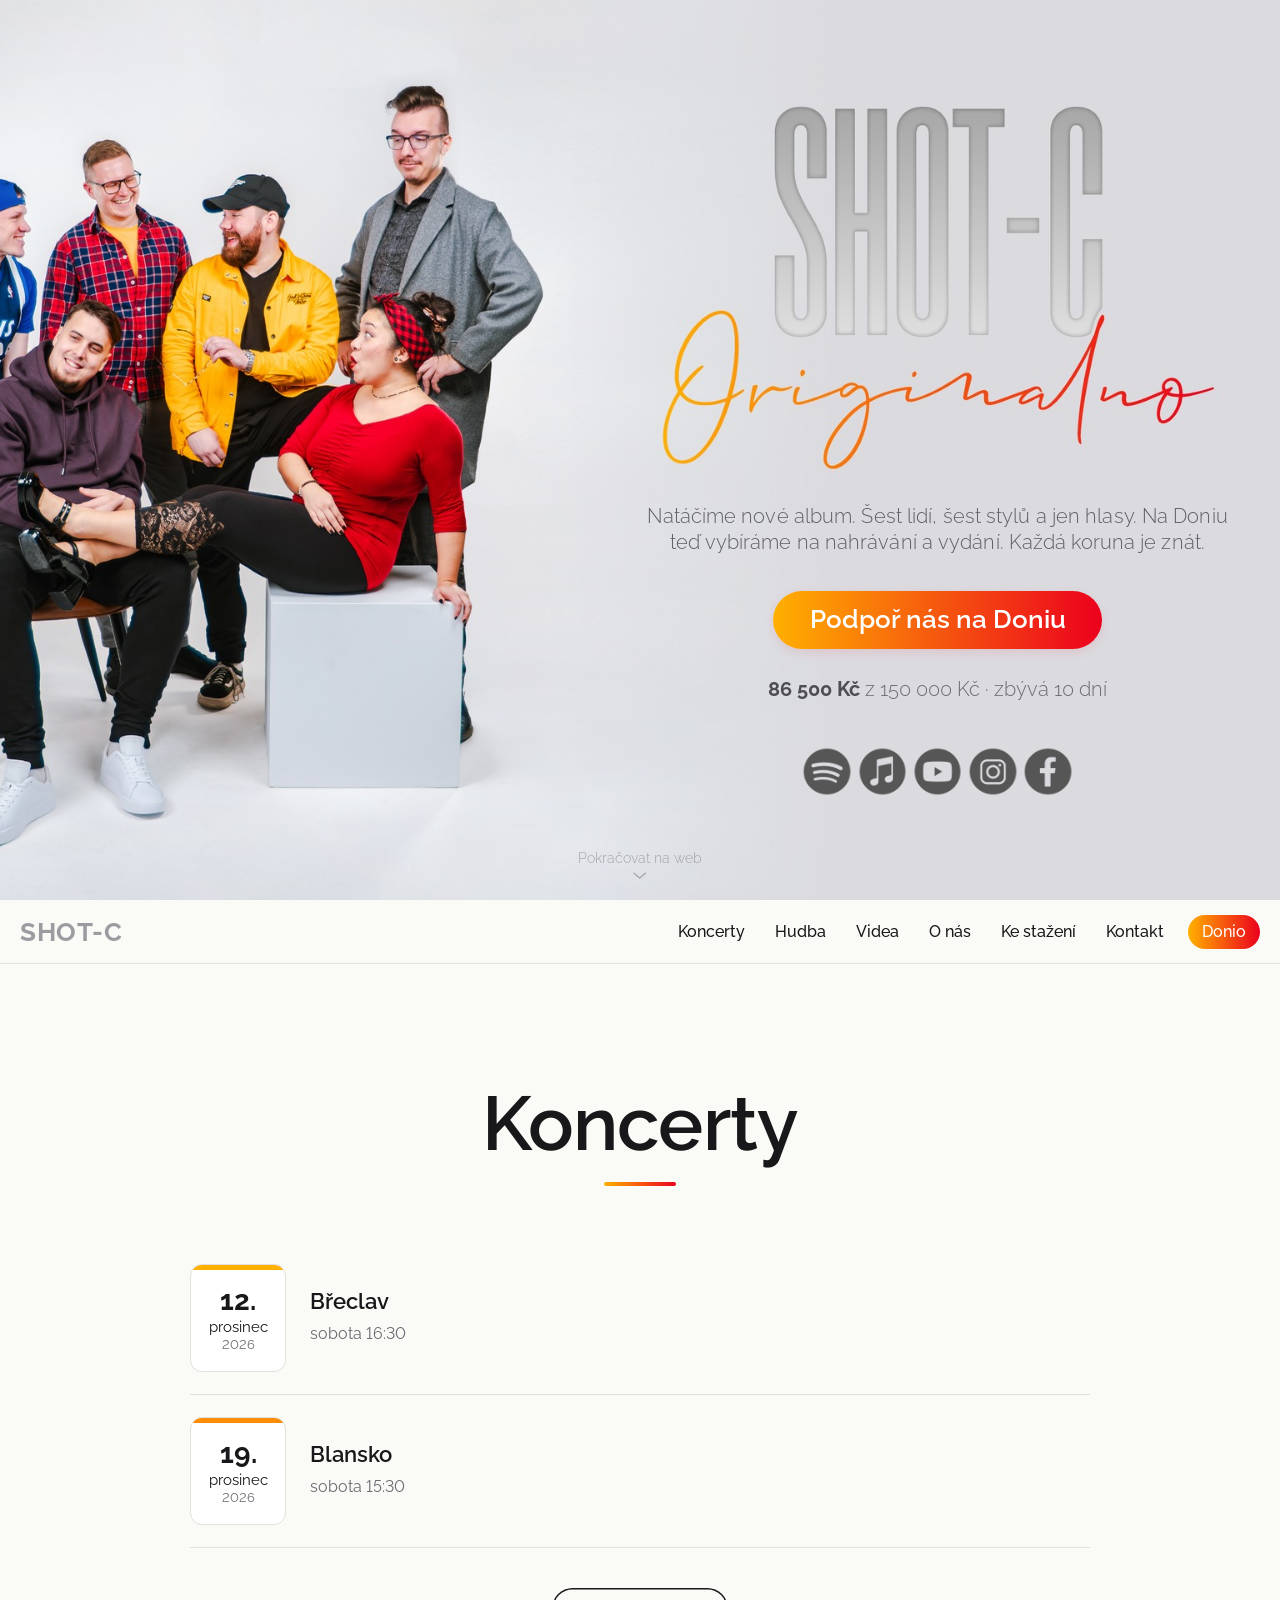
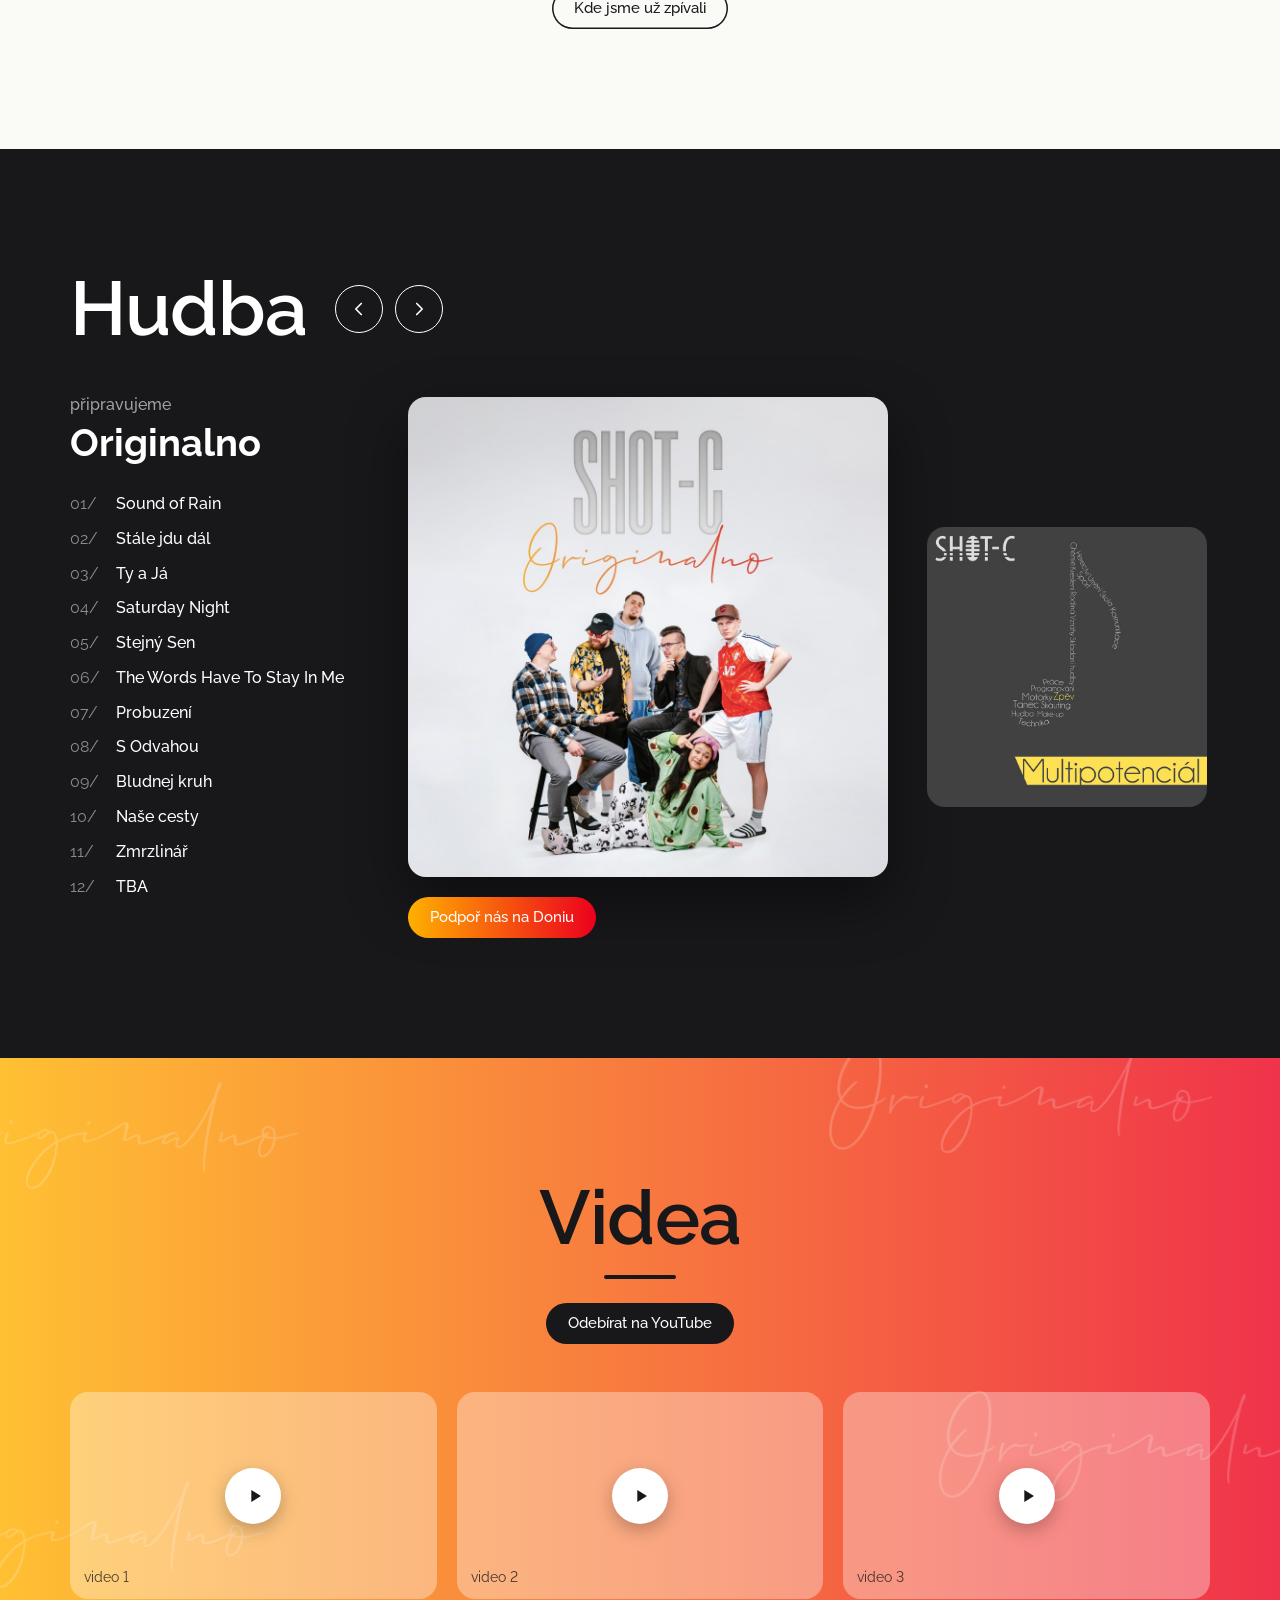
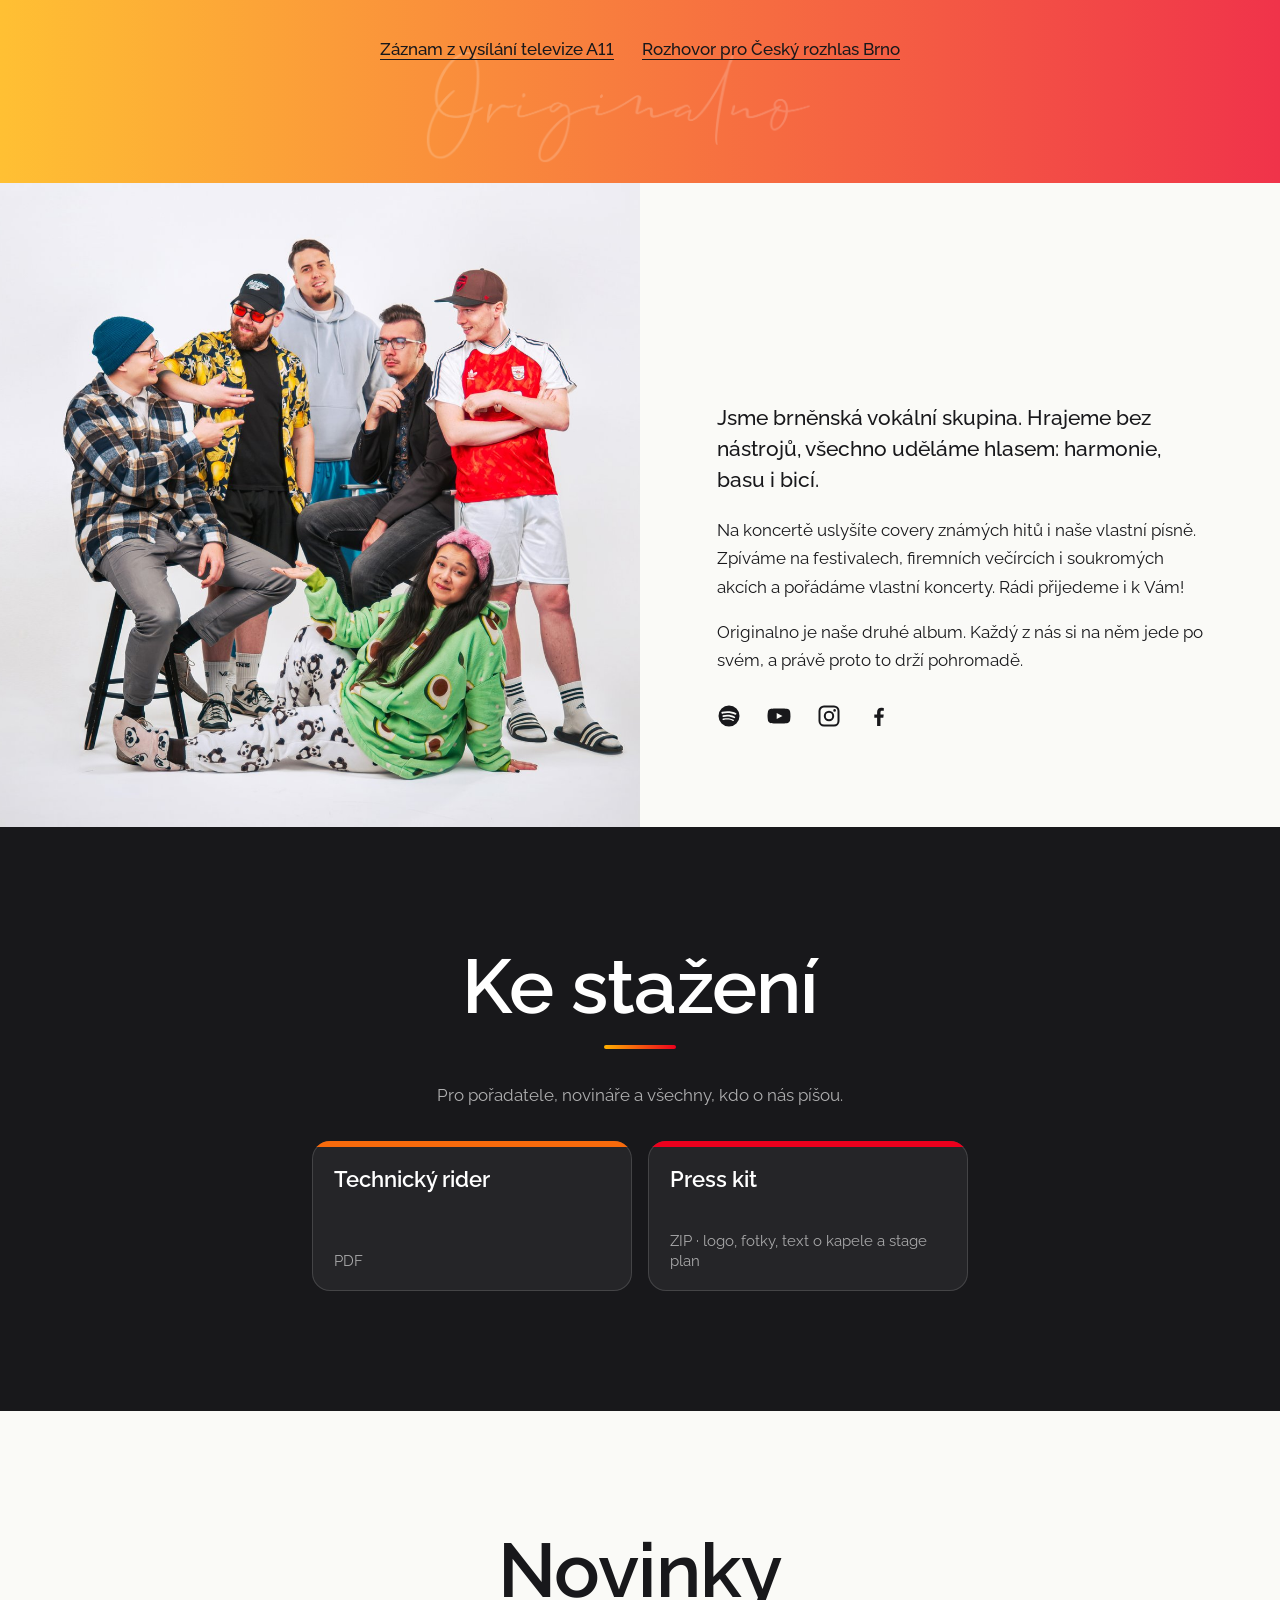
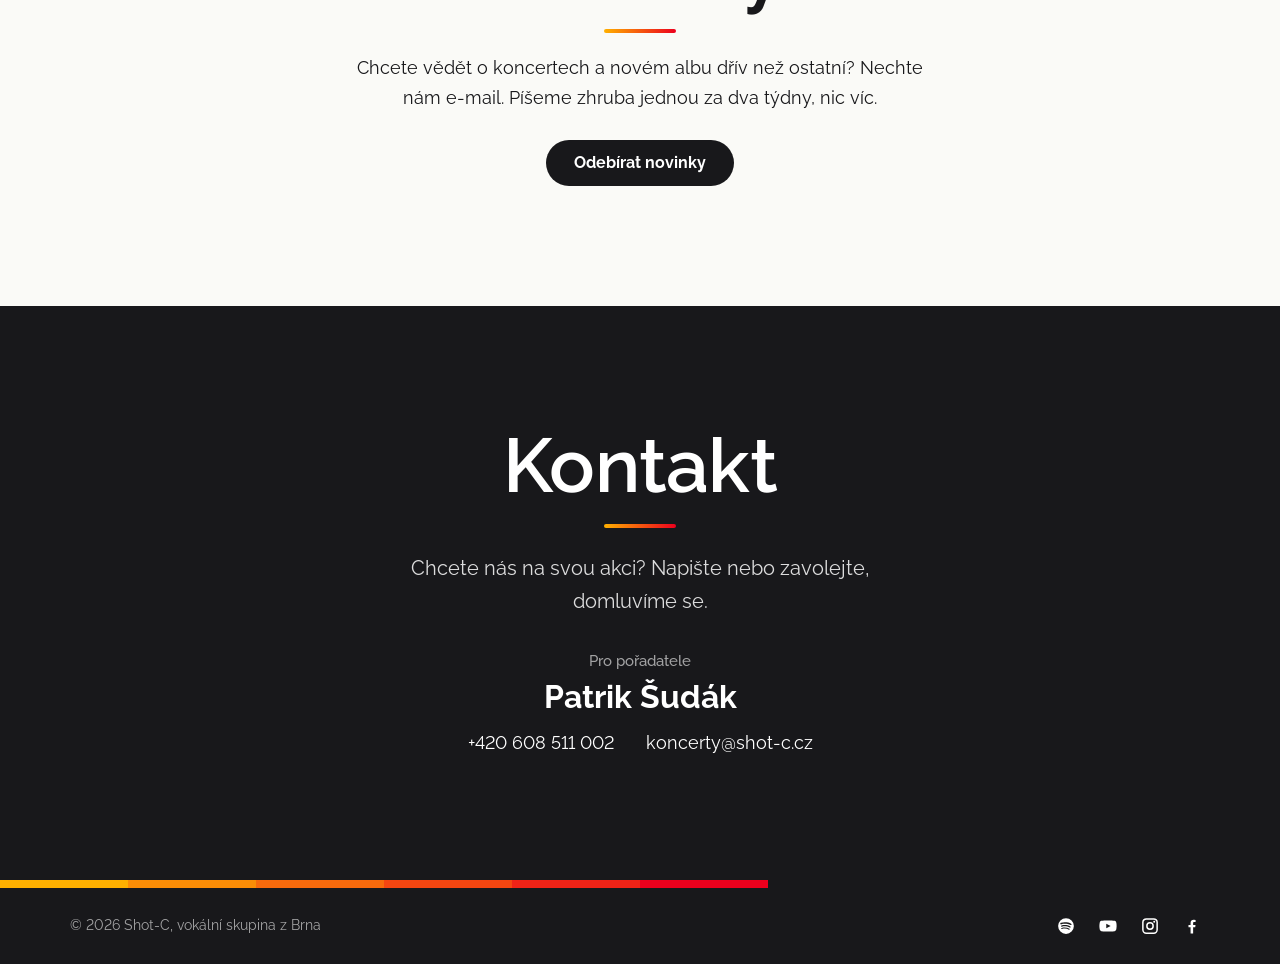
==== commit 8aa4dbe3: "Nový web na úvodní stránku shot-c.cz, starý web smazán - obsah novy-web/ přesunut do kořene, starý s" ====
--- a/index.html
+++ b/index.html
@@ -1,204 +1,288 @@
-<!DOCTYPE html>
+<!doctype html>
 <html lang="cs">
 <head>
   <meta charset="utf-8">
   <meta name="viewport" content="width=device-width, initial-scale=1">
-  <title>Vokální skupina SHOT-C</title>
-  <meta name="description" content="Vokální skupina Shot-C z Brna. Pět zpěváků, jeden beatboxer. Koncerty, hudba, novinky. Covery na známé hity i vlastní tvorba. Vokální kapela.">
+  <title>Shot-C | Originalno</title>
+  <meta name="description" content="Brněnská vokální skupina Shot-C. Natáčíme nové album Originalno a vybíráme na něj na Doniu.">
   <meta name="robots" content="max-image-preview:large">
-  <meta name="theme-color" content="#000000">
-
-  <!-- Open Graph / Twitter -->
   <link rel="canonical" href="https://shot-c.cz/">
   <meta property="og:url" content="https://shot-c.cz/">
   <meta property="og:type" content="website">
   <meta property="og:locale" content="cs_CZ">
-  <meta property="og:site_name" content="Shot-C Vocal Band">
-  <meta property="og:title" content="Vokální skupina SHOT-C">
-  <meta property="og:description" content="Vokální skupina Shot-C z Brna. Pět zpěváků, jeden beatboxer. Koncerty, hudba, novinky. Covery na známé hity i vlastní tvorba. Vokální kapela.">
-  <meta property="og:image" content="https://shot-c.cz/assets/img/cropped-cropped-DSC_1271-scaled-4.jpg">
+  <meta property="og:site_name" content="Shot-C">
+  <meta property="og:title" content="Shot-C | Originalno">
+  <meta property="og:description" content="Brněnská vokální skupina Shot-C. Natáčíme nové album Originalno a vybíráme na něj na Doniu.">
+  <meta property="og:image" content="https://shot-c.cz/assets/img/hero/hero-desktop.jpg">
+  <meta property="og:image:width" content="1920">
+  <meta property="og:image:height" content="1080">
   <meta name="twitter:card" content="summary_large_image">
-  <meta name="twitter:title" content="Vokální skupina SHOT-C">
-  <meta name="twitter:description" content="Vokální skupina Shot-C z Brna. Pět zpěváků, jeden beatboxer. Koncerty, hudba, novinky. Covery na známé hity i vlastní tvorba. Vokální kapela.">
-  <meta name="twitter:image" content="https://shot-c.cz/assets/img/cropped-cropped-DSC_1271-scaled-4.jpg">
-
+  <meta name="theme-color" content="#e1e1e4">
+  <link rel="preload" as="image" href="assets/img/hero/hero-desktop.jpg" media="(min-width: 761px) and (max-width: 1920px) and (min-aspect-ratio: 6/5) and (max-resolution: 1.49dppx), (min-width: 761px) and (max-width: 1099px) and (min-aspect-ratio: 6/5)">
+  <link rel="preload" as="image" href="assets/img/hero/hero-desktop-4k.jpg" media="(min-width: 1921px) and (min-aspect-ratio: 6/5), (min-width: 1100px) and (min-resolution: 1.5dppx) and (min-aspect-ratio: 6/5)">
+  <link rel="preload" as="image" href="assets/img/hero/hero-mobile.jpg" media="(max-width: 760px), (max-aspect-ratio: 6/5)">
   <link rel="icon" href="assets/img/cropped-SHOT-C-color1-32x32.png" sizes="32x32">
   <link rel="icon" href="assets/img/cropped-SHOT-C-color1-192x192.png" sizes="192x192">
   <link rel="apple-touch-icon" href="assets/img/cropped-SHOT-C-color1-180x180.png">
-  <link rel="preload" href="assets/fonts/raleway-1ptug8zys_skggpnyc0itw.woff2" as="font" type="font/woff2" crossorigin>
-  <link rel="stylesheet" href="assets/css/style.css">
-  <script>document.documentElement.className += ' js';</script>
+  <link rel="preconnect" href="https://fonts.googleapis.com">
+  <link rel="preconnect" href="https://fonts.gstatic.com" crossorigin>
+  <link href="https://fonts.googleapis.com/css2?family=Allura&family=Raleway:wght@300;400;500;600;700&display=swap" rel="stylesheet">
+  <script>
+    // Kotvy ze starého webu (do 11/2026) → sekce nového webu, ať staré odkazy nekončí nahoře.
+    (function () {
+      var map = { '#events': '#koncerty', '#album': '#hudba', '#recordings': '#hudba', '#bio': '#o-nas', '#contact': '#kontakt' };
+      if (map[location.hash]) history.replaceState(null, '', map[location.hash]);
+    })();
+  </script>
+  <link rel="stylesheet" href="assets/css/style.css?v=dev">
+  <link rel="stylesheet" href="assets/css/animations.css?v=dev">
 </head>
 <body>
-  <a class="skip-link" href="#content">Přeskočit na obsah</a>
-
-  <header class="site-header">
-    <div class="container header-inner">
-      <a class="logo" href="./"><img src="assets/img/SHOT-C-crop1.png" width="1024" height="435" alt="Shot-C Vocal Band"></a>
-      <button class="nav-toggle" type="button" aria-expanded="false" aria-controls="site-nav">
-        <span class="nav-toggle-bars" aria-hidden="true"></span>
-        <span class="sr-only">Menu</span>
-      </button>
-      <nav id="site-nav" class="site-nav" aria-label="Hlavní menu">
-        <ul>
-          <li><a href="#album">Album</a></li>
-          <li><a href="#events">Akce</a></li>
-          <li><a href="#bio">O nás</a></li>
-          <li><a href="#contact">Sledujte nás</a></li>
-          <li><a href="#contact">Kontakt</a></li>
-        </ul>
-      </nav>
+  <!-- Sada ikon, používá se přes <use href="#i-…"> -->
+  <svg width="0" height="0" style="position:absolute" aria-hidden="true">
+    <symbol id="i-spotify" viewBox="0 0 24 24"><path fill="currentColor" d="M12 1.5a10.5 10.5 0 1 0 0 21 10.5 10.5 0 0 0 0-21Zm4.8 15.2a.7.7 0 0 1-.9.2c-2.5-1.5-5.6-1.8-9.3-1a.7.7 0 1 1-.3-1.3c4-.9 7.5-.5 10.3 1.2.3.2.4.6.2.9Zm1.3-2.9a.8.8 0 0 1-1.1.3c-2.8-1.7-7.1-2.2-10.5-1.2a.8.8 0 1 1-.5-1.6c3.8-1.1 8.6-.6 11.8 1.4.4.2.5.7.3 1.1Zm.1-3c-3.4-2-9-2.2-12.2-1.2a1 1 0 1 1-.6-1.8c3.7-1.1 9.9-.9 13.8 1.4a1 1 0 0 1-1 1.6Z"/></symbol>
+    <symbol id="i-apple" viewBox="0 0 24 24"><path fill="currentColor" d="M5 2h14a3 3 0 0 1 3 3v14a3 3 0 0 1-3 3H5a3 3 0 0 1-3-3V5a3 3 0 0 1 3-3Zm11.5 3.2-6.6 1.4a.8.8 0 0 0-.6.8v7.4a2.6 2.6 0 1 0 1.5 2.4V10l5-1v4.3a2.6 2.6 0 1 0 1.5 2.3V5.9a.8.8 0 0 0-.8-.7Z"/></symbol>
+    <symbol id="i-youtube" viewBox="0 0 24 24"><path fill="currentColor" d="M23 7.2a3 3 0 0 0-2.1-2.1C19 4.6 12 4.6 12 4.6s-7 0-8.9.5A3 3 0 0 0 1 7.2 31 31 0 0 0 .5 12 31 31 0 0 0 1 16.8a3 3 0 0 0 2.1 2.1c1.9.5 8.9.5 8.9.5s7 0 8.9-.5a3 3 0 0 0 2.1-2.1c.4-1.6.5-4.8.5-4.8s0-3.2-.5-4.8ZM9.7 15V9l5.8 3-5.8 3Z"/></symbol>
+    <symbol id="i-instagram" viewBox="0 0 24 24"><path fill="none" stroke="currentColor" stroke-width="2" d="M7 2.5h10A4.5 4.5 0 0 1 21.5 7v10a4.5 4.5 0 0 1-4.5 4.5H7A4.5 4.5 0 0 1 2.5 17V7A4.5 4.5 0 0 1 7 2.5Z"/><circle cx="12" cy="12" r="4.2" fill="none" stroke="currentColor" stroke-width="2"/><circle cx="17.6" cy="6.4" r="1.3" fill="currentColor"/></symbol>
+    <symbol id="i-facebook" viewBox="0 0 24 24"><path fill="currentColor" d="M13.5 22v-8.2h2.8l.4-3.3h-3.2V8.4c0-.9.3-1.6 1.6-1.6h1.7V3.9a23 23 0 0 0-2.5-.1c-2.5 0-4.2 1.5-4.2 4.3v2.4H7.3v3.3h2.8V22h3.4Z"/></symbol>
+    <symbol id="i-pin" viewBox="0 0 24 24"><path fill="none" stroke="currentColor" stroke-width="1.8" d="M12 21s-6.5-6-6.5-11a6.5 6.5 0 0 1 13 0c0 5-6.5 11-6.5 11Z"/><circle cx="12" cy="10" r="2.3" fill="none" stroke="currentColor" stroke-width="1.8"/></symbol>
+    <symbol id="i-play" viewBox="0 0 24 24"><path fill="currentColor" d="M8 5.5v13l10.5-6.5L8 5.5Z"/></symbol>
+    <symbol id="i-left" viewBox="0 0 24 24"><path fill="none" stroke="currentColor" stroke-width="1.8" stroke-linecap="round" stroke-linejoin="round" d="m14.5 6-6 6 6 6"/></symbol>
+    <symbol id="i-right" viewBox="0 0 24 24"><path fill="none" stroke="currentColor" stroke-width="1.8" stroke-linecap="round" stroke-linejoin="round" d="m9.5 6 6 6-6 6"/></symbol>
+  </svg>
+
+  <a class="skip" href="#web">Přeskočit na obsah</a>
+
+  <!-- ===== HERO: kampaň na Doniu =====
+       Logo SHOT-C a nápis Originalno jsou součástí grafiky na pozadí
+       (assets/img/hero/hero-desktop.jpg, na mobilu hero-mobile.jpg), texty pod nimi jsou živé. -->
+  <header class="hero" id="top">
+    <h1 class="visually-hidden">Shot-C: nové album Originalno</h1>
+    <div class="hero__stage">
+      <div class="hero__text">
+        <p class="hero__lead">Natáčíme nové album. Šest lidí, šest stylů a&nbsp;jen hlasy. Na&nbsp;Doniu teď vybíráme na&nbsp;nahrávání a&nbsp;vydání. Každá koruna je znát.</p>
+
+        <a class="btn btn--donio hero__btn" href="#" data-donio-link>Podpoř nás na Doniu</a>
+
+        <div class="campaign" data-campaign>
+          <div class="campaign__bar" role="progressbar" aria-label="Vybráno na Doniu" aria-valuemin="0" aria-valuemax="100" aria-valuenow="0">
+            <span class="campaign__fill"></span>
+          </div>
+          <p class="campaign__numbers">
+            <strong data-raised>0&nbsp;Kč</strong> z&nbsp;<span data-goal>0&nbsp;Kč</span>
+            <span class="campaign__sep">·</span>
+            <span data-days>zbývá ? dní</span>
+          </p>
+        </div>
+
+        <ul class="hero__icons" aria-label="Najdete nás na">
+          <li><a href="https://open.spotify.com/album/1ZzoX03czOYonL08fPU2iG" target="_blank" rel="noopener"><img src="assets/img/hero/icon-spotify.png" alt="Spotify" width="120" height="120"></a></li>
+          <li><a href="https://music.apple.com/cz/album/multipotenci%C3%A1l/1556291117" target="_blank" rel="noopener"><img src="assets/img/hero/icon-apple-music.png" alt="Apple Music" width="120" height="120"></a></li>
+          <li><a href="https://youtube.com/c/ShotCVocalBand" target="_blank" rel="noopener"><img src="assets/img/hero/icon-youtube.png" alt="YouTube" width="120" height="120"></a></li>
+          <li><a href="https://www.instagram.com/shotc.band" target="_blank" rel="noopener"><img src="assets/img/hero/icon-instagram.png" alt="Instagram" width="120" height="120"></a></li>
+          <li><a href="https://www.facebook.com/czshotc/" target="_blank" rel="noopener"><img src="assets/img/hero/icon-facebook.png" alt="Facebook" width="120" height="120"></a></li>
+        </ul>
+      </div>
     </div>
+
+    <a class="hero__next" href="#web">
+      Pokračovat na web
+      <svg viewBox="0 0 24 24" width="22" height="22" aria-hidden="true"><path d="m5 9 7 6 7-6" fill="none" stroke="currentColor" stroke-width="1.6" stroke-linecap="round" stroke-linejoin="round"/></svg>
+    </a>
   </header>
-  <div class="notice" role="note">
-    <div class="container notice-inner">
-      <span class="notice-icon" aria-hidden="true">!</span>
-      <p>Web je aktuálně v rekonstrukci a pracujeme na něm. Pokud něco nefunguje správně, omlouváme se.</p>
-    </div>
-  </div>
-
-  <main id="content">
-    <section class="hero" aria-labelledby="hero-title">
-      <img class="hero-img" src="assets/img/LBL_2894-1280.jpg" srcset="assets/img/LBL_2894-1280.jpg 1280w, assets/img/LBL_2894-scaled.jpg 2560w" sizes="100vw" width="2560" height="1709" alt="Shot-C na pódiu před plným hledištěm" fetchpriority="high">
-      <div class="hero-text">
-        <h1 id="hero-title">Shot-C</h1>
-        <p class="hero-sub">Vokální skupina</p>
-      </div>
-    </section>
-
-    <section id="events" class="section section-events" aria-labelledby="events-title">
-      <div class="band band-dark band-slant-down">
-        <div class="container">
-          <h2 id="events-title" class="title-xl">Kde budeme hrát</h2>
-        </div>
-      </div>
-      <div class="container events-wrap">
-        <div data-events data-events-mode="upcoming" data-events-src="data/events.json">
-          <p class="events-status">Načítám koncerty…</p>
-        </div>
-        <noscript>
-          <p class="events-status">Pro zobrazení seznamu koncertů je potřeba JavaScript. Aktuální informace najdete na našich sociálních sítích:
-            <a href="https://www.facebook.com/czshotc/" target="_blank" rel="noopener noreferrer">Facebook</a>,
-            <a href="https://www.instagram.com/shotc.band" target="_blank" rel="noopener noreferrer">Instagram</a>,
-            <a href="https://youtube.com/c/ShotCVocalBand" target="_blank" rel="noopener noreferrer">YouTube</a>
-            nebo nám napište na <a href="mailto:info@shot-c.cz">info@shot-c.cz</a>.</p>
-        </noscript>
-        <p class="events-more"><a class="button" href="koncerty/">Předchozí koncerty</a></p>
-      </div>
-    </section>
-
-    <section id="recordings" class="section section-light" aria-labelledby="recordings-title">
-      <div class="slant slant-top" aria-hidden="true"></div>
-      <div class="container">
-        <h2 id="recordings-title" class="title-xl">Nejnovější záznamy</h2>
-        <ul class="pointer-list">
-          <li><a href="https://tv.a11.cz/video/21622-miroslav-dvorak-pavel-bursik-kapela-shot-c/" target="_blank" rel="noopener noreferrer">Záznam z vysílání televize A11 (1:23:59)<span class="sr-only"> (otevře se v nové záložce)</span></a></li>
-          <li><a href="https://brno.rozhlas.cz/jejich-hudba-je-tvorena-lidskymi-hlasy-brnenska-skupina-shot-c-o-vokalni-9437942" target="_blank" rel="noopener noreferrer">Záznam z vysílání rádia ČR Brno<span class="sr-only"> (otevře se v nové záložce)</span></a></li>
-        </ul>
-      </div>
-    </section>
-
-    <section id="album" class="section section-light section-album" aria-labelledby="album-title">
-      <div class="container">
-        <h2 id="album-title" class="title-xl">Album</h2>
-        <div class="album-grid">
-          <p class="text-l">Poslechněte si naše debutové album na Spotify nebo Apple Music.</p>
-          <ul class="button-stack">
-            <li><a class="button" href="https://open.spotify.com/album/1ZzoX03czOYonL08fPU2iG?si=iO49YvCSSW6GAtT6gYm_jw" target="_blank" rel="noopener noreferrer">Spotify<span class="sr-only"> (otevře se v nové záložce)</span></a></li>
-            <li><a class="button" href="https://music.apple.com/cz/album/multipotenci%C3%A1l/1556291117" target="_blank" rel="noopener noreferrer">Apple music<span class="sr-only"> (otevře se v nové záložce)</span></a></li>
-            <li><a class="button" href="https://music.youtube.com/playlist?list=OLAK5uy_mW4rZAc2PUHHcQGYXWyt-B1xyLEvFyDtU" target="_blank" rel="noopener noreferrer">Google Play Music<span class="sr-only"> (YouTube Music, otevře se v nové záložce)</span></a></li>
-          </ul>
-        </div>
-      </div>
-    </section>
-
-    <!-- Image carousel on the live site (Elementor swiper, 3 per view); here a horizontally scrollable strip without JS. -->
-    <ul class="gallery" tabindex="0" aria-label="Fotografie skupiny Shot-C">
-      <li><img src="assets/img/LBL_2799-1024x684.jpg" width="1024" height="684" alt="LBL_2799" loading="lazy"></li>
-      <li><img src="assets/img/cropped-cropped-DSC_1271-scaled-4-1024x575.jpg" width="1024" height="575" alt="cropped-cropped-DSC_1271-scaled-4.jpg" loading="lazy"></li>
-      <li><img src="assets/img/LBL_2756-1024x684.jpg" width="1024" height="684" alt="LBL_2756" loading="lazy"></li>
-      <li><img src="assets/img/2J1A9259-1-1024x683.jpg" width="1024" height="683" alt="2J1A9259" loading="lazy"></li>
-      <li><img src="assets/img/DSC_4160-1024x684.jpg" width="1024" height="684" alt="DSC_4160" loading="lazy"></li>
-      <li><img src="assets/img/LBL_2832-1024x684.jpg" width="1024" height="684" alt="LBL_2832" loading="lazy"></li>
-      <li><img src="assets/img/DSC_0902-1024x684.jpg" width="1024" height="684" alt="DSC_0902" loading="lazy"></li>
+
+  <!-- ===== KLASICKÝ WEB ===== -->
+  <nav class="nav" id="web" aria-label="Hlavní menu">
+    <a class="nav__logo" href="#top">Shot-C</a>
+    <button class="nav__toggle" type="button" aria-expanded="false" aria-controls="menu">Menu</button>
+    <ul class="nav__menu" id="menu">
+      <li><a href="#koncerty">Koncerty</a></li>
+      <li><a href="#hudba">Hudba</a></li>
+      <li><a href="#videa">Videa</a></li>
+      <li><a href="#o-nas">O&nbsp;nás</a></li>
+      <li><a href="#ke-stazeni">Ke stažení</a></li>
+      <li><a href="#kontakt">Kontakt</a></li>
+      <li><a class="nav__donio" href="#" data-donio-link>Donio</a></li>
     </ul>
-
-    <section id="bio" class="section section-dark" aria-labelledby="bio-title">
-      <div class="container">
-        <div class="bio-grid">
-          <div class="bio-text">
-            <h2 id="bio-title" class="title-xl bio-title">Shot-C</h2>
-            <p class="title-m bio-sub">Česká vokální skupina</p>
-            <hr class="rule">
-            <h3 class="title-m">Něco málo o nás</h3>
-            <p class="text-l text-muted">Jsme brněnská vokální skupina Shot-C.<br>Přinášíme Vám show, během které si můžete poslechnout covery na známé hity i naše originální písně.<br>Představujeme netradiční podání hudby ve formě vokálních harmonií a beatboxu. Během našeho působení jsme získali zkušenosti s vystupováním na festivalech, firemních večírcích i soukromých akcích. Pořádáme také vlastní koncerty.<br>Rádi přijedeme i k Vám!</p>
+  </nav>
+
+  <main>
+    <!-- Koncerty -->
+    <section class="section" id="koncerty">
+      <div class="wrap wrap--narrow">
+        <h2 class="title">Koncerty</h2>
+        <ol class="gigs" data-gigs aria-live="polite">
+          <li class="gigs__empty">Načítám koncerty…</li>
+        </ol>
+        <div class="center">
+          <button class="btn btn--line" type="button" data-past-toggle aria-expanded="false" aria-controls="past">Kde jsme už zpívali</button>
+        </div>
+        <ol class="gigs gigs--past" id="past" data-gigs-past hidden></ol>
+        <noscript><p>Seznam koncertů potřebuje JavaScript. Aktuální info najdete na našem <a href="https://www.facebook.com/czshotc/">Facebooku</a>.</p></noscript>
+      </div>
+    </section>
+
+    <!-- Hudba: diskografie s přepínáním alb (tmavá, ať vynikne světlý obal Originalna) -->
+    <section class="section section--dark" id="hudba">
+      <div class="wrap">
+        <div class="disc-head">
+          <h2 class="title title--left">Hudba</h2>
+          <div class="arrows">
+            <button type="button" data-disc="-1" aria-label="Předchozí album"><svg><use href="#i-left"/></svg></button>
+            <button type="button" data-disc="1" aria-label="Další album"><svg><use href="#i-right"/></svg></button>
           </div>
-          <figure class="bio-photo">
-            <a href="assets/img/DSC_1256_ed-scaled.jpg"><img src="assets/img/DSC_1256_ed-1024x683.jpg" srcset="assets/img/DSC_1256_ed-1024x683.jpg 1024w, assets/img/DSC_1256_ed-scaled.jpg 2560w" sizes="(min-width: 768px) 50vw, 100vw" width="1024" height="683" alt="Shot-C v pohodě" loading="lazy"></a>
-          </figure>
-        </div>
-
-        <hr class="rule rule-yellow">
-        <h3 class="sr-only">Členové skupiny</h3>
-        <ul class="members">
-          <li class="member">
-            <div class="member-text"><h4>Jiří Pavlačka</h4><p>Barytenor</p></div>
-            <img src="assets/img/DSC_0286-1-01-1024x683.jpeg" width="1024" height="683" alt="Jirka" loading="lazy">
-          </li>
-          <li class="member">
-            <div class="member-text"><h4>Filip Jahn</h4><p>Beatbox</p></div>
-            <img src="assets/img/DSC_0139-1024x683.jpg" width="1024" height="683" alt="Filip" loading="lazy">
-          </li>
-          <li class="member">
-            <div class="member-text"><h4>Patrik Šudák</h4><p>Tenor</p></div>
-            <img src="assets/img/DSC_0115-1024x683.jpg" width="1024" height="683" alt="Patrik" loading="lazy">
-          </li>
-          <li class="member">
-            <div class="member-text"><h4>Dalibor Hradský</h4><p>Baryton</p></div>
-            <img src="assets/img/DSC_0059-1024x683.jpg" width="1024" height="683" alt="Dalibor" loading="lazy">
-          </li>
-          <li class="member member-portrait">
-            <div class="member-text"><h4>Tomáš Pizúr (TOMI P)</h4><p>Bass</p></div>
-            <img src="assets/img/DSC_00032-683x1024.jpg" width="683" height="1024" alt="Tomi" loading="lazy">
-          </li>
-          <li class="member member-portrait">
-            <div class="member-text"><h4>Andrea Simba Hradská</h4><p>Alt</p></div>
-            <img src="assets/img/DSC_0231-683x1024.jpg" width="683" height="1024" alt="Simba" loading="lazy">
-          </li>
-        </ul>
-      </div>
-    </section>
-
-    <section id="contact" class="section section-grey" aria-labelledby="follow-title">
-      <div class="container contact">
-        <h2 id="follow-title" class="title-m">Sledujte nás</h2>
-        <ul class="social">
-          <li><a href="https://www.facebook.com/czshotc/" target="_blank" rel="noopener noreferrer"><img src="assets/img/icons/facebook.svg" width="40" height="40" alt="Facebook"></a></li>
-          <li><a href="https://www.instagram.com/shotc.band" target="_blank" rel="noopener noreferrer"><img src="assets/img/icons/instagram.svg" width="40" height="40" alt="Instagram"></a></li>
-          <li><a href="https://youtube.com/c/ShotCVocalBand" target="_blank" rel="noopener noreferrer"><img src="assets/img/icons/youtube.svg" width="40" height="40" alt="Youtube"></a></li>
-          <li><a href="mailto:info@shot-c.cz"><img src="assets/img/icons/email.svg" width="40" height="40" alt="E-mail"></a></li>
-        </ul>
-
-        <h2 class="title-m">Ke stažení</h2>
-        <p><a class="button" href="assets/files/Shot-C-techrider-2023.pdf" target="_blank" rel="noopener noreferrer">Technický rider<span class="sr-only"> (PDF, otevře se v nové záložce)</span></a></p>
-
-        <h2 class="title-m">Pro pořadatele</h2>
-        <ul class="contact-list">
-          <li><svg aria-hidden="true" viewBox="0 0 448 512" width="24" height="24"><path fill="currentColor" d="M224 256c70.7 0 128-57.3 128-128S294.7 0 224 0 96 57.3 96 128s57.3 128 128 128zm89.6 32h-16.7c-22.2 10.2-46.9 16-72.9 16s-50.6-5.8-72.9-16h-16.7C60.2 288 0 348.2 0 422.4V464c0 26.5 21.5 48 48 48h352c26.5 0 48-21.5 48-48v-41.6c0-74.2-60.2-134.4-134.4-134.4z"/></svg>Patrik Šudák</li>
-          <li><svg aria-hidden="true" viewBox="0 0 512 512" width="24" height="24"><path fill="currentColor" d="M497.4 361.8l-112-48a24 24 0 0 0-28 6.9l-49.6 60.6A370.7 370.7 0 0 1 130.6 204.1l60.6-49.6a23.9 23.9 0 0 0 6.9-28l-48-112A24.2 24.2 0 0 0 122.6.6l-104 24A24 24 0 0 0 0 48c0 256.5 207.9 464 464 464a24 24 0 0 0 23.4-18.6l24-104a24.3 24.3 0 0 0-14-27.6z"/></svg><a href="tel:+420608511002">+420 608 511 002</a></li>
-          <li><svg aria-hidden="true" viewBox="0 0 24 24" width="24" height="24"><rect x="3" y="5.5" width="18" height="13" rx="1.5" fill="none" stroke="currentColor" stroke-width="2"/><path d="M3.5 6.5l8.5 6.5 8.5-6.5" fill="none" stroke="currentColor" stroke-width="2"/></svg><a href="mailto:koncerty@shot-c.cz">koncerty@shot-c.cz</a></li>
-        </ul>
+        </div>
+
+        <div class="discs" data-discs>
+          <article class="disc is-active">
+            <div class="disc__info">
+              <p class="disc__year">připravujeme</p>
+              <h3 class="disc__name">Originalno</h3>
+              <ol class="tracks">
+                <li><span>01/</span>Sound of Rain</li>
+                <li><span>02/</span>Stále jdu dál</li>
+                <li><span>03/</span>Ty a Já</li>
+                <li><span>04/</span>Saturday Night</li>
+                <li><span>05/</span>Stejný Sen</li>
+                <li><span>06/</span>The Words Have To Stay In Me</li>
+                <li><span>07/</span>Probuzení</li>
+                <li><span>08/</span>S Odvahou</li>
+                <li><span>09/</span>Bludnej kruh</li>
+                <li><span>10/</span>Naše cesty</li>
+                <li><span>11/</span>Zmrzlinář</li>
+                <li><span>12/</span>TBA</li>
+              </ol>
+            </div>
+            <div class="disc__main">
+              <div class="disc__cover disc__cover--img"><img src="assets/img/originalno.jpg" alt="Obal alba Originalno" width="1000" height="1000" loading="lazy"></div>
+              <div class="disc__btns">
+                <a class="btn btn--donio btn--sq" href="#" data-donio-link>Podpoř nás na Doniu</a>
+              </div>
+            </div>
+            <div class="disc__next disc__cover--img" aria-hidden="true"><img src="assets/img/multipotencial.jpg" alt="" width="800" height="800" loading="lazy"></div>
+          </article>
+
+          <article class="disc">
+            <div class="disc__info">
+              <p class="disc__year">debut · 2021</p>
+              <h3 class="disc__name">Multipotenciál</h3>
+              <ol class="tracks">
+                <li><span>01/</span>Ain&rsquo;t No Sunshine</li>
+                <li><span>02/</span>Hey Ya!</li>
+                <li><span>03/</span>House of the Rising Sun</li>
+                <li><span>04/</span>Do Kapsy si Lhát</li>
+                <li><span>05/</span>Like Leaves We&rsquo;ll Fall In Love</li>
+                <li><span>06/</span>Multipotenciál</li>
+                <li><span>07/</span>Next To Me</li>
+                <li><span>08/</span>Sound of Silence</li>
+                <li><span>09/</span>Veď mě dál, cesto má</li>
+                <li><span>10/</span>Mezi Horami</li>
+                <li><span>11/</span>Život plný snů</li>
+              </ol>
+            </div>
+            <div class="disc__main">
+              <div class="disc__cover disc__cover--img"><img src="assets/img/multipotencial.jpg" alt="Obal alba Multipotenciál" width="800" height="800" loading="lazy"></div>
+              <div class="disc__btns">
+                <a class="btn btn--sq btn--stream btn--spotify" href="https://open.spotify.com/album/1ZzoX03czOYonL08fPU2iG" target="_blank" rel="noopener"><svg><use href="#i-spotify"/></svg>Spotify</a>
+                <a class="btn btn--sq btn--stream btn--apple" href="https://music.apple.com/cz/album/multipotenci%C3%A1l/1556291117" target="_blank" rel="noopener"><svg><use href="#i-apple"/></svg>Apple Music</a>
+                <a class="btn btn--sq btn--stream btn--ytmusic" href="https://music.youtube.com/playlist?list=OLAK5uy_mW4rZAc2PUHHcQGYXWyt-B1xyLEvFyDtU" target="_blank" rel="noopener"><svg><use href="#i-youtube"/></svg>YouTube Music</a>
+              </div>
+            </div>
+            <div class="disc__next disc__cover--img" aria-hidden="true"><img src="assets/img/originalno.jpg" alt="" width="1000" height="1000" loading="lazy"></div>
+          </article>
+        </div>
+      </div>
+    </section>
+
+    <!-- Videa: barevný pás s obrysovým nápisem v pozadí -->
+    <section class="section videos" id="videa">
+      <div class="videos__bg" aria-hidden="true">
+        <span></span><span></span><span></span><span></span><span></span>
+      </div>
+      <div class="wrap videos__inner">
+        <h2 class="title">Videa</h2>
+        <div class="center">
+          <a class="btn btn--sq" href="https://youtube.com/c/ShotCVocalBand" target="_blank" rel="noopener">Odebírat na YouTube</a>
+        </div>
+        <ul class="video-grid" data-videos>
+          <li><a class="video" href="https://youtube.com/c/ShotCVocalBand" target="_blank" rel="noopener"><span class="video__play"><svg><use href="#i-play"/></svg></span><span class="video__label">video 1</span></a></li>
+          <li><a class="video" href="https://youtube.com/c/ShotCVocalBand" target="_blank" rel="noopener"><span class="video__play"><svg><use href="#i-play"/></svg></span><span class="video__label">video 2</span></a></li>
+          <li><a class="video" href="https://youtube.com/c/ShotCVocalBand" target="_blank" rel="noopener"><span class="video__play"><svg><use href="#i-play"/></svg></span><span class="video__label">video 3</span></a></li>
+        </ul>
+        <ul class="press">
+          <li><a href="https://tv.a11.cz/video/21622-miroslav-dvorak-pavel-bursik-kapela-shot-c/" target="_blank" rel="noopener">Záznam z&nbsp;vysílání televize A11</a></li>
+          <li><a href="https://brno.rozhlas.cz/jejich-hudba-je-tvorena-lidskymi-hlasy-brnenska-skupina-shot-c-o-vokalni-9437942" target="_blank" rel="noopener">Rozhovor pro Český rozhlas Brno</a></li>
+        </ul>
+      </div>
+    </section>
+
+    <!-- O nás: půlka fotka, půlka text -->
+    <section class="bio" id="o-nas">
+      <div class="bio__photo"><img src="assets/img/o-nas.jpg" alt="Shot-C: všech šest členů kapely na společné fotce" width="1600" height="1200" loading="lazy"></div>
+      <div class="bio__text">
+        <h2 class="title title--left">O&nbsp;nás</h2>
+        <p class="bio__lead">Jsme brněnská vokální skupina. Hrajeme bez nástrojů, všechno uděláme hlasem: harmonie, basu i&nbsp;bicí.</p>
+        <p>Na koncertě uslyšíte covery známých hitů i&nbsp;naše vlastní písně. Zpíváme na festivalech, firemních večírcích i&nbsp;soukromých akcích a&nbsp;pořádáme vlastní koncerty. Rádi přijedeme i&nbsp;k&nbsp;Vám!</p>
+        <p>Originalno je naše druhé album. Každý z&nbsp;nás si na něm jede po svém, a&nbsp;právě proto to drží pohromadě.</p>
+        <ul class="icons bio__icons" aria-label="Sledujte nás">
+          <li><a href="https://open.spotify.com/album/1ZzoX03czOYonL08fPU2iG" target="_blank" rel="noopener" aria-label="Spotify"><svg><use href="#i-spotify"/></svg></a></li>
+          <li><a href="https://youtube.com/c/ShotCVocalBand" target="_blank" rel="noopener" aria-label="YouTube"><svg><use href="#i-youtube"/></svg></a></li>
+          <li><a href="https://www.instagram.com/shotc.band" target="_blank" rel="noopener" aria-label="Instagram"><svg><use href="#i-instagram"/></svg></a></li>
+          <li><a href="https://www.facebook.com/czshotc/" target="_blank" rel="noopener" aria-label="Facebook"><svg><use href="#i-facebook"/></svg></a></li>
+        </ul>
+      </div>
+    </section>
+
+    <!-- Ke stažení -->
+    <section class="section section--dark" id="ke-stazeni">
+      <div class="wrap">
+        <h2 class="title">Ke stažení</h2>
+        <p class="intro">Pro pořadatele, novináře a&nbsp;všechny, kdo o&nbsp;nás píšou.</p>
+        <ul class="downloads">
+          <li><a class="dl dl--1" href="assets/files/Shot-C-techrider-2025.pdf" target="_blank" rel="noopener"><strong>Technický rider</strong><span>PDF</span></a></li>
+          <li><a class="dl dl--2" href="assets/files/Shot-C-press-kit.zip" download><strong>Press kit</strong><span>ZIP · logo, fotky, text o&nbsp;kapele a&nbsp;stage plan</span></a></li>
+        </ul>
+      </div>
+    </section>
+
+    <!-- Newsletter: tlačítko vede na hostovaný formulář Senderu (žádný kód ani klíče na webu) -->
+    <section class="section newsletter" id="newsletter">
+      <div class="wrap wrap--narrow center">
+        <h2 class="title">Novinky</h2>
+        <p class="newsletter__lead">Chcete vědět o&nbsp;koncertech a&nbsp;novém albu dřív než ostatní? Nechte nám e-mail. Píšeme zhruba jednou za dva týdny, nic víc.</p>
+        <a class="btn" href="https://stats.sender.net/forms/aADB17/view" target="_blank" rel="noopener">Odebírat novinky</a>
+      </div>
+    </section>
+
+    <!-- Kontakt -->
+    <section class="section section--dark" id="kontakt">
+      <div class="wrap center contact">
+        <h2 class="title">Kontakt</h2>
+        <p class="contact__lead">Chcete nás na svou akci? Napište nebo zavolejte, domluvíme se.</p>
+        <p class="contact__role">Pro pořadatele</p>
+        <p class="contact__name">Patrik Šudák</p>
+        <p class="contact__lines">
+          <a href="tel:+420608511002">+420 608 511 002</a>
+          <a href="mailto:koncerty@shot-c.cz">koncerty@shot-c.cz</a>
+        </p>
       </div>
     </section>
   </main>
 
-  <footer class="site-footer">
-    <div class="container">
-      <p>© 2026 Shot-C vokální skupina.</p>
+  <footer class="footer">
+    <div class="stripe" aria-hidden="true"><span></span><span></span><span></span><span></span><span></span><span></span><span></span><span></span><span></span><span></span></div>
+    <div class="footer__row">
+      <p>© <span data-year>2026</span> Shot-C, vokální skupina z&nbsp;Brna</p>
+      <ul class="icons icons--small" aria-label="Sledujte nás">
+        <li><a href="https://open.spotify.com/album/1ZzoX03czOYonL08fPU2iG" target="_blank" rel="noopener" aria-label="Spotify"><svg><use href="#i-spotify"/></svg></a></li>
+        <li><a href="https://youtube.com/c/ShotCVocalBand" target="_blank" rel="noopener" aria-label="YouTube"><svg><use href="#i-youtube"/></svg></a></li>
+        <li><a href="https://www.instagram.com/shotc.band" target="_blank" rel="noopener" aria-label="Instagram"><svg><use href="#i-instagram"/></svg></a></li>
+        <li><a href="https://www.facebook.com/czshotc/" target="_blank" rel="noopener" aria-label="Facebook"><svg><use href="#i-facebook"/></svg></a></li>
+      </ul>
     </div>
   </footer>
 
-  <script src="assets/js/nav.js"></script>
-  <script src="assets/js/events.js"></script>
+  <script src="assets/js/main.js?v=dev"></script>
+  <script src="assets/js/animations.js?v=dev"></script>
 </body>
 </html>
--- a/assets/css/style.css
+++ b/assets/css/style.css
@@ -1,337 +1,473 @@
-/*
- * Shot-C static site.
- * Look follows the original WordPress/Elementor site (screenshots 2026-11-02):
- * black/white sections with slanted dividers, yellow accents, green button text,
- * Raleway (headings, text) and Roboto (menu, small text), both self-hosted.
- */
-@font-face {
-  font-family: "Raleway"; font-style: normal; font-weight: 100 900; font-display: swap;
-  src: url("../fonts/raleway-1ptug8zys_skggpnycmit5lu.woff2") format("woff2");
-  unicode-range: U+0100-02BA, U+02BD-02C5, U+02C7-02CC, U+02CE-02D7, U+02DD-02FF, U+0304, U+0308, U+0329, U+1D00-1DBF, U+1E00-1E9F, U+1EF2-1EFF, U+2020, U+20A0-20AB, U+20AD-20C0, U+2113, U+2C60-2C7F, U+A720-A7FF;
-}
-@font-face {
-  font-family: "Raleway"; font-style: normal; font-weight: 100 900; font-display: swap;
-  src: url("../fonts/raleway-1ptug8zys_skggpnyc0itw.woff2") format("woff2");
-  unicode-range: U+0000-00FF, U+0131, U+0152-0153, U+02BB-02BC, U+02C6, U+02DA, U+02DC, U+0304, U+0308, U+0329, U+2000-206F, U+20AC, U+2122, U+2191, U+2193, U+2212, U+2215, U+FEFF, U+FFFD;
-}
-@font-face {
-  font-family: "Roboto"; font-style: normal; font-weight: 100 900; font-display: swap;
-  src: url("../fonts/roboto-kfo7cnqeu92fr1me7ksn66agldtyluama3kubgee.woff2") format("woff2");
-  unicode-range: U+0100-02BA, U+02BD-02C5, U+02C7-02CC, U+02CE-02D7, U+02DD-02FF, U+0304, U+0308, U+0329, U+1D00-1DBF, U+1E00-1E9F, U+1EF2-1EFF, U+2020, U+20A0-20AB, U+20AD-20C0, U+2113, U+2C60-2C7F, U+A720-A7FF;
-}
-@font-face {
-  font-family: "Roboto"; font-style: normal; font-weight: 100 900; font-display: swap;
-  src: url("../fonts/roboto-kfo7cnqeu92fr1me7ksn66agldtyluama3yuba.woff2") format("woff2");
-  unicode-range: U+0000-00FF, U+0131, U+0152-0153, U+02BB-02BC, U+02C6, U+02DA, U+02DC, U+0304, U+0308, U+0329, U+2000-206F, U+20AC, U+2122, U+2191, U+2193, U+2212, U+2215, U+FEFF, U+FFFD;
-}
-
+/* Shot-C | Originalno
+   Barvy podle finální grafiky: přechod #ffb000 → #ec001d (nápis Originalno, tlačítko Donia).
+   --c1 až --c6 jsou kroky stejného přechodu (pruh v patičce, rámečky koncertů, karty ke stažení). */
 :root {
-  --black: #000;
-  --white: #fff;
-  --grey-bg: #efefef;
-  --yellow: #e8d000;      /* header line, event titles, footer */
-  --yellow-2: #eeee22;    /* member names, bio subtitle */
-  --green: #1db954;       /* button text, list icons */
-  --text: #020101;
-  --muted: #c3c3c3;
-  --line: #e9e9e9;
-  --gutter: 16px;
-  --header-h: 76px;
-  --raleway: "Raleway", system-ui, -apple-system, "Segoe UI", Arial, sans-serif;
-  --roboto: "Roboto", system-ui, -apple-system, "Segoe UI", Arial, sans-serif;
+  --yellow: #ffb000;
+  --red: #ec001d;
+  --c1: #ffb000;
+  --c2: #fb8d06;
+  --c3: #f76a0c;
+  --c4: #f44611;
+  --c5: #f02317;
+  --c6: #ec001d;
+  --grad-a: var(--yellow);
+  --grad-b: var(--red);
+  --grad: linear-gradient(90deg, var(--grad-a), var(--grad-b));
+
+  --bg: #FAFAF7;
+  --bg-tint: #F1EFEA;
+  --ink: #18181B;
+  --muted: #6B6B72;
+  --logo: #9C9CA0;
+  --line: #E2E0DA;
+
+  /* Raleway jako na starém webu (Century Gothic nemá licenci pro web) */
+  --font-head: "Raleway", system-ui, sans-serif;
+  --font-body: "Raleway", system-ui, sans-serif;
+  --font-script: "Allura", cursive;
+
+  --r: 18px;     /* zaoblení karet a ploch */
+  --r-sm: 12px;  /* menší prvky (rámeček data, dlaždice) */
+
+  --wrap: 1180px;
+  --nav-h: 64px;
 }
 
 *, *::before, *::after { box-sizing: border-box; }
-html { scroll-behavior: smooth; -webkit-text-size-adjust: 100%; }
-@media (prefers-reduced-motion: reduce) { html { scroll-behavior: auto; } }
-
+html { scroll-behavior: smooth; scroll-padding-top: var(--nav-h); }
+/* „Pokračovat na web“ míří přímo na menu: to má dojet úplně nahoru, ne o výšku menu níž */
+#web { scroll-margin-top: calc(-1 * var(--nav-h)); }
+@media (prefers-reduced-motion: reduce) {
+  html { scroll-behavior: auto; }
+  *, *::before, *::after { animation: none !important; transition: none !important; }
+}
 body {
-  margin: 0; background: var(--black); color: var(--text);
-  font-family: var(--roboto); font-size: 1rem; line-height: 1.68;
-  overflow-x: hidden;
-}
-img { max-width: 100%; height: auto; display: block; }
-a { color: inherit; text-underline-offset: 0.18em; }
-:focus-visible { outline: 3px solid var(--yellow); outline-offset: 2px; }
-h1, h2, h3, h4 { margin: 0 0 0.5em; line-height: 1.2; font-family: var(--raleway); }
-p { margin: 0 0 1em; }
-ul, ol { margin: 0; padding: 0; list-style: none; }
-.container { width: 100%; max-width: 1170px; margin: 0 auto; padding: 0 var(--gutter); }
-
-.sr-only {
-  position: absolute; width: 1px; height: 1px; margin: -1px; padding: 0;
-  overflow: hidden; clip: rect(0 0 0 0); white-space: nowrap; border: 0;
-}
-.skip-link {
-  position: absolute; left: var(--gutter); top: -100px; z-index: 100;
-  background: var(--yellow); color: var(--black); padding: 0.6em 1em;
-}
-.skip-link:focus { top: 8px; }
-
-/* ---------- type scale (original: 64 / 40 / 32 px on desktop) ---------- */
-.title-xl {
-  font-family: var(--raleway); font-weight: 900; text-transform: uppercase;
-  font-size: clamp(2rem, 1.2rem + 3.6vw, 4rem); line-height: 1.15; margin: 0 0 0.4em;
-}
-.title-m {
-  font-family: var(--raleway); font-weight: 700; text-transform: uppercase;
-  font-size: clamp(1.35rem, 1rem + 1.6vw, 2.5rem); line-height: 1.2;
-}
-.text-l { font-family: var(--raleway); font-weight: 400; font-size: clamp(1.15rem, 0.9rem + 1.1vw, 2rem); line-height: 1.05; }
-.text-muted { color: var(--muted); }
-
-/* ---------- header ---------- */
-.site-header {
+  margin: 0;
+  background: var(--bg);
+  color: var(--ink);
+  font: 400 1.0625rem/1.65 var(--font-body);
+  -webkit-font-smoothing: antialiased;
+  font-feature-settings: "lnum" 1; /* Raleway má jinak „skákající“ číslice (data, ceny); font-feature-settings přežije i zkratku font: */
+}
+a { color: inherit; }
+h1, h2, h3 { margin: 0; line-height: 1.1; }
+ul, ol { list-style: none; margin: 0; padding: 0; }
+button { font: inherit; color: inherit; }
+
+.visually-hidden { position: absolute; width: 1px; height: 1px; overflow: hidden; clip: rect(0 0 0 0); white-space: nowrap; }
+.skip { position: absolute; left: -999px; top: 8px; background: var(--ink); color: #fff; padding: 8px 14px; z-index: 100; }
+.skip:focus { left: 8px; }
+:focus-visible { outline: 3px solid var(--red); outline-offset: 3px; }
+
+.wrap { max-width: var(--wrap); margin: 0 auto; padding: 0 20px; }
+.wrap--narrow { max-width: 940px; }
+.center { text-align: center; }
+
+/* ---------- nadpisy: velké, bez verzálek ---------- */
+.title {
+  font: 600 clamp(2.5rem, 7vw, 4.75rem)/1.05 var(--font-head);
+  letter-spacing: -.01em;
+  text-align: center;
+  margin-bottom: clamp(32px, 5vw, 56px);
+}
+.title--left { text-align: left; }
+.title--light { color: #fff; }
+.intro { margin: -24px 0 32px; text-align: center; color: var(--muted); }
+
+/* ---------- tlačítka ---------- */
+.btn {
+  display: inline-flex; align-items: center; justify-content: center; gap: 10px;
+  padding: 15px 28px;
+  border: 0;
+  border-radius: 999px;
+  background: var(--ink);
+  color: #fff;
+  font: 700 1rem/1 var(--font-body);
+  text-decoration: none;
+  cursor: pointer;
+  transition: transform .2s, box-shadow .2s, background .2s, color .2s;
+}
+.btn:hover { transform: translateY(-2px); box-shadow: 0 10px 24px rgba(0,0,0,.15); }
+.btn svg { width: 18px; height: 18px; }
+.btn--donio { background: var(--grad); font-size: 1.125rem; }
+/* menší zaoblené tlačítko */
+.btn--sq, .btn--line {
+  padding: 13px 22px;
+  font: 500 .9375rem/1 var(--font-head);
+}
+.btn--sq.btn--donio { font-size: .9375rem; }
+.btn--line { background: transparent; color: var(--ink); box-shadow: inset 0 0 0 1.5px currentColor; }
+.btn--line:hover { background: var(--ink); color: #fff; box-shadow: none; }
+.btn--light { color: #fff; }
+.btn--light:hover { background: #fff; color: var(--ink); }
+.btn--white { background: #fff; color: var(--ink); }
+
+/* ---------- ikony ---------- */
+.icons { display: flex; flex-wrap: wrap; gap: 6px; }
+.icons a {
+  display: grid; place-items: center; width: 44px; height: 44px; border-radius: 50%;
+  color: inherit; transition: background .2s, color .2s, transform .2s;
+}
+.icons a:hover { transform: translateY(-2px); }
+.icons svg { width: 24px; height: 24px; }
+.icons--small a { width: 36px; height: 36px; }
+.icons--small svg { width: 18px; height: 18px; }
+
+/* ---------- HERO ----------
+   Desktop: grafika 1920×1080 (logo + Originalno jsou v ní) se roztáhne přes celou
+   obrazovku jako background-size: cover. Texty leží na stejném „plátně“ (.hero__stage)
+   a velikosti mají v cqw (procenta šířky plátna), takže sedí na grafiku při každém rozlišení.
+   Grafika je na střed, jen na hodně úzkém okně (např. 4:3) se víc ořízne vlevo, aby texty vpravo zůstaly celé. */
+.hero {
+  --hero-bg: #e1e1e4;
+  position: relative;
+  height: 100vh;
+  height: 100svh;
+  overflow: hidden;
+  background: var(--hero-bg);
+  color: #5f5f64;
+  text-align: center;
+}
+.hero__stage {
+  --w: min(max(100%, 100svh * 16 / 9), 100svh * 16 / 9 * 1.15);
+  position: absolute;
+  top: 50%;
+  /* na střed; doleva se posune jen tolik, aby se vpravo neořízl text (konec textu = 93 % šířky grafiky) */
+  left: min((100% - var(--w)) / 2, 100% - var(--w) * .95);
+  width: var(--w);
+  aspect-ratio: 16 / 9;
+  translate: 0 -50%;
+  background: url("../img/hero/hero-desktop.jpg") center / 100% 100% no-repeat;
+  container-type: inline-size;
+}
+/* Velký nebo jemný (retina/4K) monitor: grafika ve 4000×2250, ať logo a Originalno nejsou rozmazané */
+@media (min-width: 1921px), (min-width: 1100px) and (min-resolution: 1.5dppx) {
+  .hero__stage { background-image: url("../img/hero/hero-desktop-4k.jpg"); }
+}
+/* Hodně široký monitor (víc než 16:9 + 15 %): plátno nepokryje celou šířku,
+   tak se jeho okraje rozplynou do barvy pozadí. */
+@media (min-aspect-ratio: 2045/1000) {
+  .hero__stage {
+    -webkit-mask-image: linear-gradient(90deg, transparent, #000 4%, #000 96%, transparent);
+    mask-image: linear-gradient(90deg, transparent, #000 4%, #000 96%, transparent);
+  }
+}
+.hero__text {
+  position: absolute;
+  top: 56%;
+  left: 54.6%;
+  width: 38%;
+  display: flex;
+  flex-direction: column;
+  align-items: center;
+  animation: rise .9s ease-out both;
+}
+.hero__lead {
+  margin: 0;
+  font: 300 1.24cqw/1.3 var(--font-body);
+  letter-spacing: .005em;
+  color: #5f5f64;
+}
+.hero__btn.btn {
+  margin-top: 2.2cqw;
+  width: 20.6cqw;
+  height: 3.65cqw;
+  padding: 0;
+  font-size: 1.62cqw;
+  font-weight: 600;
+  box-shadow: 0 .2cqw .6cqw rgba(236, 0, 29, .1);
+}
+.hero .campaign { margin: 1.6cqw 0 0; max-width: none; }
+.hero .campaign__bar { display: none; } /* grafika ukazuje jen čísla */
+.hero .campaign__numbers { margin: 0; font: 300 1.27cqw/1.4 var(--font-body); color: #6b6b70; }
+.hero .campaign__numbers strong { font-weight: 700; color: #4d4d52; }
+.hero__icons { display: flex; gap: .1cqw; margin-top: 2.6cqw; }
+.hero__icons a { display: block; width: 3.35cqw; border-radius: 50%; transition: transform .2s, opacity .2s; }
+.hero__icons a:hover { transform: translateY(-2px); opacity: .85; }
+.hero__icons img { display: block; width: 100%; height: auto; }
+.hero__next {
+  position: absolute;
+  left: 50%;
+  bottom: 1.6svh;
+  translate: -50% 0;
+  display: inline-flex; flex-direction: column; align-items: center; gap: 0;
+  font: 300 clamp(.8125rem, 1.08vw, 1.35rem)/1 var(--font-body);
+  text-decoration: none;
+  color: #a3a3a8;
+  white-space: nowrap;
+}
+.hero__next svg { width: 1.4em; height: 1.4em; animation: nudge 1.8s ease-in-out infinite; }
+.hero__next:hover { color: #6b6b70; }
+
+/* Mobil a úzká okna: svislá grafika nahoře, texty pod lidmi */
+@media (max-width: 760px), (max-aspect-ratio: 6/5) {
+  .hero {
+    --hero-bg: #dee1e7;  /* průměr spodního okraje hero-mobile.jpg */
+    --img-h: calc(100vw * 16 / 9);
+    height: auto;
+    min-height: 100vh;
+    min-height: 100svh;
+    display: flex;
+    flex-direction: column;
+    /* spodní okraj obrázku se rozplyne do barvy pozadí, ať pod ním není vidět hrana */
+    background:
+      linear-gradient(rgba(222, 225, 231, 0), var(--hero-bg)) center calc(var(--img-h) * .8) / 100% calc(var(--img-h) * .2 + 1px) no-repeat,
+      url("../img/hero/hero-mobile.jpg") center top / 100% auto no-repeat,
+      var(--hero-bg);
+  }
+  .hero__stage {
+    position: static; width: auto; aspect-ratio: auto; translate: none;
+    background: none; container-type: normal;
+    -webkit-mask-image: none; mask-image: none;
+    flex: 1;
+    display: flex; flex-direction: column; justify-content: flex-end;
+    /* text začíná na 74 % výšky obrázku (pod lidmi) */
+    padding: calc(var(--img-h) * .735) 20px 0;
+  }
+  .hero__text { position: static; width: auto; max-width: 30em; margin: 0 auto; }
+  .hero__lead { font-size: clamp(.9375rem, 3.9vw, 1.25rem); line-height: 1.45; }
+  .hero__btn.btn { margin-top: 20px; width: auto; height: auto; padding: 15px 34px; font-size: clamp(1.0625rem, 4.4vw, 1.375rem); box-shadow: 0 3px 8px rgba(236, 0, 29, .1); }
+  .hero .campaign { margin-top: 16px; }
+  .hero .campaign__numbers { font-size: clamp(.9375rem, 3.6vw, 1.25rem); }
+  .hero__icons { gap: 2px; margin-top: 12px; }
+  .hero__icons a { width: clamp(48px, 13vw, 72px); }
+  .hero__next { position: static; translate: none; align-self: center; margin: 18px 0 14px; font-size: clamp(.9375rem, 3.6vw, 1.25rem); }
+}
+
+@keyframes rise { from { opacity: 0; transform: translateY(16px); } to { opacity: 1; transform: none; } }
+@keyframes nudge { 0%, 100% { transform: translateY(0); } 50% { transform: translateY(6px); } }
+
+/* ---------- NAVIGACE ---------- */
+.nav {
   position: sticky; top: 0; z-index: 50;
-  background: var(--black); border-bottom: 3px solid var(--yellow);
-}
-.header-inner { display: flex; align-items: center; justify-content: space-between; min-height: var(--header-h); gap: 16px; }
-.logo { display: inline-flex; align-items: center; padding: 10px 0; }
-.logo img { height: 76px; width: auto; }
-
-.site-nav ul { display: flex; flex-wrap: wrap; }
-.site-nav a {
-  display: block; padding: 0.5em 14px; color: var(--white); text-decoration: none;
-  font-family: var(--roboto); font-weight: 500; font-size: 18px;
-}
-.site-nav a:hover { color: var(--yellow); }
-
-.nav-toggle { display: none; }
-
-@media (max-width: 1024px) {
-  :root { --header-h: 72px; }
-  .logo img { height: 50px; }
-  .js .nav-toggle {
-    display: inline-flex; align-items: center; justify-content: center;
-    width: 44px; height: 44px; padding: 0; background: transparent; border: 0; cursor: pointer; color: var(--white);
+  display: flex; align-items: center; justify-content: space-between;
+  height: var(--nav-h);
+  padding: 0 20px;
+  background: var(--bg);
+  border-bottom: 1px solid var(--line);
+}
+.nav__logo { font: 700 1.625rem/1 var(--font-head); letter-spacing: .02em; text-transform: uppercase; text-decoration: none; color: var(--logo); }
+.nav__menu { display: flex; gap: 2px; }
+.nav__menu a {
+  display: block; padding: 9px 14px; border-radius: 999px;
+  font: 500 1rem/1 var(--font-head); text-decoration: none;
+}
+.nav__menu a:hover { color: var(--red); }
+.nav__menu .nav__donio { background: var(--grad); color: #fff; margin-left: 8px; }
+.nav__menu .nav__donio:hover { color: #fff; }
+.nav__toggle { display: none; }
+
+@media (max-width: 860px) {
+  .nav__toggle {
+    display: block; padding: 9px 18px; border: 1.5px solid var(--ink); border-radius: 999px;
+    background: transparent; font: 500 .9375rem/1 var(--font-head);
   }
-  .nav-toggle-bars, .nav-toggle-bars::before, .nav-toggle-bars::after {
-    display: block; width: 18px; height: 2px; background: currentColor; position: relative; content: "";
+  .nav__menu {
+    display: none;
+    position: absolute; top: var(--nav-h); left: 0; right: 0;
+    flex-direction: column; padding: 12px 20px 20px;
+    background: var(--bg); border-bottom: 1px solid var(--line);
   }
-  .nav-toggle-bars::before { position: absolute; top: -6px; }
-  .nav-toggle-bars::after { position: absolute; top: 6px; width: 12px; }
-  .js .site-nav {
-    display: none; position: absolute; left: 0; right: 0; top: 100%;
-    background: var(--black); border-bottom: 3px solid var(--yellow); padding: 8px var(--gutter) 16px;
-  }
-  .js .site-nav.is-open { display: block; }
-  .js .site-nav ul { flex-direction: column; }
-  .js .site-nav a { padding: 0.7em 0; }
-}
-
-/* ---------- hero ---------- */
-.hero {
-  position: relative; isolation: isolate; overflow: hidden;
-  height: clamp(380px, 56vw, 85vh); display: flex; align-items: flex-end; justify-content: center;
-  background: var(--black);
-}
-.hero-img { position: absolute; inset: 0; width: 100%; height: 100%; object-fit: cover; object-position: center 38%; z-index: -1; }
-.hero-text { text-align: center; padding: 0 var(--gutter) clamp(30px, 6vw, 80px); color: var(--white); }
-.hero h1 {
-  font-weight: 900; text-transform: uppercase; margin: 0; line-height: 1;
-  font-size: clamp(2.6rem, 1.2rem + 6vw, 6rem); text-shadow: 0 2px 12px rgba(0, 0, 0, 0.35);
-}
-.hero-sub {
-  font-family: var(--raleway); font-weight: 700; text-transform: uppercase; margin: 0.25em 0 0 clamp(2rem, 14vw, 13rem);
-  font-size: clamp(1rem, 0.6rem + 2vw, 2.5rem); line-height: 1.2; text-shadow: 0 2px 10px rgba(0, 0, 0, 0.5);
-}
-
-/* ---------- sections and slanted dividers ---------- */
-section[id] { scroll-margin-top: calc(var(--header-h) + 3px); }
-.section-events { background: var(--white); padding-bottom: clamp(48px, 6vw, 96px); }
-.band-dark { background: var(--black); color: var(--white); }
-.band-slant-down {
-  /* black area under a slanted edge (white triangle top right), like the original divider */
-  background: var(--black); clip-path: polygon(0 0, 100% 46%, 100% 100%, 0 100%);
-  padding-top: clamp(80px, 16vw, 200px); padding-bottom: clamp(20px, 3vw, 40px);
-  margin-top: 20px;
-}
-.section-light { background: var(--white); color: var(--black); position: relative; }
-.section-dark { background: var(--black); color: var(--white); padding: clamp(48px, 8vw, 120px) 0 clamp(32px, 4vw, 48px); }
-.section-grey { background: var(--grey-bg); color: var(--text); padding: clamp(40px, 5vw, 64px) 0 clamp(32px, 4vw, 48px); }
-.slant-top { height: clamp(48px, 20vw, 250px); background: var(--black); clip-path: polygon(0 0, 100% 0, 100% 100%, 0 6%); }
-#recordings .container { padding-top: 16px; padding-bottom: 32px; }
-
-/* ---------- buttons and lists ---------- */
-.button {
-  display: inline-flex; align-items: center; gap: 0.9em;
-  padding: 15px 40px; border-radius: 50px; background: var(--black); color: var(--green);
-  font-family: var(--raleway); font-weight: 600; font-size: 16px; line-height: 1.3; text-transform: uppercase; text-decoration: none;
-  transition: transform 0.15s ease;
-}
-.button::after {
-  content: ""; width: 7px; height: 7px; border-right: 1.5px solid currentColor; border-top: 1.5px solid currentColor;
-  transform: rotate(45deg); margin-left: 2px;
-}
-.button:hover { transform: scale(1.05); }
-@media (prefers-reduced-motion: reduce) { .button { transition: none; } .button:hover { transform: none; } }
-.button-noarrow::after { display: none; }
-
-.pointer-list { padding-left: clamp(0px, 10vw, 125px); }
-.pointer-list li {
-  position: relative; padding-left: 54px; margin-bottom: 18px;
-  font-family: var(--raleway); font-size: clamp(1.15rem, 0.9rem + 1.1vw, 2rem); line-height: 1;
-}
-.pointer-list li::before {
-  /* green "pointing hand" marker, simplified */
-  content: ""; position: absolute; left: 0; top: 0.1em; width: 25px; height: 20px; background: var(--green);
-  -webkit-mask: url("data:image/svg+xml,%3Csvg xmlns='http://www.w3.org/2000/svg' viewBox='0 0 512 512'%3E%3Cpath d='M512 199.652c0 23.625-20.65 43.826-44.8 43.826h-99.851c16.34 17.048 18.346 49.766-6.299 70.944 14.288 22.829 2.147 53.017-16.45 62.315C353.574 425.878 322.654 448 272 448c-2.746 0-13.276-.203-16-.195-61.971.168-76.894-31.065-123.731-38.315C120.596 407.683 112 397.599 112 385.786V214.261l.002-.001c.011-18.366 10.607-35.889 28.464-43.845 28.886-12.994 95.413-49.038 107.534-77.323 7.797-18.194 21.384-29.084 40-29.092 34.222-.014 57.752 35.098 44.119 66.908-3.583 8.359-8.312 16.67-14.153 24.918H467.2c23.45 0 44.8 20.543 44.8 43.826zM96 200v192c0 13.255-10.745 24-24 24H24c-13.255 0-24-10.745-24-24V200c0-13.255 10.745-24 24-24h48c13.255 0 24 10.745 24 24zM68 368c0-11.046-8.954-20-20-20s-20 8.954-20 20 8.954 20 20 20 20-8.954 20-20z'/%3E%3C/svg%3E") center / contain no-repeat;
-          mask: url("data:image/svg+xml,%3Csvg xmlns='http://www.w3.org/2000/svg' viewBox='0 0 512 512'%3E%3Cpath d='M512 199.652c0 23.625-20.65 43.826-44.8 43.826h-99.851c16.34 17.048 18.346 49.766-6.299 70.944 14.288 22.829 2.147 53.017-16.45 62.315C353.574 425.878 322.654 448 272 448c-2.746 0-13.276-.203-16-.195-61.971.168-76.894-31.065-123.731-38.315C120.596 407.683 112 397.599 112 385.786V214.261l.002-.001c.011-18.366 10.607-35.889 28.464-43.845 28.886-12.994 95.413-49.038 107.534-77.323 7.797-18.194 21.384-29.084 40-29.092 34.222-.014 57.752 35.098 44.119 66.908-3.583 8.359-8.312 16.67-14.153 24.918H467.2c23.45 0 44.8 20.543 44.8 43.826zM96 200v192c0 13.255-10.745 24-24 24H24c-13.255 0-24-10.745-24-24V200c0-13.255 10.745-24 24-24h48c13.255 0 24 10.745 24 24zM68 368c0-11.046-8.954-20-20-20s-20 8.954-20 20 8.954 20 20 20 20-8.954 20-20z'/%3E%3C/svg%3E") center / contain no-repeat;
-}
-.pointer-list a { color: var(--black); text-decoration: none; }
-.pointer-list a:hover { text-decoration: underline; }
-
-/* ---------- events (white area) ---------- */
-.events-wrap { padding-top: clamp(24px, 3vw, 40px); }
-.events-status { font-family: var(--raleway); font-size: 1.15rem; color: var(--black); }
-.events-social a { color: var(--black); }
-.event-list { max-width: 1060px; margin: 0 auto; }
-.event {
-  display: grid; grid-template-columns: 360px 1fr; gap: 16px 24px; align-items: center;
-  padding: 20px 0; border-bottom: 1px solid var(--line);
-}
-.event:last-child { border-bottom: 0; }
-.event-date {
-  /* calendar sheet like the original icon */
-  position: relative; display: flex; flex-direction: column; align-items: center; justify-content: center;
-  width: 150px; height: 150px; margin: 0 auto; padding-top: 26px;
-  border: 4px solid #b0b0b0; border-top-width: 10px; border-radius: 10px;
-  color: #9a9a9a; font-family: var(--roboto); line-height: 1;
-  transform: scale(0.98);
-}
-.event-date::before, .event-date::after {
-  content: ""; position: absolute; top: -22px; width: 12px; height: 26px; border: 4px solid #b0b0b0; border-radius: 6px; background: var(--white);
-}
-.event-date::before { left: 14px; }
-.event-date::after { right: 14px; }
-.event-day { font-size: 44px; }
-.event-month { font-size: 28px; margin-top: 4px; }
-.event-body > * { margin: 0; }
-.event-place {
-  font-family: var(--raleway); font-weight: 300; color: var(--yellow);
-  font-size: clamp(1.4rem, 1rem + 1.4vw, 2.2rem); line-height: 1.2; margin-bottom: 18px;
-}
-.event-meta { display: flex; flex-wrap: wrap; gap: 6px 48px; font-family: var(--roboto); font-size: 18px; color: var(--black); padding-left: 64px; }
-@media (max-width: 1024px) { .event { grid-template-columns: 180px 1fr; } }
-.event-meta span { display: inline-flex; align-items: center; gap: 14px; min-width: 200px; }
-.event-meta span::before { content: ""; width: 20px; height: 20px; flex: none; background-position: center; background-size: contain; background-repeat: no-repeat; opacity: 0.7; }
-.event-meta-date::before { background-image: url("data:image/svg+xml,%3Csvg xmlns='http://www.w3.org/2000/svg' viewBox='0 0 20 20'%3E%3Crect x='1.5' y='3' width='17' height='15' rx='1' fill='none' stroke='%23555'/%3E%3Cpath d='M1.5 7h17M5 1.5v3M15 1.5v3M4 10h2M8 10h2M12 10h2M16 10h1M4 13h2M8 13h2M12 13h2M16 13h1M4 16h2M8 16h2' stroke='%23555'/%3E%3C/svg%3E"); }
-.event-meta-time::before { background-image: url("data:image/svg+xml,%3Csvg xmlns='http://www.w3.org/2000/svg' viewBox='0 0 20 20'%3E%3Ccircle cx='10' cy='10' r='8.5' fill='none' stroke='%23555'/%3E%3Cpath d='M10 4.5V10l-3 2' fill='none' stroke='%23555'/%3E%3C/svg%3E"); }
-.event-venue, .event-note { font-family: var(--raleway); color: #484848; padding-left: 64px; margin-top: 8px !important; }
-.event-link { display: inline-block; margin: 10px 0 0 64px !important; color: #9b8b00; font-weight: 600; font-family: var(--raleway); }
-.event-badge {
-  display: inline-block; margin-bottom: 10px !important; padding: 0.15em 0.8em; border-radius: 999px;
-  font-family: var(--roboto); font-size: 0.8rem; font-weight: 500; background: var(--black); color: var(--yellow);
-}
-.event.is-past .event-place { color: #b7a700; }
-.event.is-past .event-badge { background: #e6e6e6; color: #555; }
-.events-more { margin: 40px 0 0; text-align: right; }
-
-/* ---------- album ---------- */
-.section-album .container { padding-bottom: 50px; }
-.album-grid { display: grid; gap: 28px; align-items: center; }
-.album-grid .text-l { margin: 0; color: var(--black); }
-.button-stack { display: flex; flex-direction: column; align-items: center; gap: 20px; }
-
-/* ---------- gallery (carousel on the original) ---------- */
-.gallery {
-  display: flex; overflow-x: auto; scroll-snap-type: x mandatory; background: var(--black);
-  border-top: 54px solid var(--white); scrollbar-color: #444 var(--black);
-}
-.gallery li { flex: 0 0 33.3333%; scroll-snap-align: start; }
-.gallery img { width: 100%; height: 100%; aspect-ratio: 3 / 2; object-fit: cover; }
-
-/* ---------- bio and members ---------- */
-.bio-grid { display: grid; gap: 32px; }
-.bio-title { text-align: center; margin-bottom: 0.2em; }
-.bio-sub { color: var(--yellow-2); text-align: center; margin-bottom: 0.6em; }
-.bio-text h3 { color: var(--white); margin-top: 0.6em; }
-.bio-text .text-l { margin: 0; }
-.bio-photo { margin: 0; }
-.rule { border: 0; border-top: 1px solid var(--white); width: 75%; margin: 0 auto 24px; }
-.rule-yellow { border-top-color: var(--yellow); margin: clamp(40px, 6vw, 72px) auto 0; }
-.members { display: grid; gap: 0; margin-top: 8px; }
-.member { display: flex; flex-direction: column-reverse; gap: 10px; padding: 10px 0 28px; border-bottom: 1px solid var(--white); }
-.member:nth-child(even) { border-bottom-color: var(--yellow); }
-.member:last-child { border-bottom: 0; }
-.member-text { text-align: right; }
-.member h4 { color: var(--yellow-2); text-transform: uppercase; font-weight: 700; font-size: clamp(1.25rem, 0.9rem + 1.5vw, 2.5rem); line-height: 1.2; margin: 14px 0 26px; }
-.member p { font-family: var(--raleway); color: var(--muted); font-size: clamp(1.15rem, 0.9rem + 1.1vw, 2rem); line-height: 1; margin: 0; }
-.member img { width: 100%; filter: grayscale(1); }
-.member-portrait img { width: 75%; margin: 0 auto; }
-
-/* ---------- contact ---------- */
-.contact { text-align: center; }
-.contact .title-m { color: var(--black); margin: 0 0 0.6em; }
-.social { display: flex; justify-content: center; gap: 36px; margin-bottom: clamp(48px, 7vw, 96px); }
-.social a { display: block; transition: transform 0.15s ease; }
-.social a:hover { transform: scale(1.1); }
-.social img { width: 40px; height: 40px; }
-.contact .button { margin-bottom: clamp(40px, 6vw, 72px); }
-.contact-list { display: inline-flex; flex-direction: column; align-items: center; gap: 8px; }
-.contact-list li { display: flex; align-items: center; gap: 24px; font-family: var(--raleway); font-size: clamp(1.15rem, 0.9rem + 1.1vw, 2rem); line-height: 1.2; }
-.contact-list svg { flex: none; }
-.contact-list a { text-decoration: none; }
-.contact-list a:hover { text-decoration: underline; }
-
-/* ---------- footer ---------- */
-.site-footer { background: var(--black); color: var(--yellow); padding: 20px 0; font-size: 16px; }
-.site-footer .container { padding-left: var(--gutter); }
-.site-footer p { margin: 0; }
-
-/* ---------- concerts page ---------- */
-.page-head { background: var(--black); color: var(--yellow); text-align: center; padding: 28px 0 24px; }
-.page-head h1 { font-family: var(--roboto); font-weight: 500; font-size: clamp(1.5rem, 1.2rem + 1.4vw, 2.2rem); margin: 0; }
-.page-head p { color: var(--muted); margin: 0.4em 0 0; }
-.section-page { background: var(--white); padding: 24px 0 64px; min-height: 50vh; }
-.year-group { margin-top: 32px; }
-.year-heading { font-family: var(--raleway); font-weight: 900; font-size: 2rem; color: var(--black); border-bottom: 3px solid var(--yellow); padding-bottom: 6px; max-width: 1060px; margin: 0 auto 8px; }
-.page-404 { background: var(--white); color: var(--black); padding: 64px 0; min-height: 50vh; }
-.page-404 h1 { font-weight: 900; text-transform: uppercase; }
-.page-404 .events-more { text-align: left; display: flex; flex-wrap: wrap; gap: 12px; }
-
-/* ---------- small screens ---------- */
-@media (max-width: 767px) {
-  .event { grid-template-columns: 110px 1fr; gap: 12px 14px; }
-  .event-date { width: 100px; height: 100px; padding-top: 16px; border-width: 3px; border-top-width: 8px; }
-  .event-date::before, .event-date::after { top: -16px; width: 9px; height: 18px; border-width: 3px; }
-  .event-day { font-size: 32px; }
-  .event-month { font-size: 20px; }
-  .event-place { margin-bottom: 8px; text-align: center; }
-  .event-meta, .event-venue, .event-note { padding-left: 0; font-size: 15px; gap: 4px 16px; }
-  .event-meta span { min-width: 0; gap: 8px; }
-  .event-meta span::before { width: 16px; height: 16px; }
-  .event-link { margin-left: 0 !important; }
-  .events-more { text-align: center; }
-  .pointer-list li { padding-left: 42px; }
-  .album-grid .text-l { text-align: left; }
-  .site-footer .container { padding-left: var(--gutter); }
-}
-
-/* ---------- larger screens ---------- */
-@media (min-width: 768px) {
-  .album-grid { grid-template-columns: 1fr 1fr; padding-left: clamp(0px, 7vw, 98px); }
-  .album-grid .text-l { max-width: 400px; }
-  .bio-grid { grid-template-columns: 1fr 1fr; gap: 64px; align-items: start; }
-  .bio-photo { margin-top: 0; }
-  .members { grid-template-columns: 1fr 1fr; gap: 20px 40px; margin-top: 44px; }
-  .member, .member:nth-child(even) { flex-direction: row; align-items: flex-start; gap: 20px; padding: 0; border: 0; }
-  .member-text { flex: 0 0 30%; }
-  .member img { flex: 1; min-width: 0; width: 100%; }
-  .member-portrait img { flex: 0 0 auto; width: 52%; margin: 0 auto; }
-  .member h4 { margin-top: 0; margin-bottom: 14px; }
-}
-
-@media print {
-  .site-header, .nav-toggle, .gallery, .slant-top { display: none; }
-  body { background: #fff; color: #000; }
-}
-
-/* ---------- "under reconstruction" notice ---------- */
-.notice { background: #fff4d6; color: #3d2e00; border-bottom: 1px solid #f0c040; font-family: var(--roboto); font-size: 14px; line-height: 1.4; }
-.notice-inner { display: flex; align-items: center; gap: 10px; padding-top: 8px; padding-bottom: 8px; }
-.notice-icon {
-  flex: none; display: inline-flex; align-items: center; justify-content: center;
-  width: 22px; height: 22px; border-radius: 50%; background: #f5a300; color: #000; font-weight: 700; font-size: 15px;
-}
-.notice p { margin: 0; }
+  .nav.is-open .nav__menu { display: flex; }
+  .nav__menu a { padding: 14px 4px; font-size: .9375rem; }
+  .nav__menu .nav__donio { margin: 8px 0 0; padding: 14px; text-align: center; }
+}
+
+/* ---------- SEKCE ---------- */
+.section { padding: clamp(64px, 10vw, 120px) 0; }
+.section--dark { background: var(--ink); color: #fff; }
+
+/* O nás: půl fotka, půl text (světlé, aby se nespojilo s tmavým kontaktem) */
+.bio { display: grid; grid-template-columns: 1fr 1fr; min-height: 560px; background: var(--bg); }
+/* sekce je vždy aspoň tak vysoká jako fotka 4:3 v půlce šířky, takže se shora ani zdola neořezává
+   (hlavy); když je vyšší text, ořízne se jen kousek po stranách */
+.bio__photo { position: relative; overflow: hidden; background: #e2e1e5; min-height: calc(50vw * 3 / 4); }
+.bio__photo img { position: absolute; inset: 0; width: 100%; height: 100%; object-fit: cover; object-position: 50% 30%; display: block; }
+.bio__text { align-self: center; padding: clamp(48px, 7vw, 96px) clamp(20px, 6vw, 96px); max-width: 640px; }
+.bio__text .title { margin-bottom: 28px; }
+.bio__text p { margin: 0 0 1em; }
+.bio__lead { font-size: 1.3rem; line-height: 1.5; font-weight: 500; }
+.bio__icons { margin-top: 20px; margin-left: -10px; }
+.bio__icons a:hover { background: rgba(0,0,0,.06); }
+@media (max-width: 860px) {
+  .bio { grid-template-columns: 1fr; min-height: 0; }
+  .bio__photo { aspect-ratio: 4 / 3; }
+}
+
+/* Koncerty: světlý podklad, řádek s datem v zaobleném rámečku */
+.gigs { margin-bottom: 40px; }
+.gig {
+  display: grid; grid-template-columns: 96px 1fr auto; gap: 24px; align-items: center;
+  padding: 22px 0; border-bottom: 1px solid var(--line);
+}
+.gig__date {
+  position: relative; overflow: hidden;
+  display: flex; flex-direction: column; align-items: center; justify-content: center;
+  height: 108px; padding-top: 4px; border: 1px solid var(--line); border-radius: var(--r-sm);
+  background: #fff; text-align: center; line-height: 1.15;
+}
+.gig__date::before { content: ""; position: absolute; left: 0; right: 0; top: 0; height: 5px; background: var(--gc, var(--c3)); }
+.gig__day { font: 700 1.75rem/1 var(--font-head); }
+.gig__month { font-size: .9375rem; margin-top: 4px; }
+.gig__year { font-size: .8125rem; color: var(--muted); margin-top: 2px; }
+.gig__title { font: 600 1.375rem/1.25 var(--font-head); }
+.gig__meta { display: flex; flex-wrap: wrap; align-items: center; gap: 4px 8px; margin: 6px 0 0; color: var(--muted); font-size: 1rem; }
+.gig__place { color: var(--ink); font-weight: 500; }
+.gig__link {
+  display: inline-block; padding: 13px 22px; border-radius: 999px; background: var(--ink); color: #fff;
+  font: 500 .9375rem/1 var(--font-head); text-decoration: none;
+  white-space: nowrap; transition: background .2s, transform .2s;
+}
+.gig__link:hover { background: var(--grad); transform: translateY(-2px); }
+.gigs__empty { padding: 18px 0; color: var(--muted); text-align: center; }
+.gigs--past { margin-top: 32px; }
+.gigs--past .gig { grid-template-columns: 96px 1fr; padding: 12px 0; }
+.gigs--past .gig__date { height: 68px; }
+.gigs--past .gig__date::before { height: 3px; }
+.gigs--past .gig__day { font-size: 1.125rem; }
+.gigs--past .gig__month { font-size: .8125rem; margin-top: 2px; }
+.gigs--past .gig__title { font-size: 1.0625rem; font-weight: 500; }
+@media (max-width: 600px) {
+  .gig { grid-template-columns: 76px 1fr; gap: 16px; }
+  .gig__date { height: 92px; }
+  .gig__title { font-size: 1.1875rem; }
+  .gig__link { grid-column: 2; justify-self: start; }
+  .gigs--past .gig { grid-template-columns: 76px 1fr; }
+}
+
+/* Hudba: diskografie na tmavém podkladu (světlý obal Originalna víc vynikne) */
+.disc-head { display: flex; align-items: center; gap: 28px; margin-bottom: clamp(28px, 4vw, 48px); }
+.disc-head .title { margin: 0; }
+.arrows { display: flex; gap: 12px; }
+.arrows button {
+  display: grid; place-items: center; width: 48px; height: 48px; border-radius: 50%;
+  border: 1.5px solid currentColor; background: transparent; cursor: pointer; transition: background .2s, color .2s;
+}
+.arrows button:hover { background: #fff; color: var(--ink); }
+.arrows svg { width: 22px; height: 22px; }
+.disc { display: none; grid-template-columns: 300px minmax(0, 480px) 1fr; gap: clamp(20px, 3vw, 40px); align-items: start; }
+.disc.is-active { display: grid; animation: rise .5s ease-out both; }
+.disc__year { margin: 0; font: 500 1rem/1 var(--font-head); color: rgba(255,255,255,.6); }
+.disc__name { font: 700 clamp(1.75rem, 3vw, 2.5rem)/1.05 var(--font-head); overflow-wrap: anywhere; margin: 10px 0 24px; }
+.tracks li { padding: 7px 0; font: 500 1rem/1.3 var(--font-head); }
+.tracks span { display: inline-block; width: 46px; font-weight: 400; color: rgba(255,255,255,.5); }
+.disc__cover, .disc__next { aspect-ratio: 1; display: grid; place-items: center; text-align: center; padding: 12px; border-radius: var(--r); overflow: hidden; }
+.disc__cover { box-shadow: 0 24px 60px rgba(0,0,0,.45); }
+.disc__cover--img { background: #404040; padding: 0; }
+.disc__cover--img img { width: 100%; height: 100%; object-fit: cover; display: block; }
+.disc__btns { display: flex; flex-wrap: wrap; gap: 10px; margin-top: 20px; }
+/* Streamovací tlačítka: obrys, po najetí se zbarví barvou služby */
+.btn--stream { --sc: #fff; background: transparent; color: #fff; box-shadow: inset 0 0 0 1.5px rgba(255,255,255,.45); }
+.btn--stream:hover, .btn--stream:focus-visible { background: var(--sc); color: var(--st, #fff); box-shadow: 0 10px 24px rgba(0,0,0,.3); }
+.btn--spotify { --sc: #1DB954; --st: #0b0b0b; }
+.btn--apple { --sc: #FA2D48; }
+.btn--ytmusic { --sc: #FF0033; }
+.disc__next { align-self: center; max-width: 280px; opacity: .9; transform: scale(.92); }
+@media (max-width: 1000px) {
+  .disc { grid-template-columns: 1fr; }
+  .disc.is-active { display: grid; }
+  .disc__main { order: -1; max-width: 480px; }
+  .disc__next { display: none; }
+}
+
+/* Videa: pás v barvách webu (#ffb000 → #ec001d), zesvětlený asi o 20 % bílé,
+   aby nebyl tak sytý; text je proto tmavý */
+.videos {
+  position: relative; overflow: hidden; color: var(--ink);
+  background: linear-gradient(90deg, #ffc033, #f0334a);
+}
+.videos .title::after { background: var(--ink); } /* barevná linka by na přechodu zanikla */
+.videos__bg { position: absolute; inset: 0; pointer-events: none; user-select: none; }
+/* obrysový nápis Originalno od grafika (bílý, poloprůhledný PNG): 5 kusů rozházených
+   po ploše, JS je při scrollu lehce posouvá do stran */
+.videos__bg span {
+  position: absolute; display: block;
+  width: clamp(16rem, 30vw, 34rem); aspect-ratio: 1600 / 459;
+  background: url("../img/originalno-obrys.png") center / contain no-repeat;
+}
+.videos__bg span:nth-child(1) { left: -6%; top: 3%; }
+.videos__bg span:nth-child(2) { left: 64%; top: -2%; }
+.videos__bg span:nth-child(3) { left: 74%; top: 46%; }
+.videos__bg span:nth-child(4) { left: -10%; top: 58%; }
+.videos__bg span:nth-child(5) { left: 34%; top: 82%; }
+.videos__inner { position: relative; }
+.videos .title { margin-bottom: 24px; }
+.video-grid { display: grid; grid-template-columns: repeat(3, 1fr); gap: 20px; margin-top: 48px; }
+.video {
+  position: relative; display: grid; place-items: center; aspect-ratio: 16 / 9;
+  border-radius: var(--r); overflow: hidden;
+  background: rgba(255,255,255,.35); text-decoration: none; transition: background .2s, transform .2s, box-shadow .2s;
+}
+.video:hover { background: rgba(255,255,255,.5); transform: translateY(-3px); box-shadow: 0 14px 32px rgba(24,24,27,.12); }
+.video__play {
+  display: grid; place-items: center; width: 56px; height: 56px; border-radius: 50%;
+  background: #fff; color: var(--ink); box-shadow: 0 6px 18px rgba(0,0,0,.25); transition: transform .2s;
+}
+.video:hover .video__play { transform: scale(1.1); }
+.video__play svg { width: 22px; height: 22px; margin-left: 3px; }
+.video__label { position: absolute; left: 14px; bottom: 10px; font-size: .875rem; opacity: .8; }
+.video--yt { overflow: hidden; background: var(--ink); color: #fff; }
+.video--yt img { position: absolute; inset: 0; width: 100%; height: 100%; object-fit: cover; transition: transform .4s, opacity .2s; opacity: .85; }
+.video--yt:hover { background: var(--ink); }
+.video--yt:hover img { transform: scale(1.04); opacity: 1; }
+.video--yt .video__play { position: relative; }
+.video--yt .video__label {
+  left: 0; right: 0; bottom: 0; padding: 28px 14px 12px; opacity: 1;
+  font-size: .9375rem; font-weight: 500; line-height: 1.3; background: linear-gradient(transparent, rgba(0,0,0,.75));
+  white-space: nowrap; overflow: hidden; text-overflow: ellipsis;
+}
+.press { display: flex; flex-wrap: wrap; justify-content: center; gap: 10px 28px; margin-top: 36px; }
+.press a { font-weight: 500; text-underline-offset: 4px; }
+.press a:hover { text-decoration-thickness: 2px; }
+@media (max-width: 760px) { .video-grid { grid-template-columns: 1fr; } }
+
+/* Ke stažení */
+.downloads { display: grid; grid-template-columns: repeat(auto-fit, minmax(240px, 320px)); justify-content: center; gap: 16px; }
+.dl {
+  position: relative; overflow: hidden;
+  display: flex; flex-direction: column; justify-content: space-between; gap: 28px;
+  min-height: 150px; padding: 26px 22px 20px;
+  background: #fff; text-decoration: none; border-radius: var(--r);
+  box-shadow: inset 0 0 0 1px var(--line);
+  transition: transform .2s, box-shadow .2s;
+}
+.dl::before { content: ""; position: absolute; left: 0; right: 0; top: 0; height: 6px; background: var(--dc); }
+.dl:hover { transform: translateY(-3px); box-shadow: inset 0 0 0 1px var(--line), 0 12px 28px rgba(0,0,0,.08); }
+.dl strong { font: 600 1.375rem/1.15 var(--font-head); }
+.dl span { font: 400 .9375rem/1.3 var(--font-head); color: var(--muted); }
+.dl--1 { --dc: var(--c3); } .dl--2 { --dc: var(--c6); }
+.dl--todo { opacity: .55; pointer-events: none; }
+/* Ke stažení na tmavém podkladu: barevně obrácené karty */
+.section--dark .intro { color: rgba(255,255,255,.65); }
+.section--dark .dl { background: rgba(255,255,255,.06); color: #fff; box-shadow: inset 0 0 0 1px rgba(255,255,255,.14); }
+.section--dark .dl:hover { background: rgba(255,255,255,.1); box-shadow: inset 0 0 0 1px rgba(255,255,255,.22), 0 12px 28px rgba(0,0,0,.35); }
+.section--dark .dl span { color: rgba(255,255,255,.6); }
+
+/* Kontakt */
+.contact .title { margin-bottom: 24px; }
+.contact__lead { font-size: 1.25rem; margin: 0 auto 36px; max-width: 26em; color: rgba(255,255,255,.85); }
+.contact__role { margin: 0; font: 500 .9375rem/1 var(--font-head); color: rgba(255,255,255,.6); }
+.contact__name { margin: 10px 0 14px; font: 700 2rem/1.1 var(--font-head); }
+.contact__lines { display: flex; flex-wrap: wrap; justify-content: center; gap: 8px 32px; margin: 0; font-size: 1.125rem; }
+.contact__lines a { text-decoration: none; border-bottom: 2px solid transparent; }
+.contact__lines a:hover { border-color: var(--grad-a); }
+
+/* Patička */
+.footer { background: var(--ink); color: rgba(255,255,255,.6); font-size: .875rem; }
+.footer__row {
+  display: flex; flex-wrap: wrap; align-items: center; justify-content: space-between; gap: 12px;
+  max-width: var(--wrap); margin: 0 auto; padding: 20px;
+}
+.footer__row p { margin: 0; }
+.footer .icons a { color: #fff; }
+.footer .icons a:hover { background: rgba(255,255,255,.1); }
+.stripe { display: flex; height: 8px; }
+.stripe span { flex: 1; }
+.stripe span:nth-child(1) { background: var(--c1); } .stripe span:nth-child(2) { background: var(--c2); }
+.stripe span:nth-child(3) { background: var(--c3); } .stripe span:nth-child(4) { background: var(--c4); }
+.stripe span:nth-child(5) { background: var(--c5); } .stripe span:nth-child(6) { background: var(--c6); }
+
+/* ---------- NEWSLETTER (tlačítko na formulář Senderu) ---------- */
+.newsletter { background: var(--bg); }
+.newsletter .title { margin-bottom: 20px; }
+.newsletter__lead { margin: 0 auto 28px; max-width: 32em; font-size: 1.125rem; }
--- a/assets/css/animations.css
+++ b/assets/css/animations.css
@@ -0,0 +1,125 @@
+/* Shot-C | Originalno: animace.
+   Skryté výchozí stavy platí jen s třídou .anim na <html>, kterou přidá animations.js
+   (bez JS a při „omezit pohyb“ zůstane všechno vidět a v klidu). */
+
+/* ---------- odhalení při scrollu ---------- */
+.anim [data-reveal] {
+  opacity: 0;
+  transition: opacity .8s ease-out, transform .8s cubic-bezier(.2,.8,.2,1);
+  transition-delay: var(--d, 0s);
+}
+.anim [data-reveal="up"]    { transform: translateY(36px); }
+.anim [data-reveal="left"]  { transform: translateX(-48px); }
+.anim [data-reveal="right"] { transform: translateX(48px); }
+.anim [data-reveal="zoom"]  { transform: scale(.88); }
+.anim [data-reveal="tilt"]  { transform: perspective(800px) rotateX(18deg) translateY(30px); transform-origin: 50% 100%; }
+.anim [data-reveal].is-in   { opacity: 1; transform: none; }
+
+/* Nadpisy: pod nimi se vykreslí barevná linka */
+
+.title::after {
+  content: ""; display: block; width: 72px; height: 4px; margin: 18px auto 0;
+  background: var(--grad); border-radius: 2px;
+  transform: scaleX(1); transform-origin: left;
+  transition: transform 1s .35s cubic-bezier(.2,.8,.2,1);
+}
+.title--left::after { margin-left: 0; }
+.title--light::after { background: #fff; }
+.anim .title[data-reveal]::after { transform: scaleX(0); }
+.anim .title[data-reveal].is-in::after { transform: scaleX(1); }
+.disc-head .title::after { display: none; }
+
+/* ---------- ukazatel postupu stránkou ---------- */
+.scroll-progress {
+  position: fixed; left: 0; top: 0; z-index: 60;
+  width: 100%; height: 3px;
+  background: var(--grad);
+  transform: scaleX(0); transform-origin: left; will-change: transform;
+  pointer-events: none;
+}
+
+/* Navigace dostane stín, jakmile se přilepí nahoru */
+.nav { transition: box-shadow .3s; }
+.nav.is-stuck { box-shadow: 0 6px 24px rgba(0,0,0,.08); }
+/* Zvýraznění aktuální sekce v menu */
+.nav__menu a:not(.nav__donio) { position: relative; }
+.nav__menu a:not(.nav__donio)::after {
+  content: ""; position: absolute; left: 12px; right: 12px; bottom: 2px; height: 2px;
+  background: var(--grad); transform: scaleX(0); transform-origin: left; transition: transform .35s;
+}
+.nav__menu a.is-current::after { transform: scaleX(1); }
+
+/* ---------- parallax (posun nastavuje JS přes translate) ---------- */
+.videos__bg span { will-change: translate; }
+
+/* Nekonečné animace mimo obrazovku stojí (třídu přidává JS) */
+.is-paused, .is-paused::before, .is-paused::after { animation-play-state: paused !important; }
+
+/* ================= opakující se animace ================= */
+
+/* Tlačítka na Donio: občas po nich přejede odlesk */
+.btn--donio, .nav__menu .nav__donio { position: relative; overflow: hidden; }
+.btn--donio::after, .nav__menu .nav__donio::after {
+  content: ""; position: absolute; inset: 0; pointer-events: none;
+  background: linear-gradient(110deg, transparent 30%, rgba(255,255,255,.55) 50%, transparent 70%);
+  transform: translateX(-120%);
+  animation: shine 5s ease-in-out infinite;
+}
+.nav__menu .nav__donio::after { animation-delay: 2.5s; }
+@keyframes shine {
+  0%, 70% { transform: translateX(-120%); }
+  90%, 100% { transform: translateX(120%); }
+}
+
+/* Ukazatel kampaně: světelný pruh běží po vybrané částce */
+.campaign__fill { position: relative; overflow: hidden; }
+.campaign__fill::after {
+  content: ""; position: absolute; inset: 0;
+  background: linear-gradient(90deg, transparent, rgba(255,255,255,.7), transparent);
+  transform: translateX(-100%);
+  animation: sweep 3.5s ease-in-out 2s infinite;
+}
+@keyframes sweep { 0% { transform: translateX(-100%); } 45%, 100% { transform: translateX(100%); } }
+
+/* Videa: kolem tlačítka play se jednou za čas rozběhne kruh */
+.video__play { position: relative; }
+.video__play::before {
+  content: ""; position: absolute; inset: 0; border-radius: 50%;
+  box-shadow: 0 0 0 2px #fff; opacity: 0;
+  animation: ring 4.5s ease-out infinite;
+}
+.video-grid li:nth-child(2) .video__play::before { animation-delay: 1.5s; }
+.video-grid li:nth-child(3) .video__play::before { animation-delay: 3s; }
+@keyframes ring {
+  0% { transform: scale(1); opacity: .9; }
+  35%, 100% { transform: scale(1.9); opacity: 0; }
+}
+
+/* Album: náhled dalšího alba se pohupuje, ať je jasné, že jde kliknout */
+.disc__next { animation: bob 5s ease-in-out infinite; }
+@keyframes bob {
+  0%, 60%, 100% { translate: 0 0; rotate: 0deg; }
+  70% { translate: -8px 0; rotate: -1.5deg; }
+  80% { translate: 4px 0; rotate: 1deg; }
+}
+
+/* Instagram, ke stažení, patička: drobné „ťuknutí“ v intervalech (přidává JS) */
+.is-pop { animation: pop .7s cubic-bezier(.3,1.6,.5,1); }
+@keyframes pop { 0%, 100% { scale: 1; } 40% { scale: 1.07; } }
+.stripe span { transform-origin: bottom; }
+.stripe.is-wave span { animation: stripe 1s ease-in-out; }
+.stripe.is-wave span:nth-child(2) { animation-delay: .08s; }
+.stripe.is-wave span:nth-child(3) { animation-delay: .16s; }
+.stripe.is-wave span:nth-child(4) { animation-delay: .24s; }
+.stripe.is-wave span:nth-child(5) { animation-delay: .32s; }
+.stripe.is-wave span:nth-child(6) { animation-delay: .40s; }
+@keyframes stripe { 0%, 100% { scale: 1 1; } 40% { scale: 1 2.2; } }
+
+/* Ikony sítí: lehké poskočení postupně jedna po druhé */
+.icons.is-hop li a { animation: hop .6s ease-out; animation-delay: calc(var(--i, 0) * .08s); }
+@keyframes hop { 0%, 100% { translate: 0 0; } 40% { translate: 0 -6px; } }
+
+@media (prefers-reduced-motion: reduce) {
+  .scroll-progress { display: none; }
+  .title::after { transform: none; }
+}
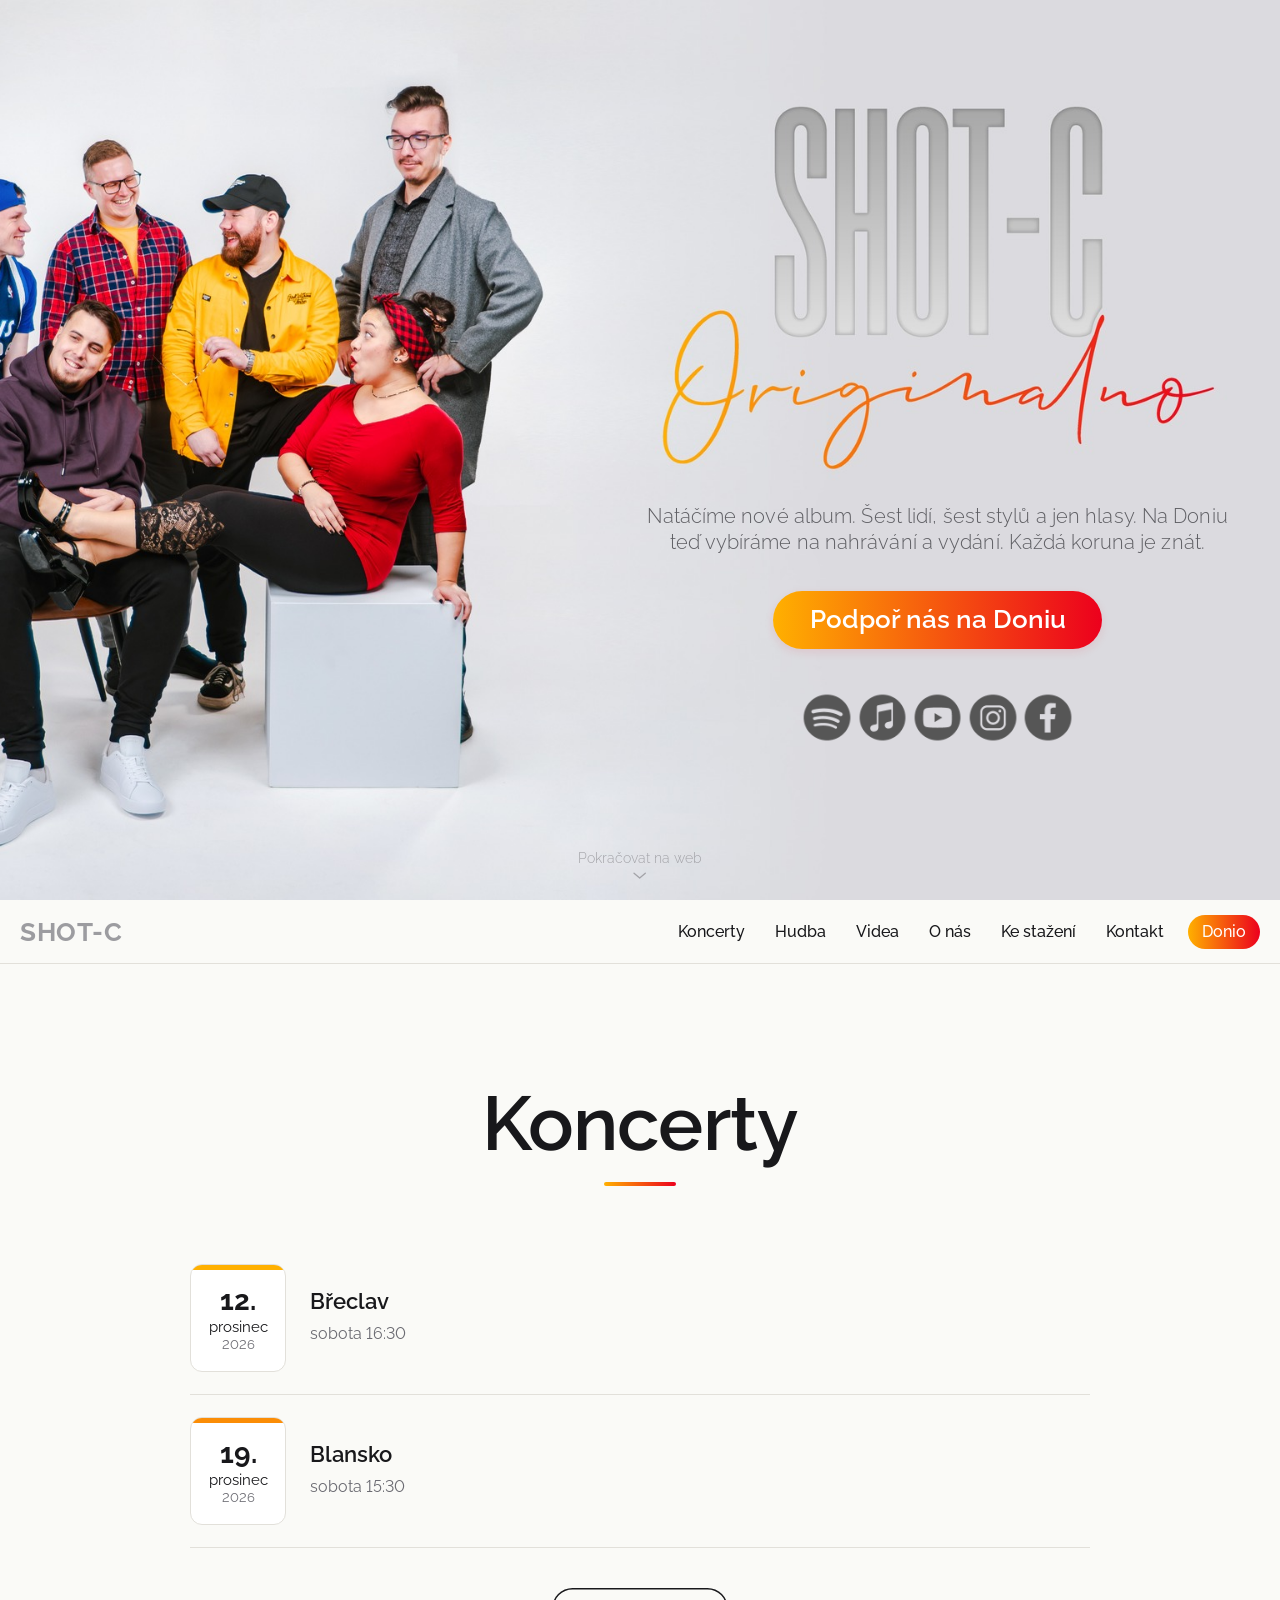
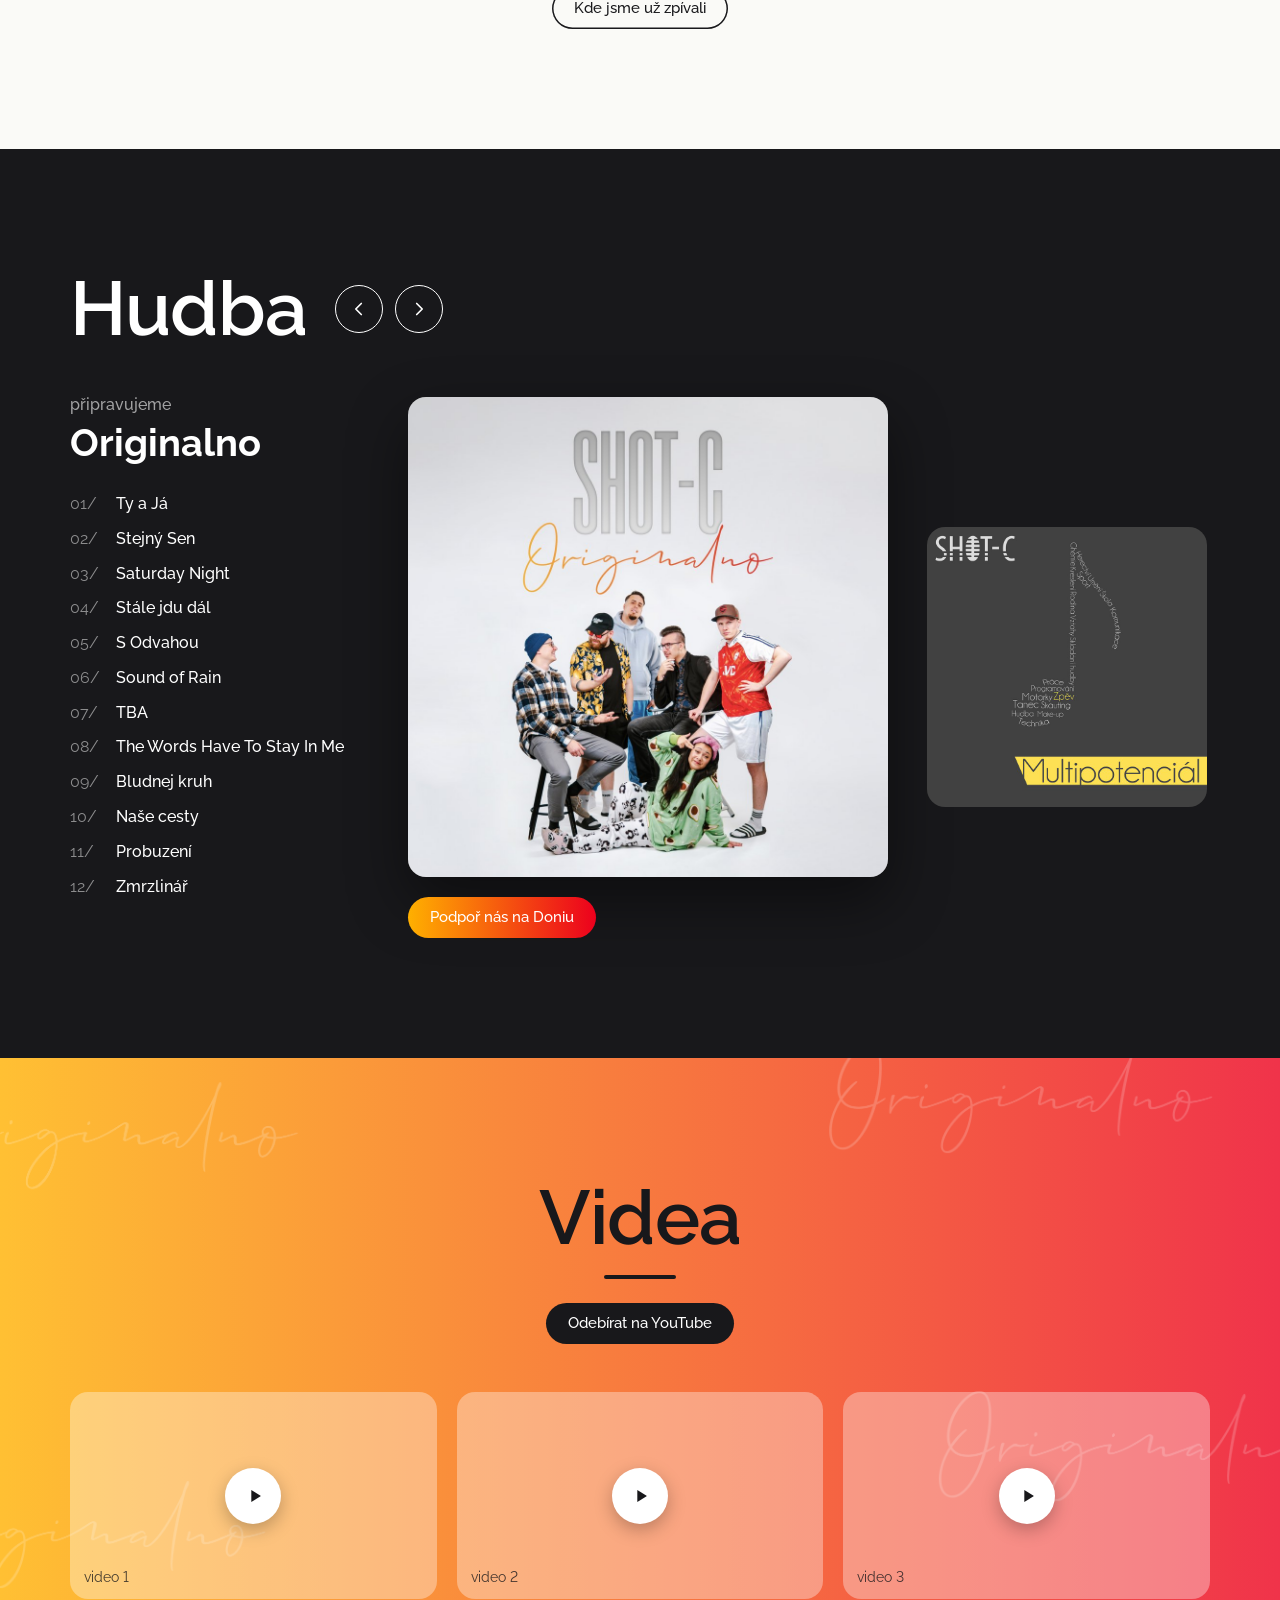
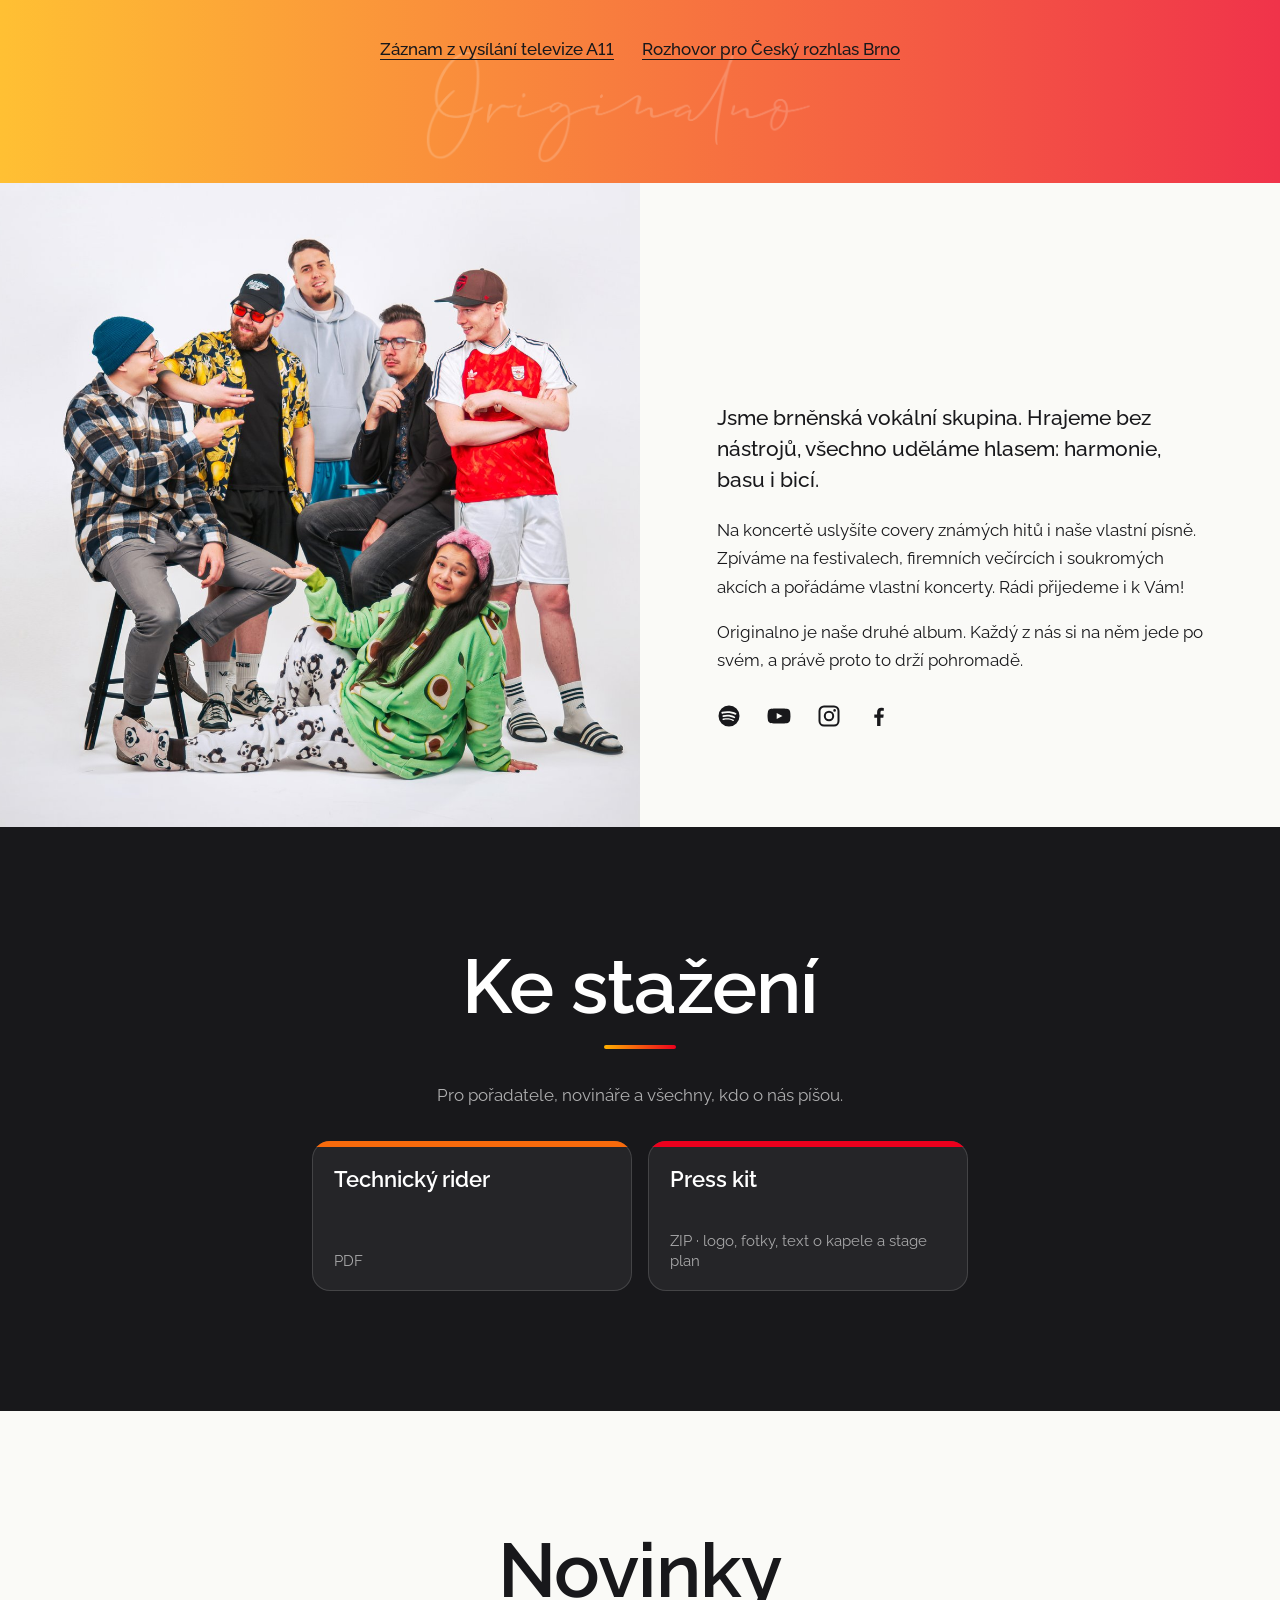
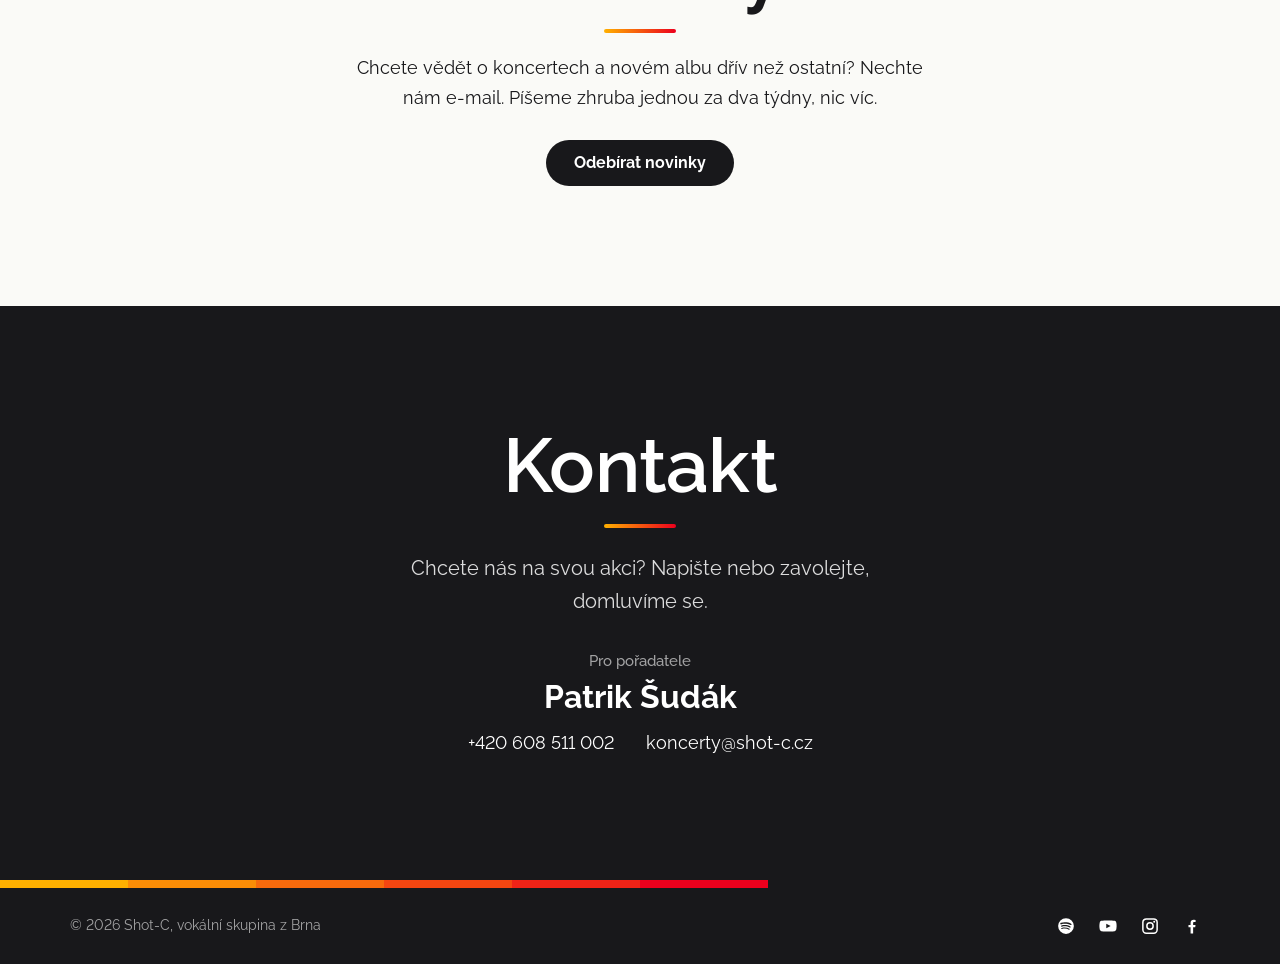
==== commit 882804a0: "Originalno: nové pořadí skladeb podle kapely Co-Authored-By: Claude Opus 5.5 <noreply@anthropic.com>" ====
--- a/index.html
+++ b/index.html
@@ -139,18 +139,18 @@
               <p class="disc__year">připravujeme</p>
               <h3 class="disc__name">Originalno</h3>
               <ol class="tracks">
-                <li><span>01/</span>Sound of Rain</li>
-                <li><span>02/</span>Stále jdu dál</li>
-                <li><span>03/</span>Ty a Já</li>
-                <li><span>04/</span>Saturday Night</li>
-                <li><span>05/</span>Stejný Sen</li>
-                <li><span>06/</span>The Words Have To Stay In Me</li>
-                <li><span>07/</span>Probuzení</li>
-                <li><span>08/</span>S Odvahou</li>
+                <li><span>01/</span>Ty a Já</li>
+                <li><span>02/</span>Stejný Sen</li>
+                <li><span>03/</span>Saturday Night</li>
+                <li><span>04/</span>Stále jdu dál</li>
+                <li><span>05/</span>S Odvahou</li>
+                <li><span>06/</span>Sound of Rain</li>
+                <li><span>07/</span>TBA</li>
+                <li><span>08/</span>The Words Have To Stay In Me</li>
                 <li><span>09/</span>Bludnej kruh</li>
                 <li><span>10/</span>Naše cesty</li>
-                <li><span>11/</span>Zmrzlinář</li>
-                <li><span>12/</span>TBA</li>
+                <li><span>11/</span>Probuzení</li>
+                <li><span>12/</span>Zmrzlinář</li>
               </ol>
             </div>
             <div class="disc__main">
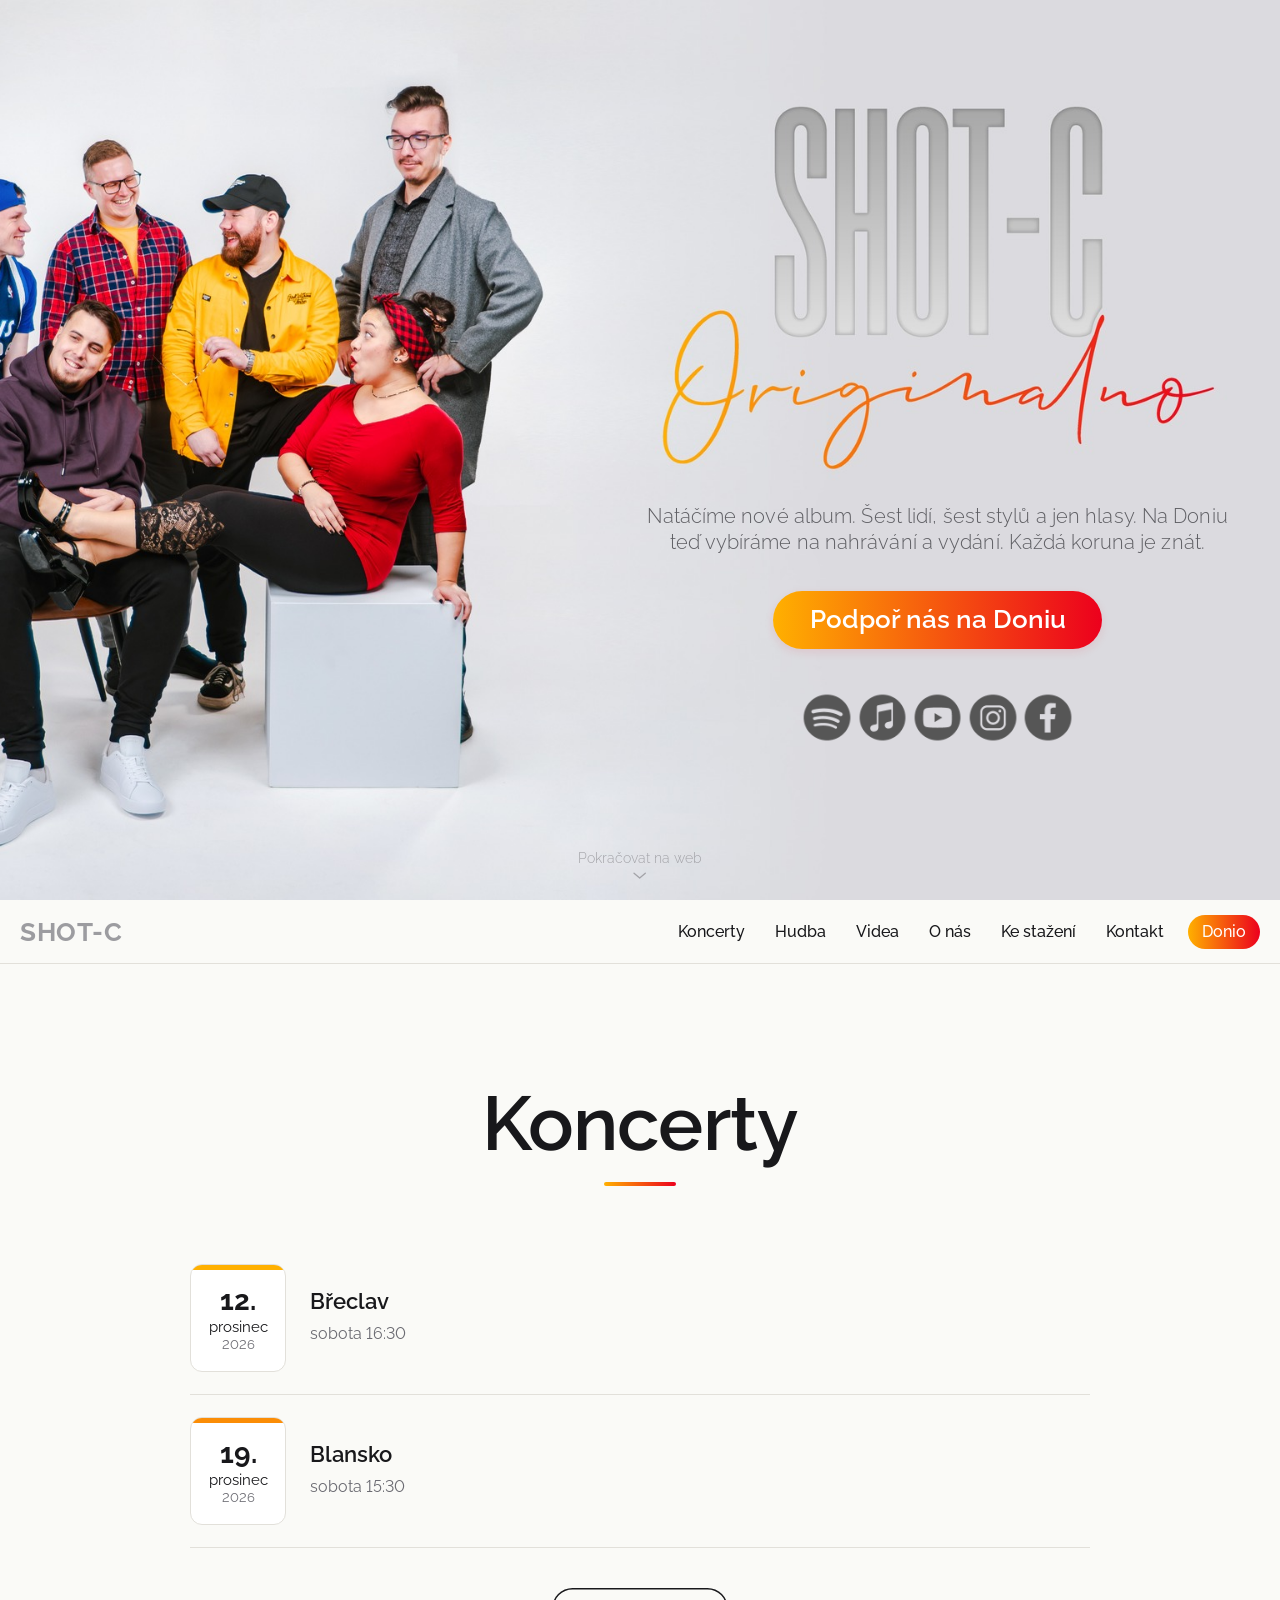
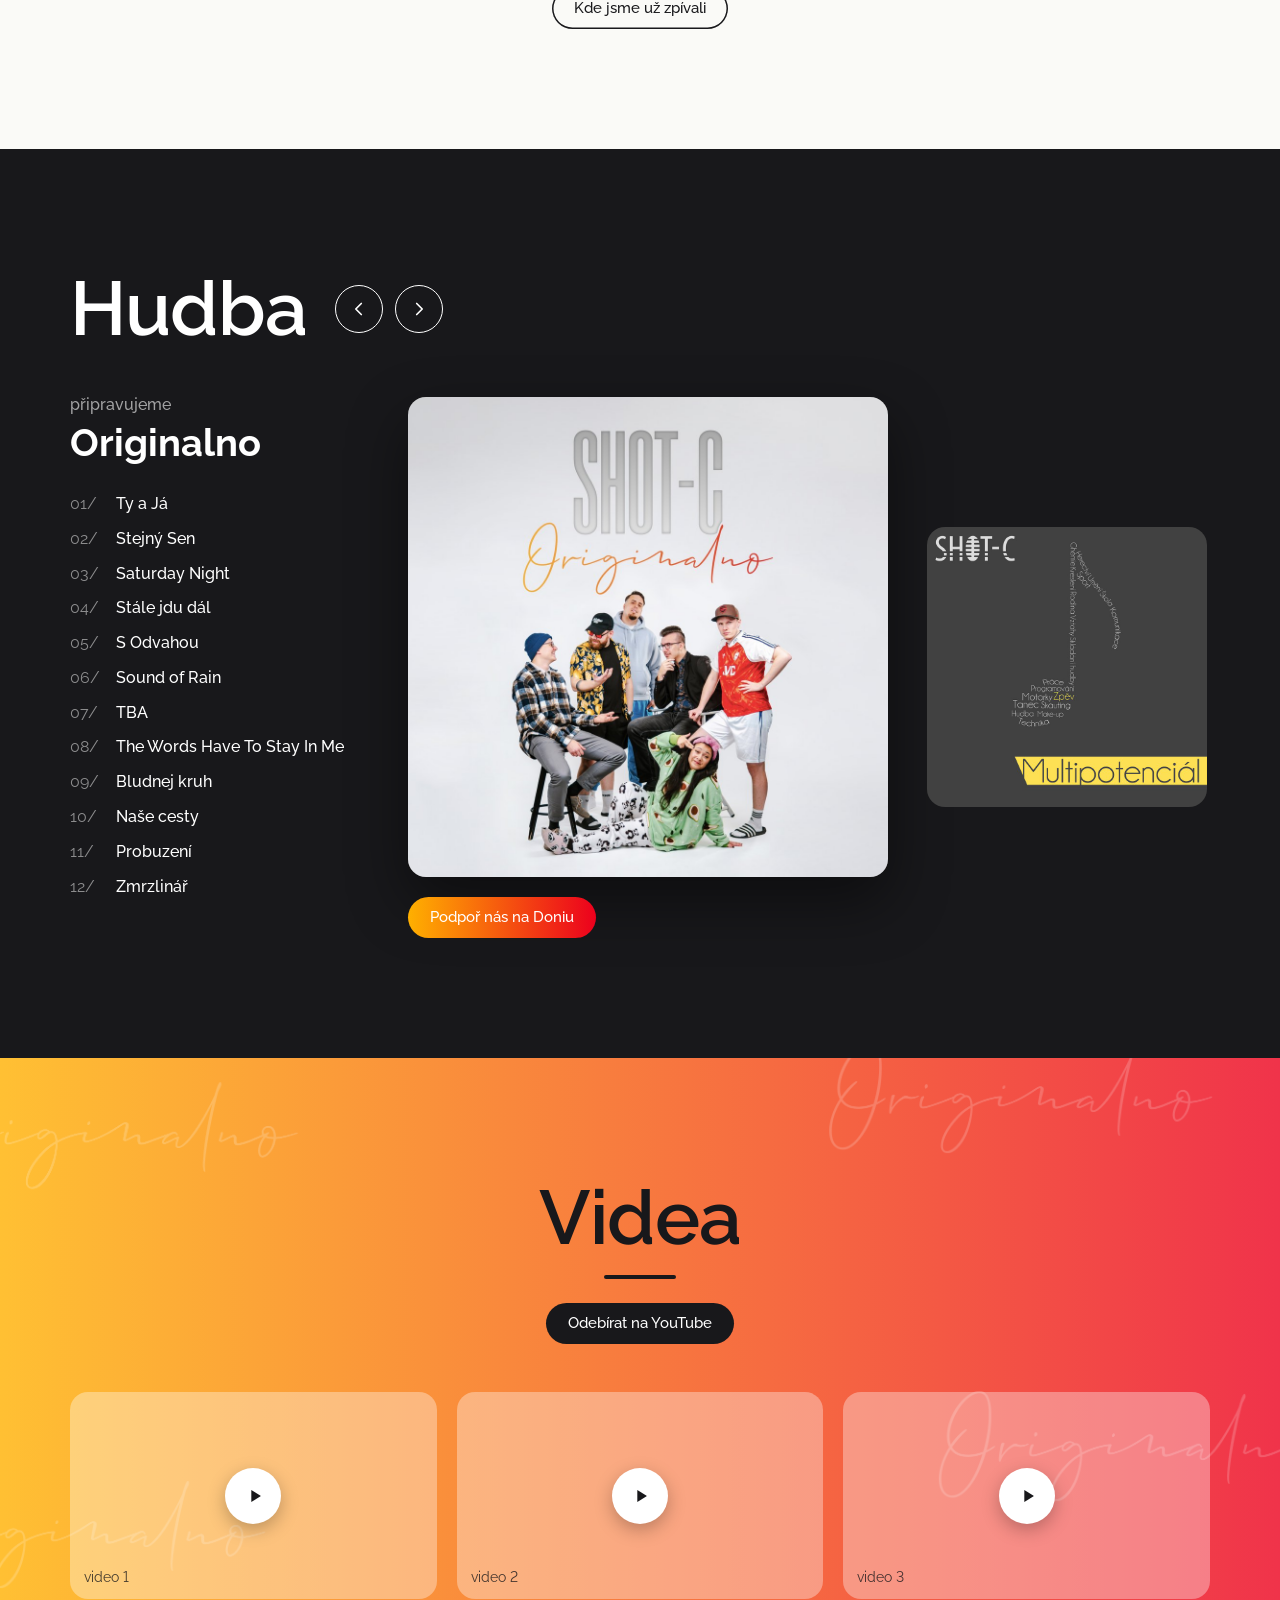
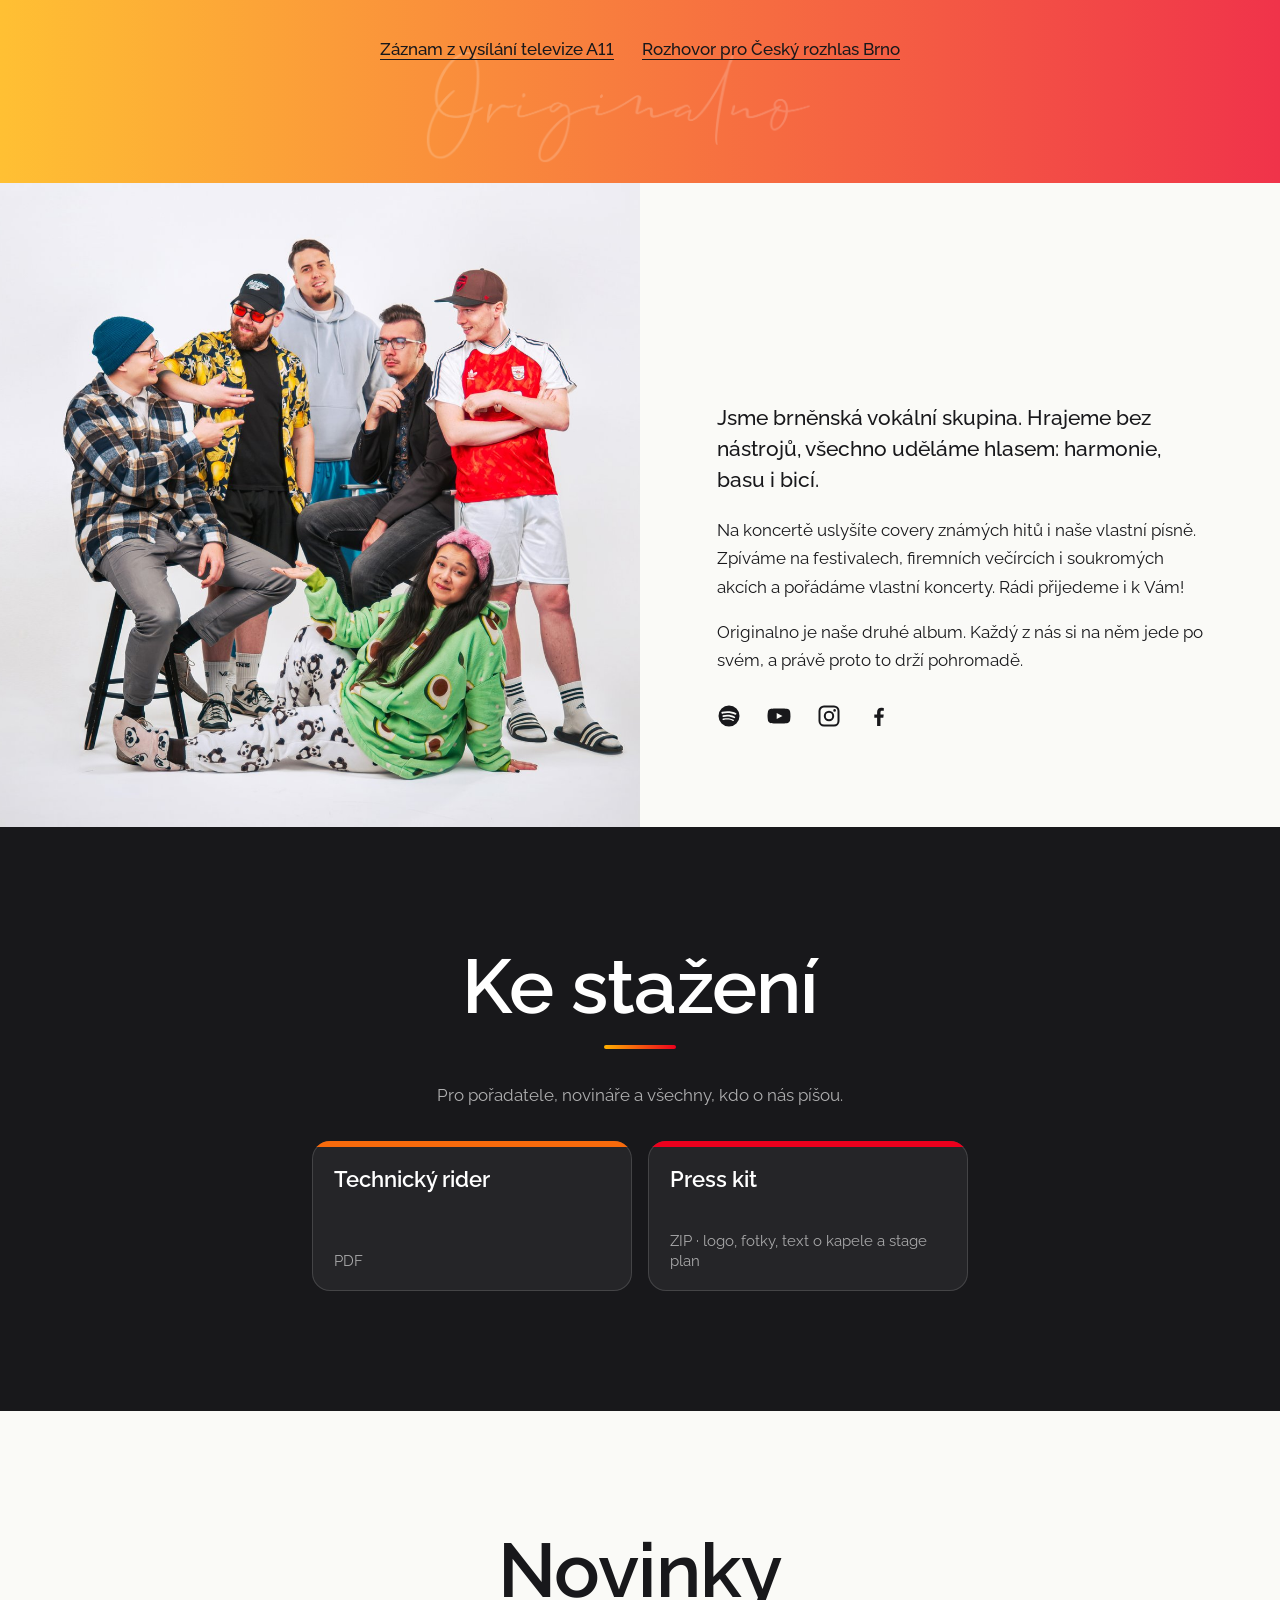
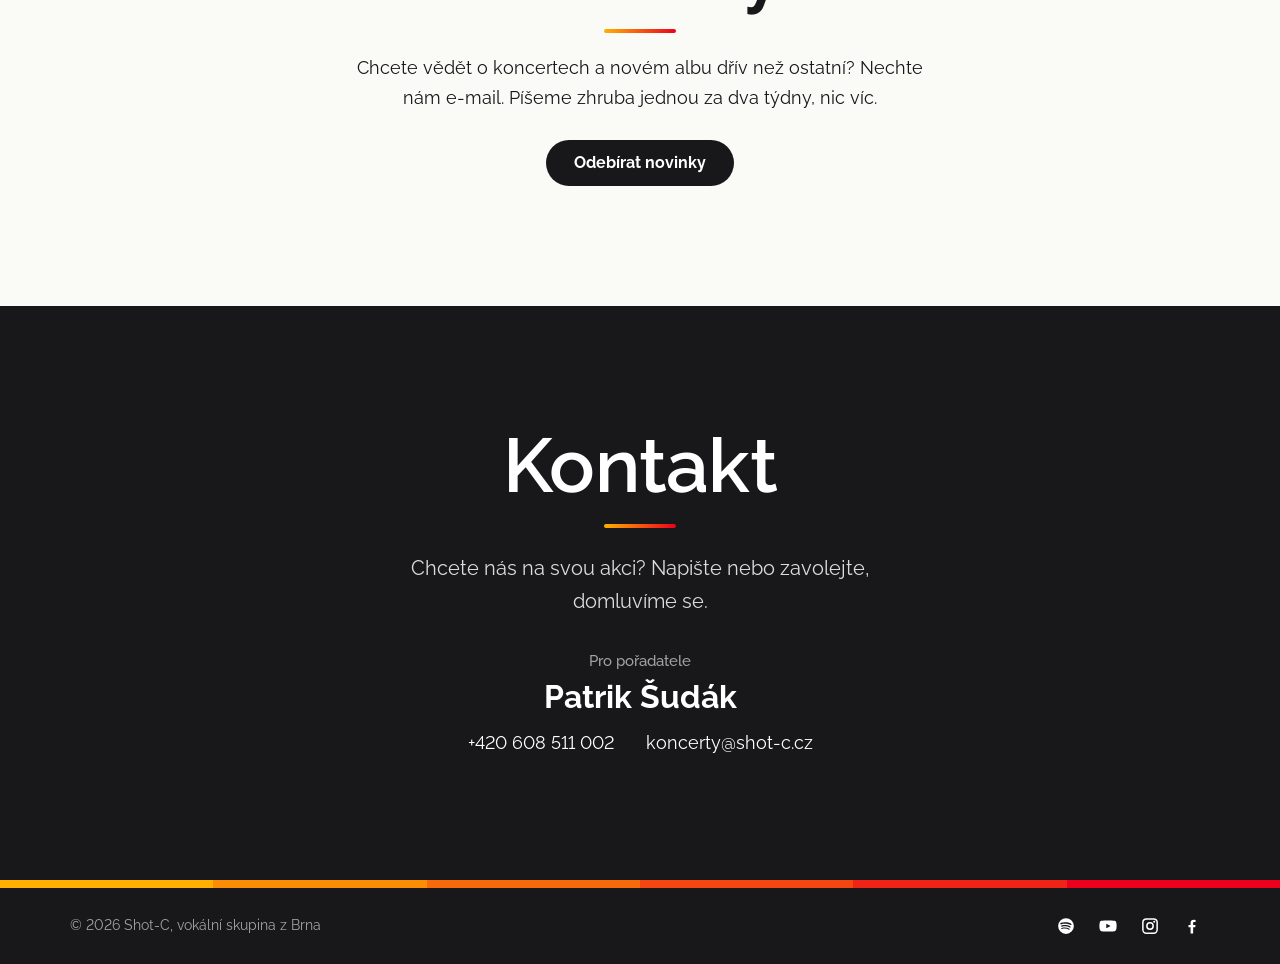
==== commit 24fe4fa8: "Patička: barevný pruh přes celou šířku (6 dílků místo 10) Co-Authored-By: Claude Opus 5.5 <noreply@a" ====
--- a/index.html
+++ b/index.html
@@ -270,7 +270,7 @@
   </main>
 
   <footer class="footer">
-    <div class="stripe" aria-hidden="true"><span></span><span></span><span></span><span></span><span></span><span></span><span></span><span></span><span></span><span></span></div>
+    <div class="stripe" aria-hidden="true"><span></span><span></span><span></span><span></span><span></span><span></span></div>
     <div class="footer__row">
       <p>© <span data-year>2026</span> Shot-C, vokální skupina z&nbsp;Brna</p>
       <ul class="icons icons--small" aria-label="Sledujte nás">
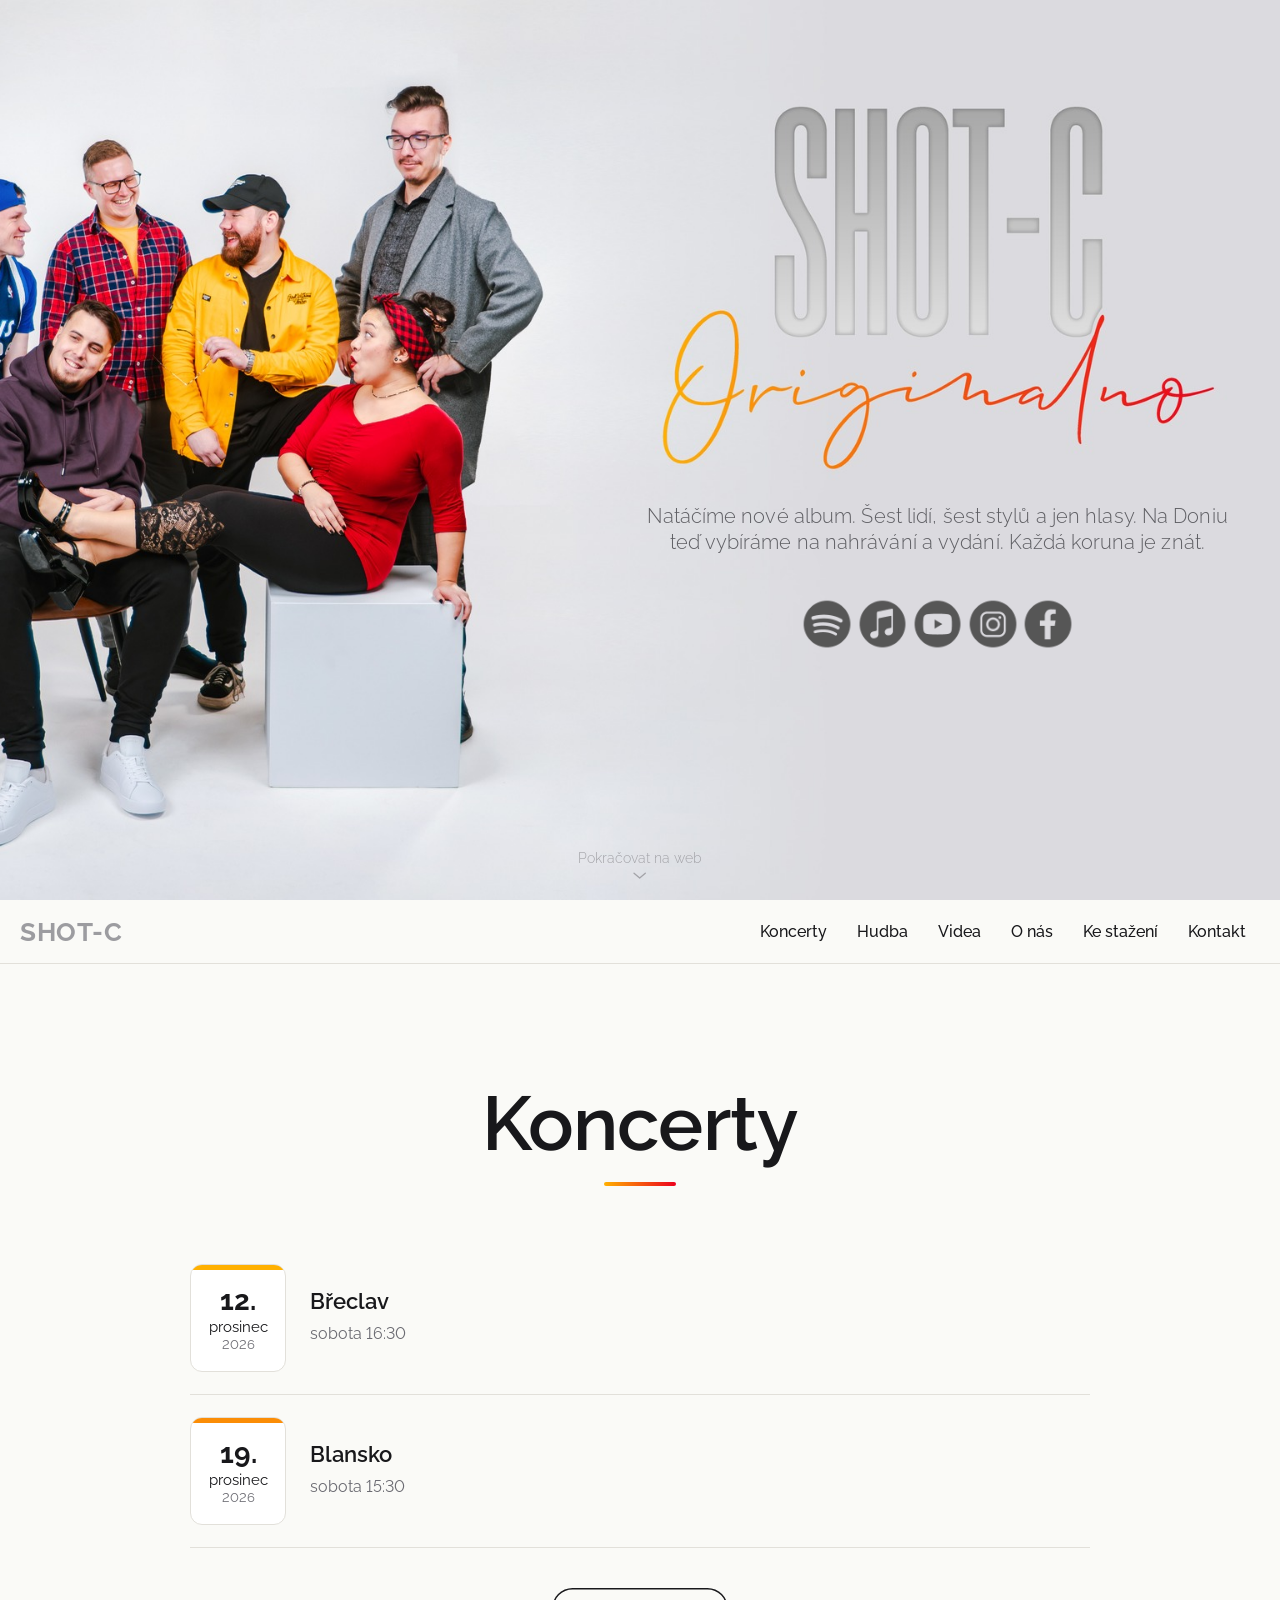
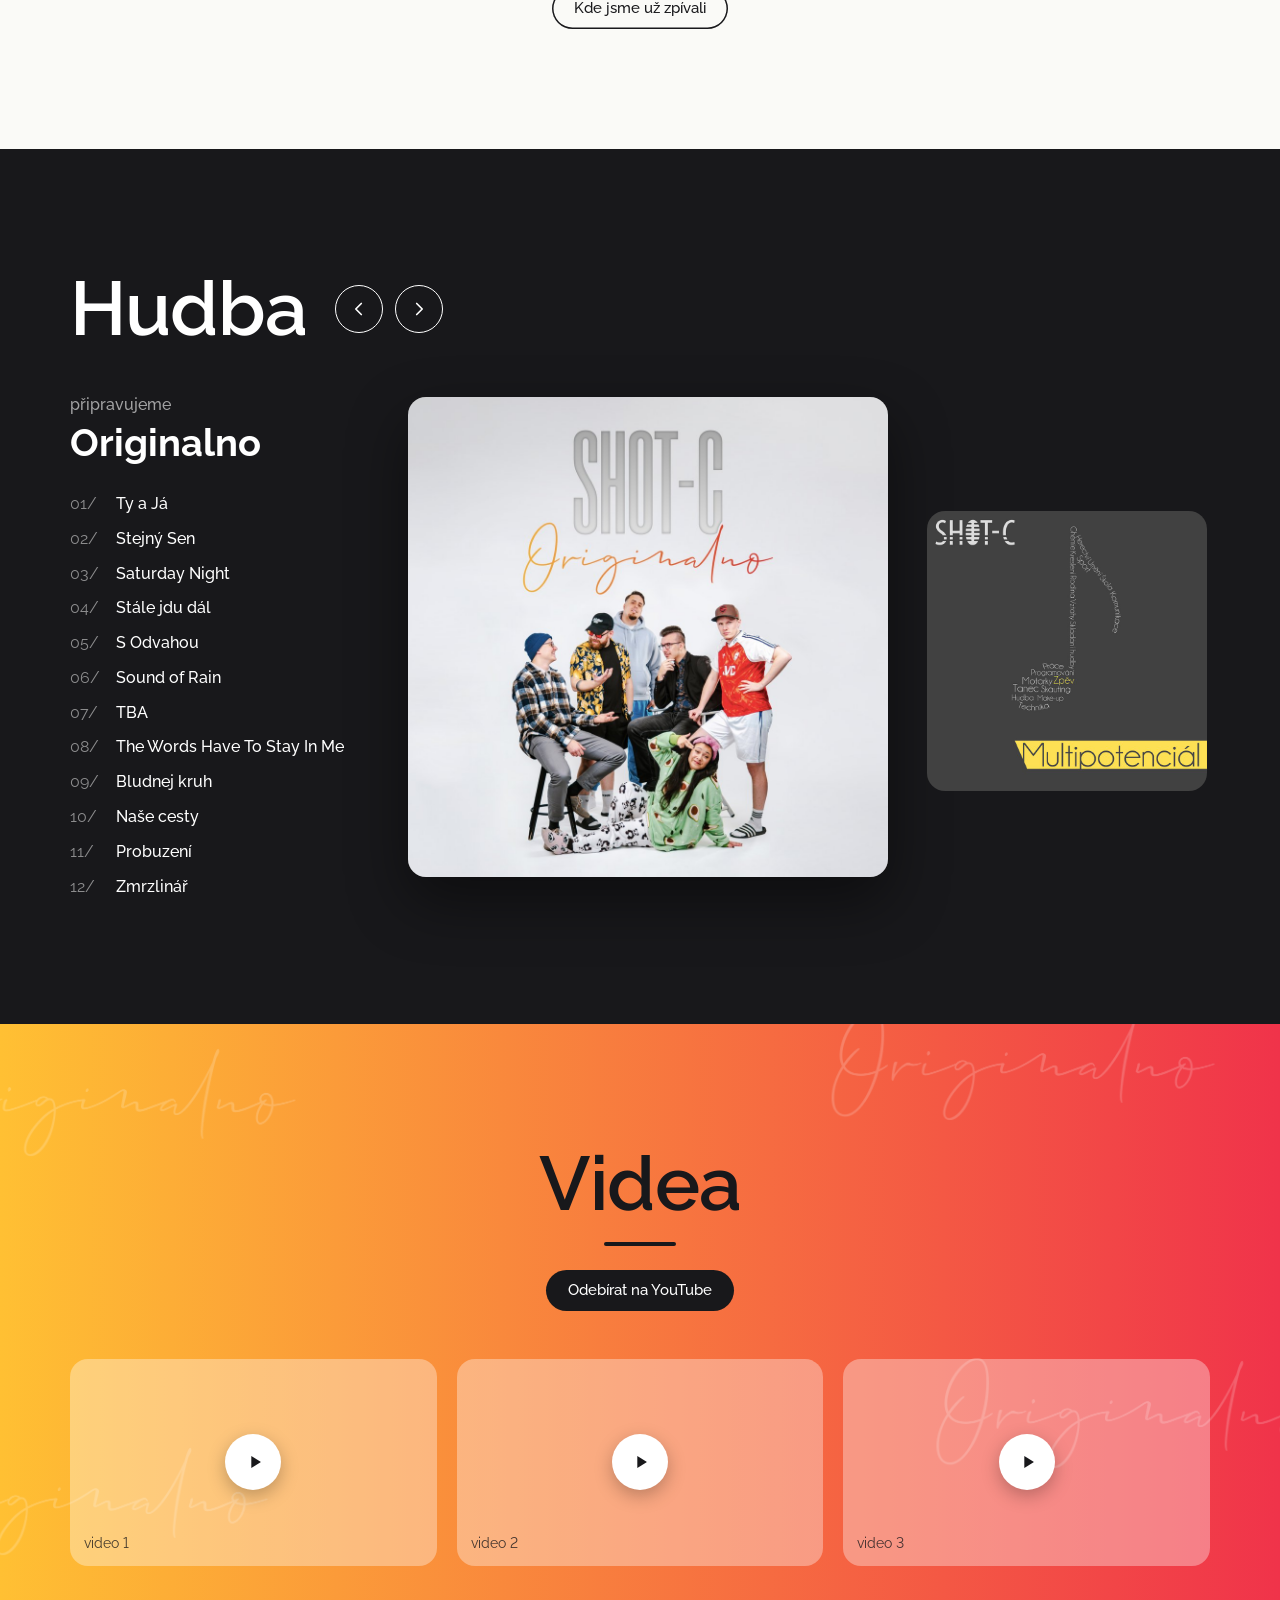
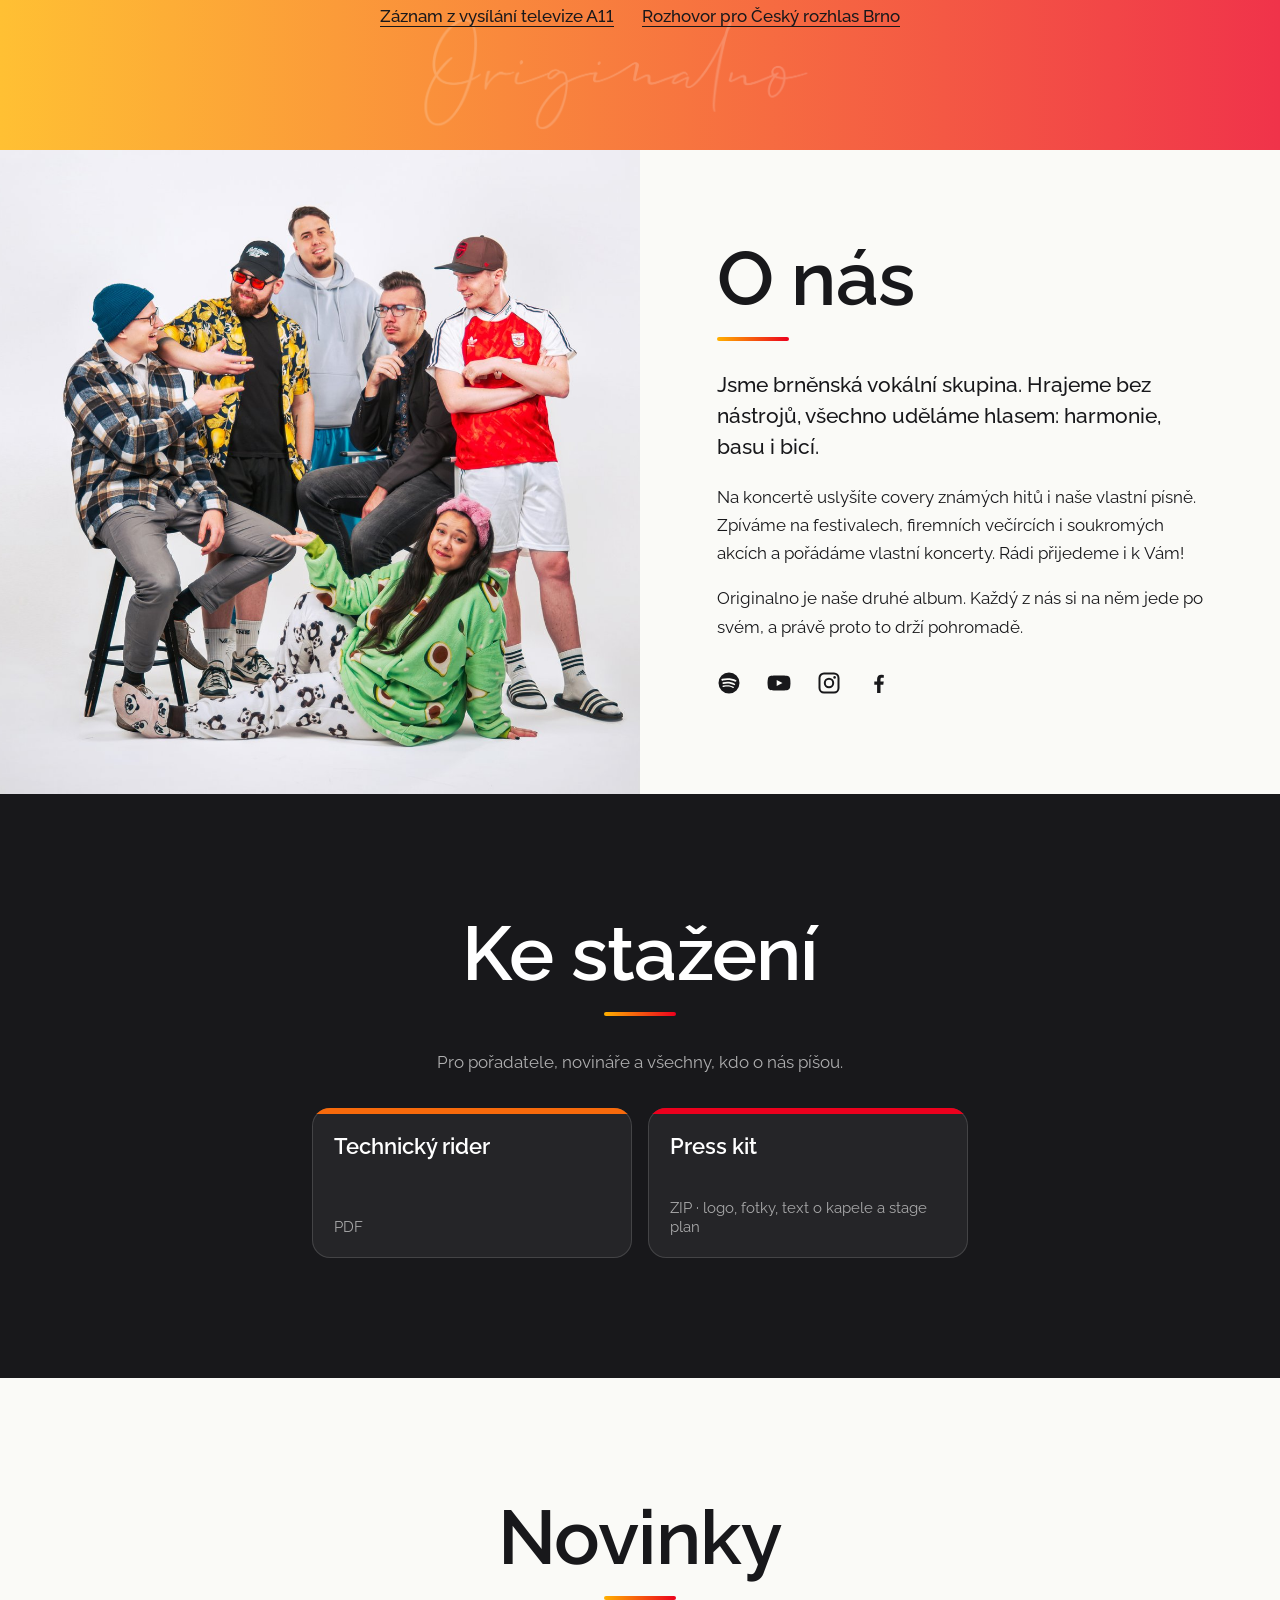
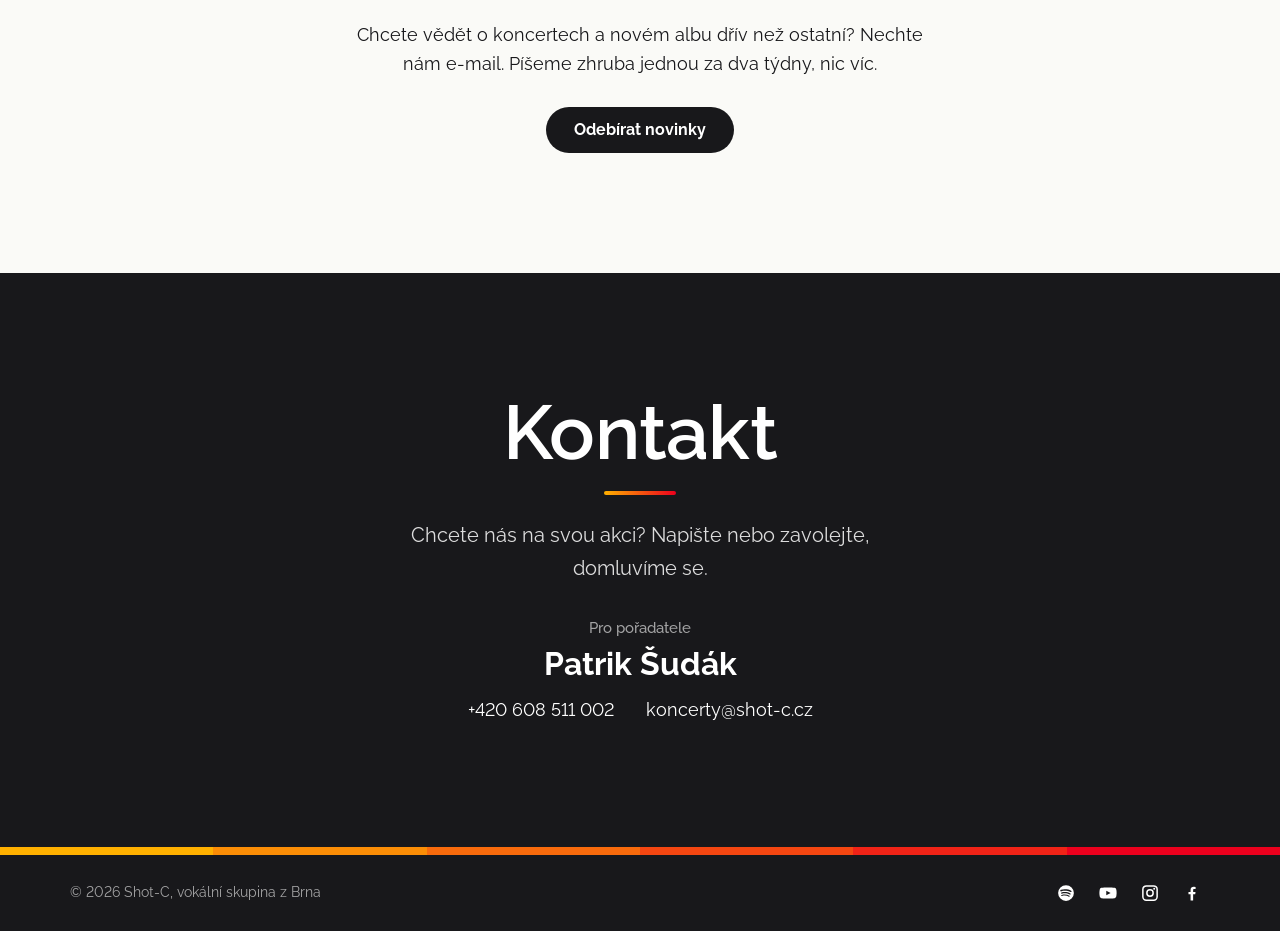
==== commit 7b96e487: "Donio: tlačítka a ukazatel až po zveřejnění sbírky Dokud deploy nestáhne stav sbírky, tlačítka na Do" ====
--- a/index.html
+++ b/index.html
@@ -62,9 +62,9 @@
       <div class="hero__text">
         <p class="hero__lead">Natáčíme nové album. Šest lidí, šest stylů a&nbsp;jen hlasy. Na&nbsp;Doniu teď vybíráme na&nbsp;nahrávání a&nbsp;vydání. Každá koruna je znát.</p>
 
-        <a class="btn btn--donio hero__btn" href="#" data-donio-link>Podpoř nás na Doniu</a>
-
-        <div class="campaign" data-campaign>
+        <a class="btn btn--donio hero__btn" href="#" data-donio-link hidden>Podpoř nás na Doniu</a>
+
+        <div class="campaign" data-campaign hidden>
           <div class="campaign__bar" role="progressbar" aria-label="Vybráno na Doniu" aria-valuemin="0" aria-valuemax="100" aria-valuenow="0">
             <span class="campaign__fill"></span>
           </div>
@@ -102,7 +102,7 @@
       <li><a href="#o-nas">O&nbsp;nás</a></li>
       <li><a href="#ke-stazeni">Ke stažení</a></li>
       <li><a href="#kontakt">Kontakt</a></li>
-      <li><a class="nav__donio" href="#" data-donio-link>Donio</a></li>
+      <li hidden><a class="nav__donio" href="#" data-donio-link>Donio</a></li>
     </ul>
   </nav>
 
@@ -156,7 +156,7 @@
             <div class="disc__main">
               <div class="disc__cover disc__cover--img"><img src="assets/img/originalno.jpg" alt="Obal alba Originalno" width="1000" height="1000" loading="lazy"></div>
               <div class="disc__btns">
-                <a class="btn btn--donio btn--sq" href="#" data-donio-link>Podpoř nás na Doniu</a>
+                <a class="btn btn--donio btn--sq" href="#" data-donio-link hidden>Podpoř nás na Doniu</a>
               </div>
             </div>
             <div class="disc__next disc__cover--img" aria-hidden="true"><img src="assets/img/multipotencial.jpg" alt="" width="800" height="800" loading="lazy"></div>
--- a/assets/css/style.css
+++ b/assets/css/style.css
@@ -54,6 +54,7 @@
 ul, ol { list-style: none; margin: 0; padding: 0; }
 button { font: inherit; color: inherit; }
 
+[hidden] { display: none !important; }
 .visually-hidden { position: absolute; width: 1px; height: 1px; overflow: hidden; clip: rect(0 0 0 0); white-space: nowrap; }
 .skip { position: absolute; left: -999px; top: 8px; background: var(--ink); color: #fff; padding: 8px 14px; z-index: 100; }
 .skip:focus { left: 8px; }
